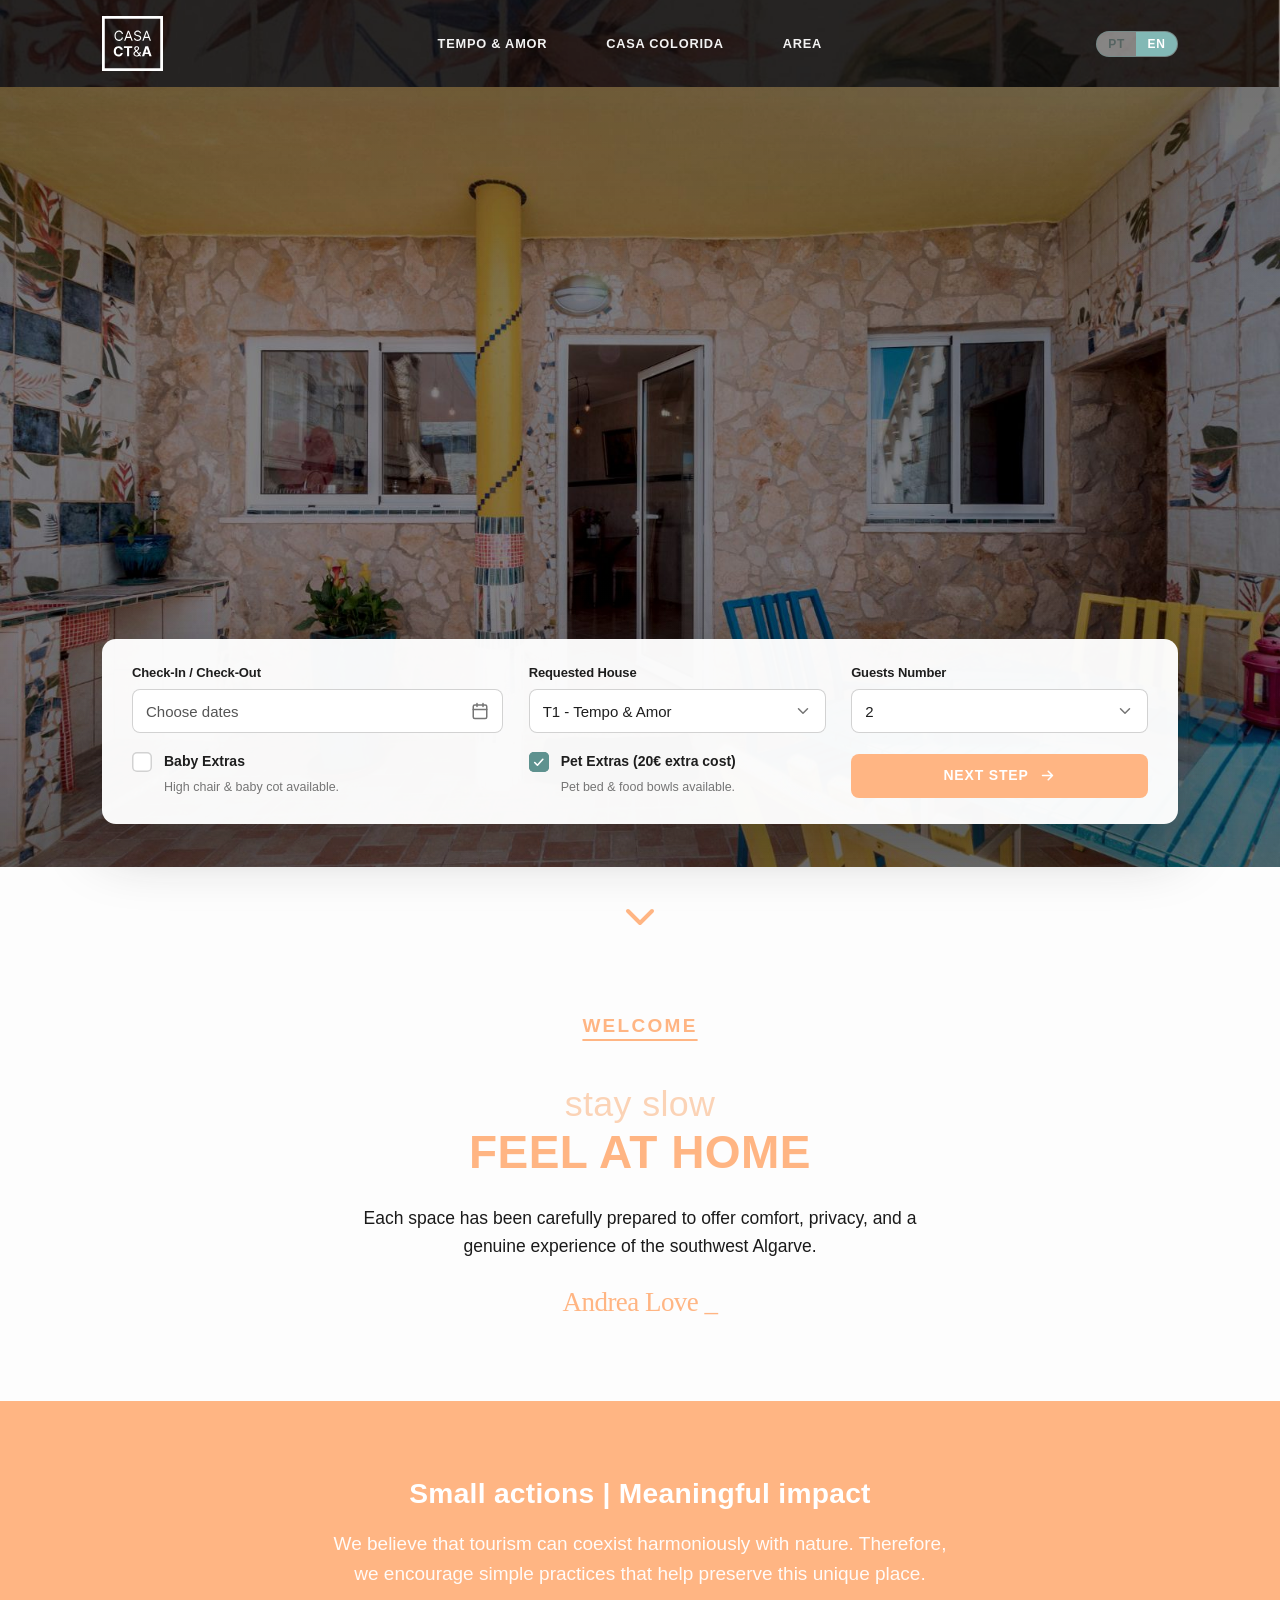
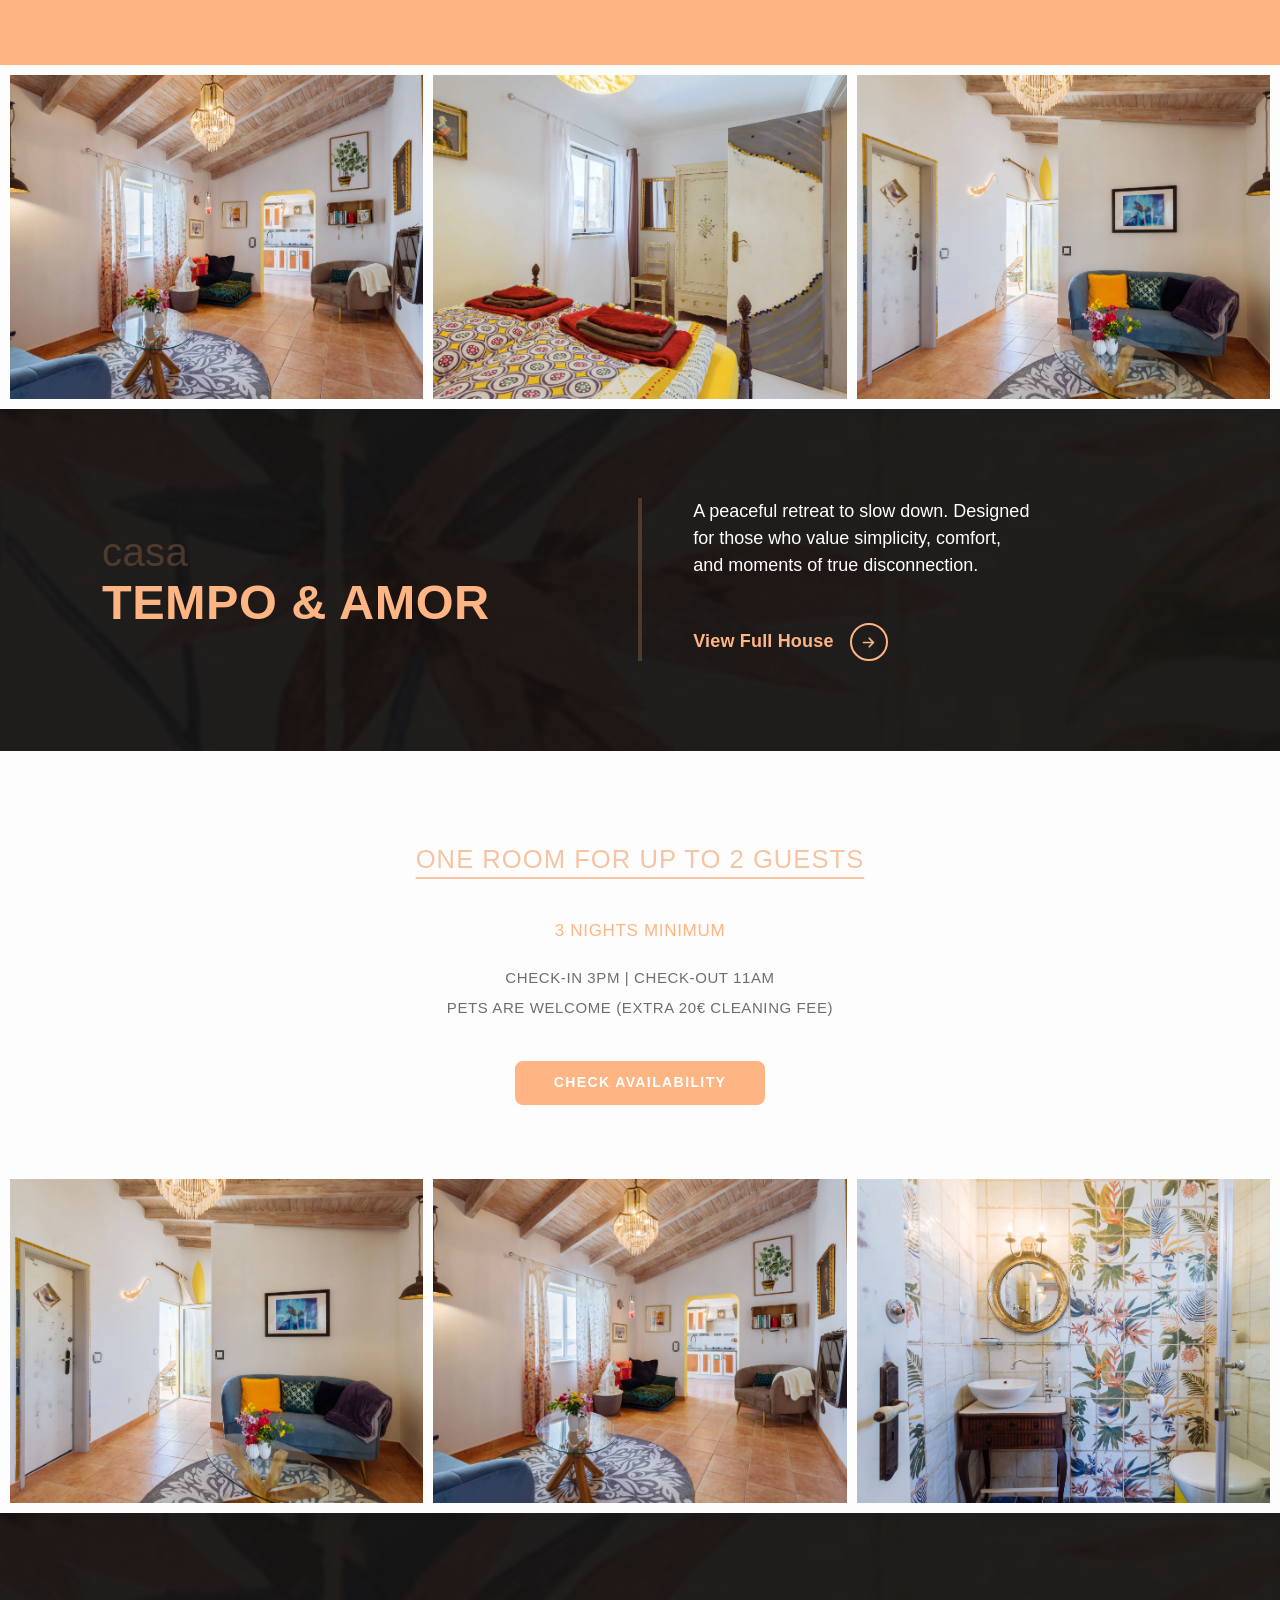
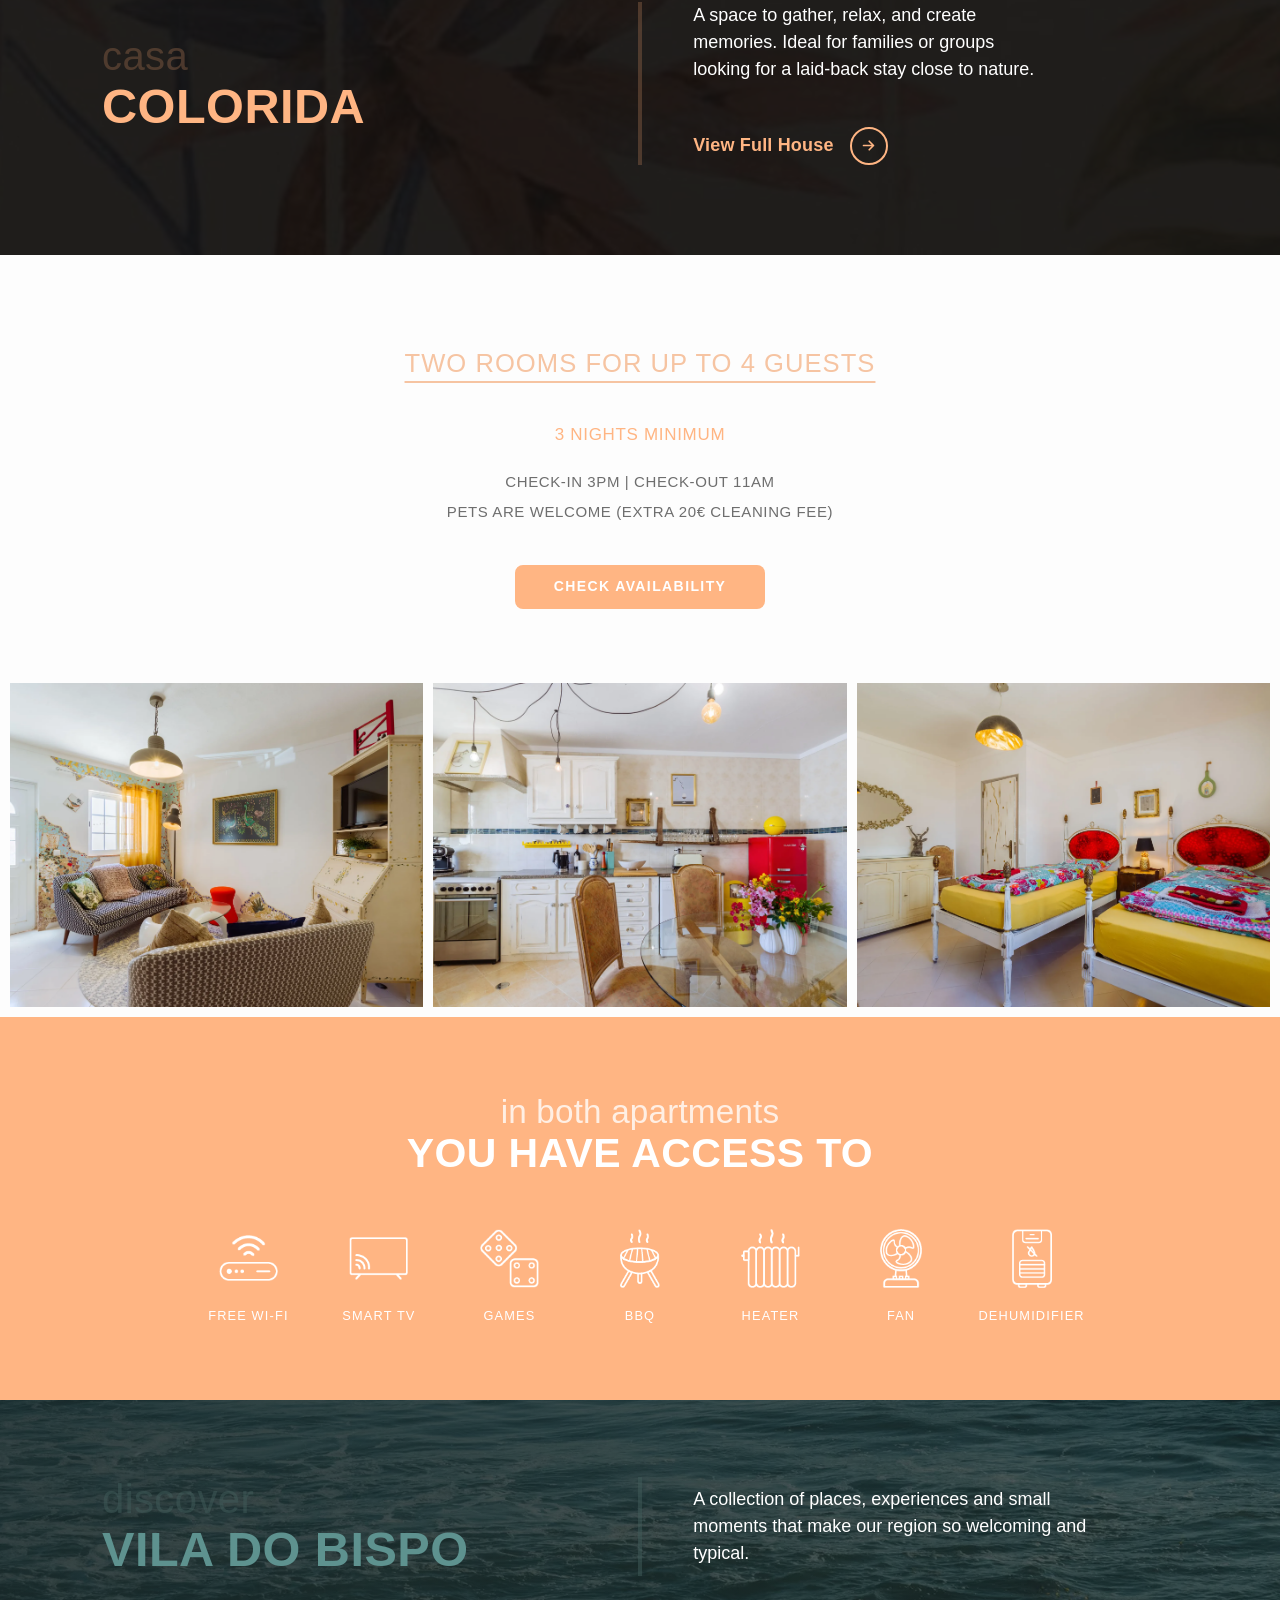
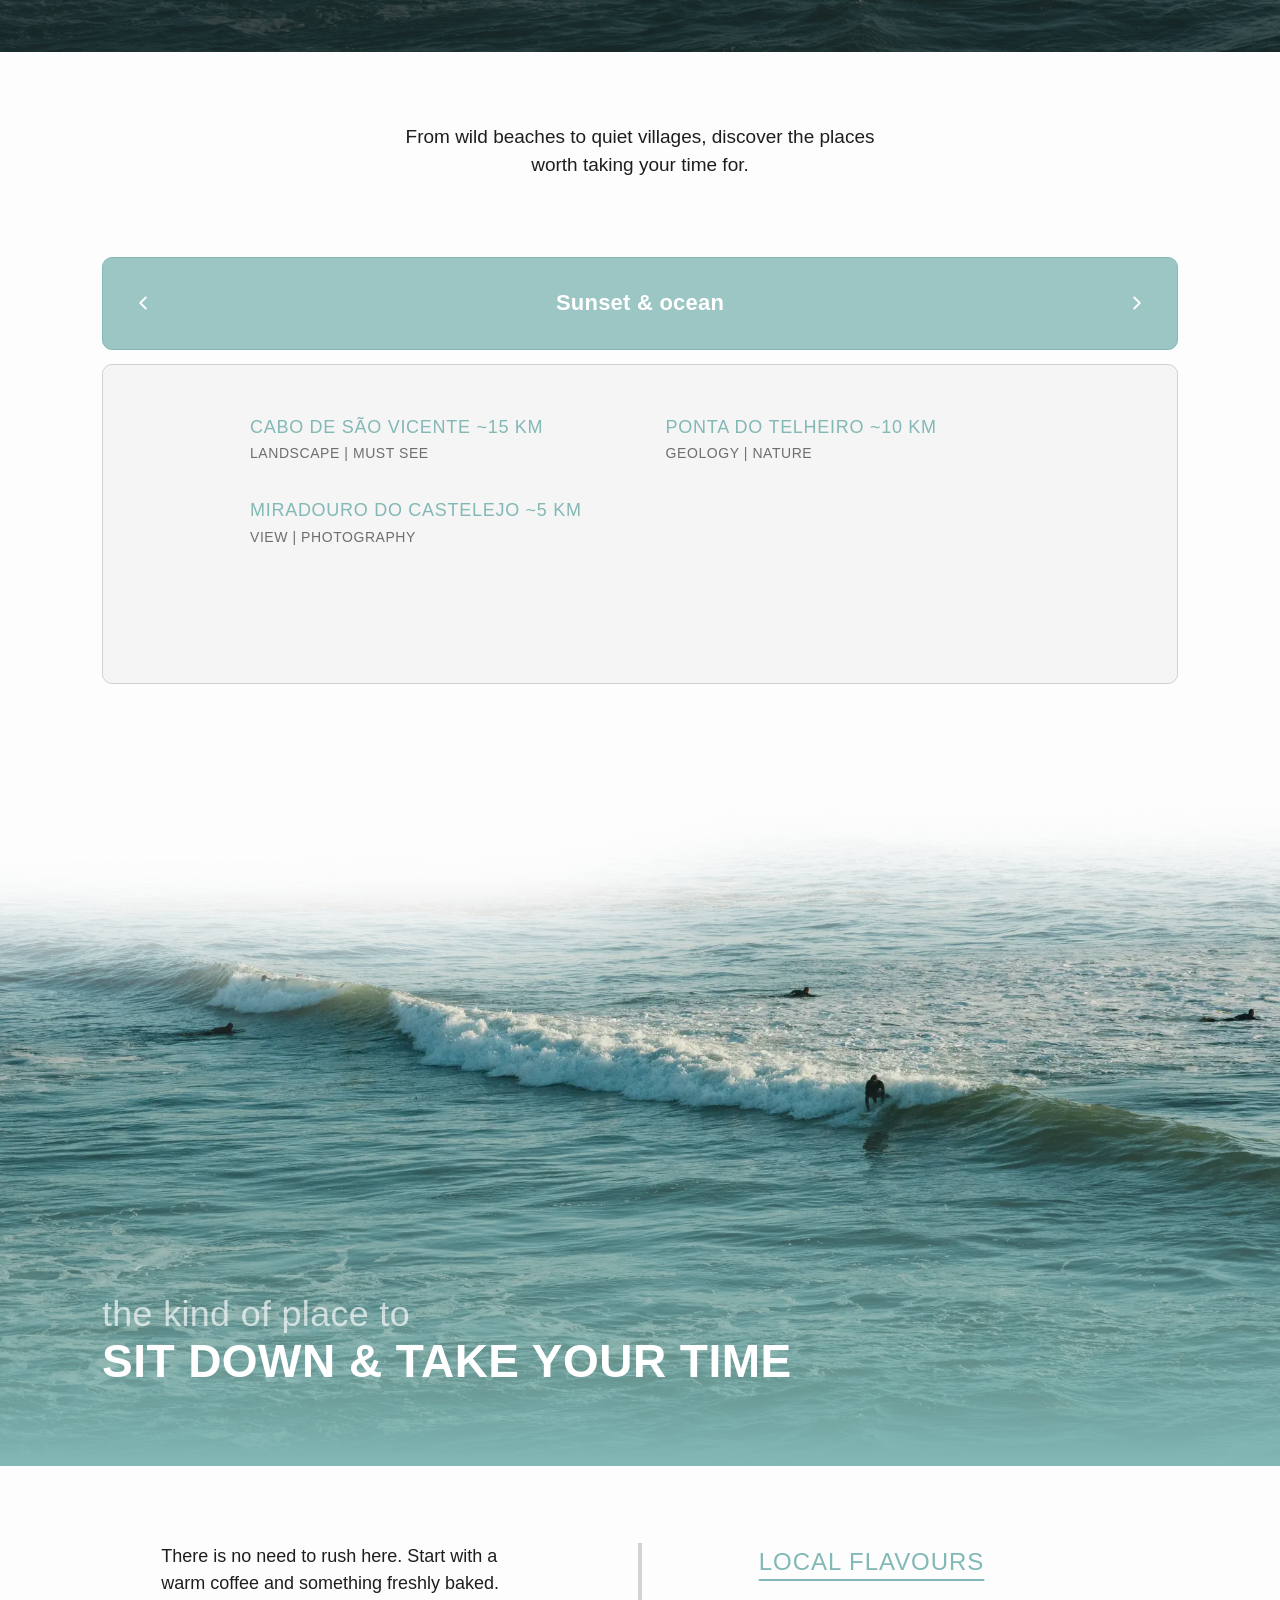
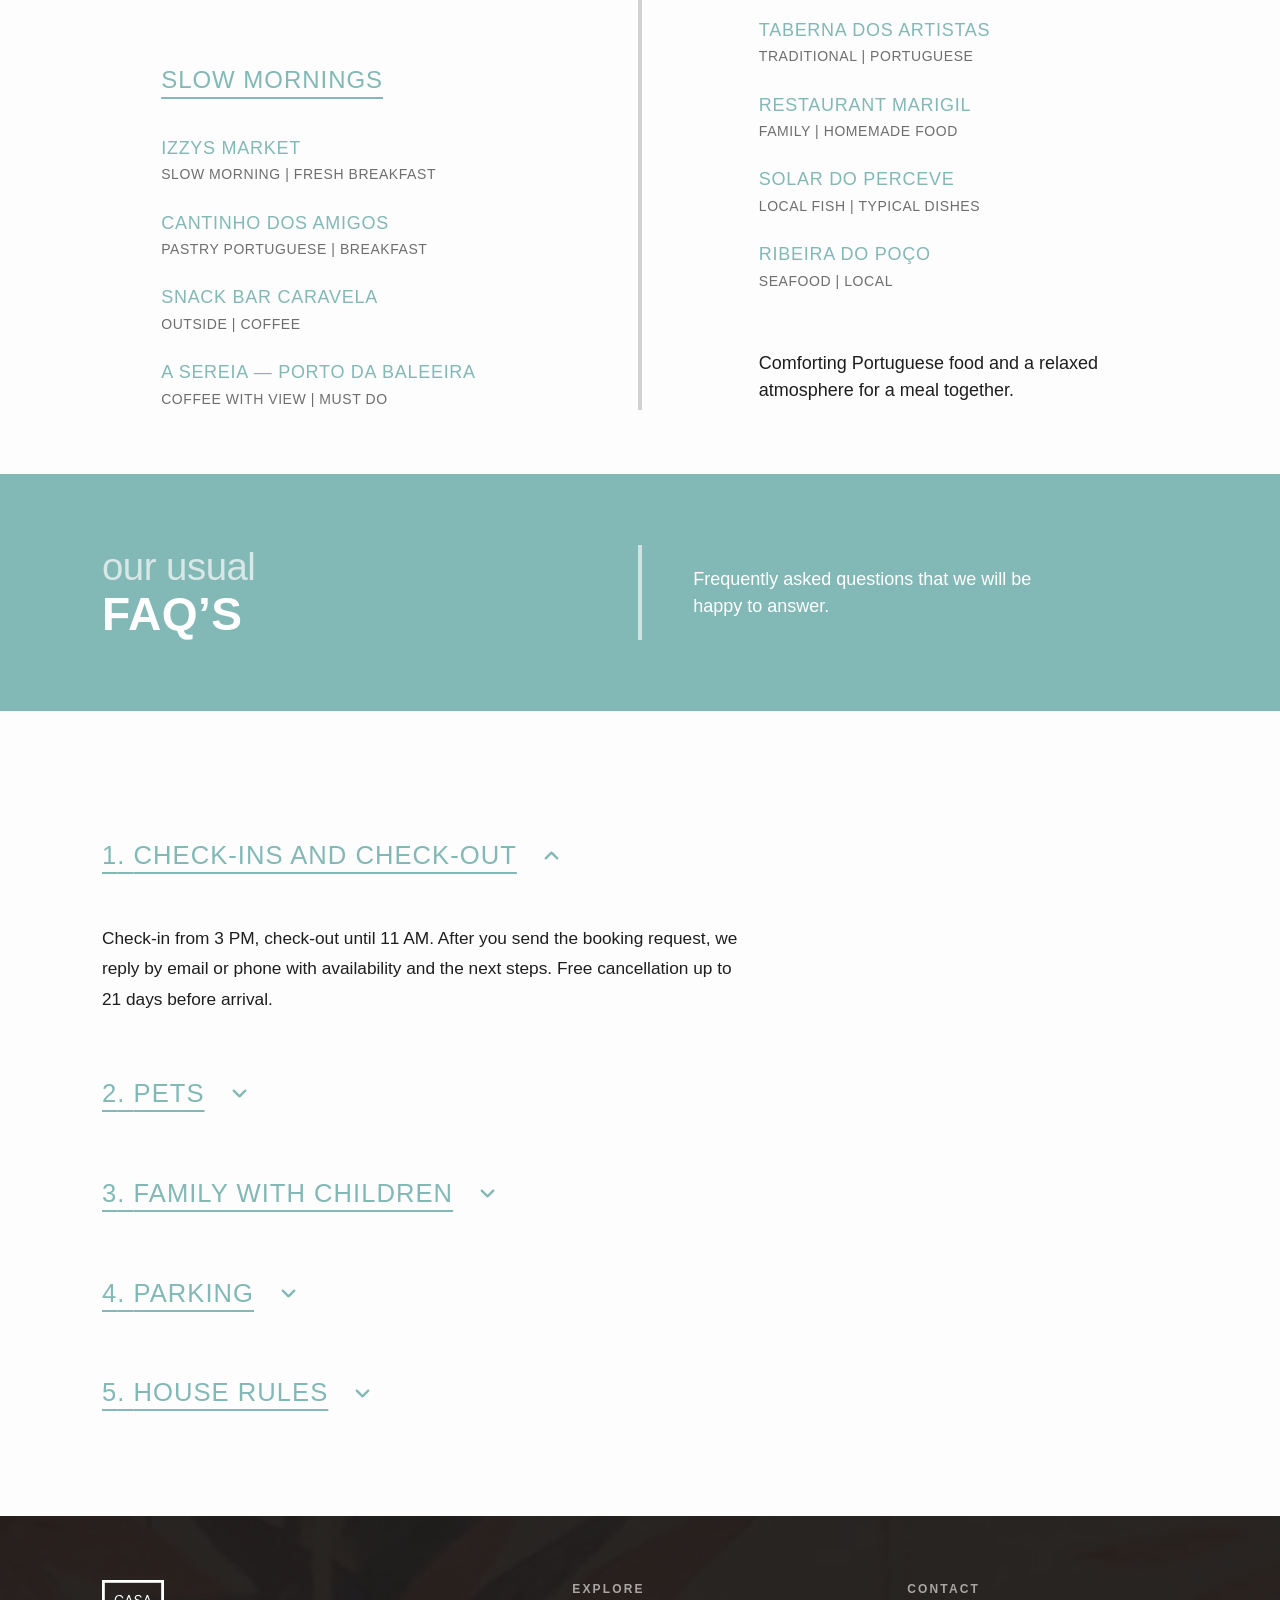
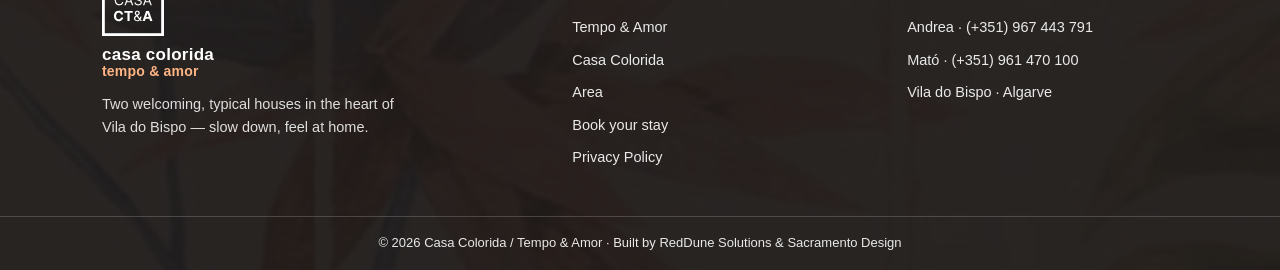
==== index.html @ 7c751907 "feat: icones do Figma, tarifas da Colorida e acertos de estilo Icones: - os 21 icones em uso passam " ====
<!DOCTYPE html>
<html lang="pt">
<head>
<meta charset="UTF-8" />
<meta name="viewport" content="width=device-width, initial-scale=1.0" />
<meta http-equiv="Content-Security-Policy" content="default-src 'self'; script-src 'self' 'unsafe-inline'; style-src 'self' 'unsafe-inline' https://fonts.googleapis.com; font-src 'self' https://fonts.gstatic.com; img-src 'self' data:; connect-src 'self'; form-action 'self'; base-uri 'self'; object-src 'none'; frame-ancestors 'none'" />
<meta name="referrer" content="strict-origin-when-cross-origin" />
<title data-i18n="page.title.index">Casa Colorida &amp; Tempo &amp; Amor · Casas de férias em Vila do Bispo, Algarve</title>
<script src="i18n.js?v=20260818b" defer></script>
<meta name="description" content="Duas casas de férias acolhedoras e típicas no coração de Vila do Bispo, Algarve, junto à Costa Vicentina. Abrande, sinta-se em casa." />
<link rel="canonical" href="https://reddune-solutions.github.io/casaColorida_tempoAmor/" />
<link rel="icon" type="image/svg+xml" href="assets/favicon.svg?v=3" />
<link rel="icon" type="image/png" sizes="32x32" href="assets/favicon-32.png?v=3" />
<link rel="icon" href="favicon.ico?v=3" sizes="48x48" />
<link rel="apple-touch-icon" href="assets/apple-touch-icon.png?v=3" />
<meta name="theme-color" content="#82B8B5" />
<meta property="og:type" content="website" />
<meta property="og:url" content="https://reddune-solutions.github.io/casaColorida_tempoAmor/" />
<meta property="og:title" content="Casa Colorida &amp; Tempo &amp; Amor · Casas de férias em Vila do Bispo, Algarve" />
<meta property="og:description" content="Duas casas de férias acolhedoras e típicas no coração de Vila do Bispo, Algarve, junto à Costa Vicentina. Abrande, sinta-se em casa." />
<meta property="og:image" content="https://reddune-solutions.github.io/casaColorida_tempoAmor/assets/fig/photo-b.jpg" />
<meta name="twitter:card" content="summary_large_image" />
<link rel="preload" as="image" href="assets/fig/hero.webp?v=20260818b" fetchpriority="high" />
<link rel="preconnect" href="https://fonts.googleapis.com" />
<link rel="preconnect" href="https://fonts.gstatic.com" crossorigin />
<link href="https://fonts.googleapis.com/css2?family=Inter:wght@300;400;500;600;700&family=Bad+Script&display=swap" rel="stylesheet" />
<link rel="stylesheet" href="styles.css?v=20260818b" />
<style>
/* ============================================================
   HOME — redesign fiel ao novo mockup do Figma (Sacra Design)
   Hero c/ widget em baixo · Welcome assinado · bandas de amenities
   · casas c/ trio de fotos · form "Pedido" · discover mosaico · FAQ
   ============================================================ */

/* mesma goteira do header (.bar-inner) e do hero (.hero-wrap): assim o texto
   de todas as secções alinha com o logótipo e o menu em qualquer largura */
.page { max-width: 1196px; margin-inline: auto; padding-inline: var(--gut); }

:root {
  --sage-band: #C5DEDC; --step: #C3D8CF; --ico-teal: #6FADA8; --ico-or: #F9A971;
  /* goteira lateral única: header, hero e todas as secções alinham por ela */
  --gut: clamp(20px, 5vw, 60px);
}

/* botão pêssego — o mesmo `--peach` das bandas (.band-peach / .access) e dos
   botões das páginas das casas (.btn-send) */
.btn-book {
  display: inline-flex; align-items: center; justify-content: center;
  background: var(--peach); color: #fff; border: 0; cursor: pointer;
  border-radius: 8px; padding: 0 clamp(28px,3vw,48px); height: 44px;
  font: inherit; font-size: 14px; font-weight: 700; letter-spacing: .1em; text-transform: uppercase;
  white-space: nowrap; transition: background .2s ease, transform .2s ease;
}
.btn-book:hover { background: #F79E63; transform: translateY(-1px); }
.btn-book.full { width: 100%; }
/* setinha a seguir ao texto: desliza para a direita no hover/foco */
.btn-book { gap: 10px; }
.btn-arrow { width: 17px; height: 17px; flex: none; transition: transform .25s ease; }
.btn-book:hover .btn-arrow,
.btn-book:focus-visible .btn-arrow { transform: translateX(4px); }
@media (prefers-reduced-motion: reduce) { .btn-arrow { transition: none; } }

/* ================= HEADER com o mural por fundo =================
   O mural (`mural.jpg`, 1440×172 — a mesma faixa da banda das casas) é o fundo
   FIXO do header, em todos os estados: já não é transparente por cima do hero.
   Por isso o corpo abre com `padding-top: var(--bar-h)` e o hero começa
   exatamente onde o header acaba, em vez de passar por baixo dele. */
body { padding-top: var(--bar-h); }
.bar {
  position: fixed; top: 0; left: 0; right: 0; z-index: 60;
  background: #1b1a19 url("assets/fig/mural.jpg") center / cover no-repeat;
  color: #fff;
}
/* scrim leve por cima do mural: a fotografia já vem escura, só precisa de
   fechar a zona mais clara (a flor branca à direita) para o texto branco
   passar os 4,5:1 sem apagar o desenho */
.bar::before {
  content: ""; position: absolute; inset: 0; z-index: -1; pointer-events: none;
  background: rgba(20,17,14,.45);
}
/* o fundo já é opaco: rolar (.scrolled) só acrescenta a linha de separação */
.bar.scrolled { box-shadow: 0 1px 0 rgba(255,255,255,.12); }
/* styles.css escurece o header com o menu mobile aberto — aqui mantém-se o
   mural por baixo desse escurecimento */
body:has(.mobile-drawer.open) .bar { background: #1b1a19 url("assets/fig/mural.jpg") center / cover no-repeat; }
body:has(.mobile-drawer.open) .bar::before { opacity: 1; background: rgba(20,17,14,.82); }
.bar-inner {
  position: relative; max-width: 1196px; margin-inline: auto; padding: 0 var(--gut);
  height: var(--bar-h); display: flex; align-items: center; justify-content: space-between; gap: 18px;
}
.bar .home { display: inline-flex; align-items: center; }
/* logótipo: caixa quadrada com borda branca, "CASA" fino + "CT&A" bold */
.mark-box {
  width: clamp(56px,4.8vw,68px); height: auto; display: block;
}
.bar nav { display: flex; gap: clamp(20px, 4.6vw, 88px); }
.bar nav a {
  color: #fff; font-size: clamp(11.5px,1vw,13.5px); font-weight: 700; letter-spacing: .06em;
  text-transform: uppercase; opacity: .95; transition: opacity .2s;
}
.bar nav a:hover { opacity: 1; text-decoration: underline; text-underline-offset: 6px; }
/* voltar (páginas internas) */
.backlink {
  display: inline-flex; align-items: center; gap: 10px;
  font-size: clamp(14px,1.3vw,17px); font-weight: 500; letter-spacing: .05em;
  text-transform: uppercase; color: #6E6E6E;
}
.backlink:hover { color: var(--ink); }
.backlink svg { width: 18px; height: 18px; }

/* ================= HERO — widget encostado em baixo ================= */
/* começa logo abaixo do header (o body já abre com padding-top: var(--bar-h)),
   por isso a foto deixa de ficar tapada pela barra */
.hero {
  position: relative; min-height: clamp(560px, 66vw, 780px);
  display: flex; align-items: flex-end;
}
.hero-clip { position: absolute; inset: 0; overflow: hidden; }
.hero-bg { position: absolute; inset: 0; background: url("assets/fig/hero.jpg?v=20260818b") center / cover no-repeat; }
.hero::after { content:""; position:absolute; inset:0; background: linear-gradient(180deg, rgba(20,18,14,.12) 0%, rgba(20,18,14,0) 30%, rgba(20,18,14,0) 62%, rgba(20,18,14,.18) 100%); }
.hero-wrap {
  position: relative; z-index: 2; width: 100%;
  max-width: 1196px; margin-inline: auto;
  padding: 0 var(--gut) clamp(22px,3.4vw,44px);
}
/* Com um popover aberto, o bloco que o contém sobe acima do header (60).
   Sem isto, o stacking context do pai (z-index no hero, transform da animação
   .reveal no cartão do Pedido) prendia o calendário por baixo do header. */
.pop-open { position: relative; z-index: 90; }

/* widget de reserva — cartão horizontal */
.booking-bar {
  width: 100%; position: relative;
  background: rgba(255,255,255,.97); border-radius: 14px;
  box-shadow: 0 24px 60px rgba(30,30,30,.28);
  padding: clamp(18px,2vw,24px) clamp(20px,2.4vw,30px);
  display: flex; flex-direction: column; gap: clamp(14px,1.6vw,18px);
}
.bar-fields { display: grid; grid-template-columns: 1.25fr 1fr 1fr; gap: clamp(16px,2vw,26px); }
.bar-extras { display: grid; grid-template-columns: 1.25fr 1fr 1fr; gap: clamp(16px,2vw,26px); align-items: center; }
.bar-extras .btn-book { width: 100%; padding: 0 12px; letter-spacing: .06em; }
.field-fig { display: flex; flex-direction: column; gap: 6px; }
.field-fig > label { font-size: 13px; font-weight: 600; color: var(--ink); letter-spacing: -.01em; }
.control {
  height: 44px; display: flex; align-items: center; justify-content: space-between;
  gap: 10px; padding: 0 14px; background: #fff;
  border-radius: 8px; box-shadow: inset 0 0 0 1px var(--line);
  font-size: 15px; color: #555; cursor: pointer;
}
.control:hover { box-shadow: inset 0 0 0 1px var(--sage); }
.control svg { width: 18px; height: 18px; color: var(--slate); flex: none; }
.control select { appearance: none; -webkit-appearance: none; border: none; background: none; font: inherit; font-size: 15px; color: var(--ink); width: 100%; height: 100%; cursor: pointer; outline: none; }

.check { display: flex; gap: 12px; align-items: flex-start; cursor: pointer; }
.check .box {
  flex: none; width: 20px; height: 20px; border-radius: 5px; margin-top: 1px;
  box-shadow: inset 0 0 0 1.5px var(--line); background: #fff;
  display: grid; place-items: center; transition: background .15s, box-shadow .15s;
}
.check .box svg { width: 13px; height: 13px; color: #fff; opacity: 0; }
.check input { position: absolute; opacity: 0; width: 0; height: 0; }
.check input:checked + .box { background: var(--sage-deep); box-shadow: inset 0 0 0 1.5px var(--sage-deep); }
.check input:checked + .box svg { opacity: 1; }
.check .lbl b { display: block; font-size: 14px; font-weight: 600; color: var(--ink); }
.check .lbl small { font-size: 12.5px; color: var(--slate); }


/* calendário popover (partilhado hero + form) */
.date-field { position: relative; }
.cal {
  position: absolute; top: calc(100% + 12px); left: 0; z-index: 200;
  width: 318px; max-width: calc(100vw - 40px);
  /* em ecrãs baixos não cabe de nenhum dos lados: rola por dentro em vez de cortar */
  max-height: calc(100vh - 120px); overflow: auto;
  background: #fff; border: 1px solid var(--line);
  border-radius: 16px; padding: 16px;
  box-shadow: 0 18px 50px rgba(30,30,30,.22);
}
/* vira para cima quando não há espaço em baixo (fica sempre acima do header) */
.cal.up { top: auto; bottom: calc(100% + 12px); }
.cal[hidden] { display: none; }
.control[aria-expanded="true"] { box-shadow: inset 0 0 0 1px rgb(240,138,36); }
.cal-head { display: flex; align-items: center; justify-content: space-between; height: 36px; }
.cal-head .mlabel { font-size: 16px; font-weight: 600; color: var(--ink); letter-spacing: -.01em; }
.cal-nav {
  width: 36px; height: 36px; border-radius: 8px; display: grid; place-items: center;
  color: var(--ink); box-shadow: inset 0 0 0 1px var(--line); transition: background .15s;
}
.cal-nav:hover { background: #FCEADC; }
.cal-nav svg { width: 18px; height: 18px; }
.cal-grid { margin-top: 14px; display: grid; grid-template-columns: repeat(7, 1fr); gap: 2px; }
.cal-grid .dow { font-size: 12px; font-weight: 600; color: var(--slate); text-align: center; padding-bottom: 6px; }
.cal-grid .day {
  aspect-ratio: 1; display: grid; place-items: center;
  font-size: 13px; color: var(--ink); border-radius: 8px; cursor: pointer;
}
.cal-grid .day:hover { background: #FCEADC; }
.cal-grid .day.muted { color: #C9C9C9; cursor: default; }
.cal-grid .day.muted:hover { background: none; }
.cal-grid .day.range { background: #FCEADC; border-radius: 0; }
.cal-grid .day.active { background: rgb(240,138,36); color: #fff; font-weight: 600; }

/* chevron scroll cue */
.cue {
  display: grid; place-items: center; margin: 26px auto 0; color: var(--peach);
  animation: bob 2.4s ease-in-out infinite;
}
.cue svg { width: 48px; height: 48px; }
@keyframes bob { 0%,100%{ transform: translateY(0);} 50%{ transform: translateY(8px);} }
@media (prefers-reduced-motion: reduce){ .cue { animation: none; } }

/* ================= WELCOME ================= */
.welcome { text-align: center; padding: clamp(44px,5.5vw,76px) var(--gut) clamp(48px,6vw,80px); }
.wel-title {
  display: inline-block; font-size: clamp(15px,1.5vw,19px); font-weight: 600; letter-spacing: .12em;
  text-transform: uppercase; color: var(--peach);
  text-decoration: underline; text-underline-offset: 7px; text-decoration-thickness: 2px;
}
/* par de títulos: linha fina clara + linha bold (padrão repetido em todo o site) */
.duo { margin-top: clamp(26px,3.4vw,44px); line-height: 1.12; }
.duo .l1 { display: block; font-size: clamp(24px,2.8vw,38px); font-weight: 300; color: #FBD3B6; letter-spacing: .01em; }
.duo .l2 { display: block; margin-top: 2px; font-size: clamp(28px,3.6vw,46px); font-weight: 700; color: var(--peach); letter-spacing: .01em; text-transform: uppercase; }
.duo.teal .l1 { color: #A9CFCB; }
.duo.teal .l2 { color: var(--sage); }
.welcome p { max-width: 560px; margin: 26px auto 0; font-size: clamp(15px,1.5vw,17.5px); font-weight: 400; line-height: 1.6; color: #1a1a1a; }
.sig { display: inline-block; font-family: var(--font-script); font-size: clamp(22px,2.2vw,27px); letter-spacing: -.02em; color: var(--peach); }
.welcome .sig { margin-top: 22px; }

/* ================= BANDA PÊSSEGO (mensagem) ================= */
.band-peach { background: var(--peach); text-align: center; padding: clamp(46px,6vw,84px) 0; }
.band-peach h2 {
  font-size: clamp(19px,2.2vw,30px); font-weight: 600; color: #fff;
  letter-spacing: .01em; line-height: 1.2;
}
.band-peach p {
  max-width: 620px; margin: 18px auto 0;
  font-size: clamp(15px,1.6vw,19px); font-weight: 300; line-height: 1.55; color: rgba(255,255,255,.94);
}

/* ================= BANDAS DE AMENITIES (pêssego, como no Figma) ================= */
.access { background: var(--peach); padding: clamp(44px,6vw,76px) 0; }
.access-head { text-align: center; margin-bottom: clamp(30px,4.4vw,52px); }
.access-l1 { display: block; font-size: clamp(22px,2.6vw,36px); font-weight: 300; color: rgba(255,255,255,.78); letter-spacing: .005em; }
.access-l2 { display: block; margin-top: 1px; font-size: clamp(26px,3.2vw,44px); font-weight: 700; color: #fff; letter-spacing: .01em; text-transform: uppercase; }
/* sem cartões: ícones outline brancos directamente sobre o pêssego (Figma) */
.amn-grid {
  display: flex; flex-wrap: wrap; justify-content: center;
  gap: clamp(20px,3.4vw,46px) clamp(14px,2.6vw,40px);
  margin-inline: auto;
}
/* a fila de 12 quebra 6+6, como no Figma */
.amn-grid.six { max-width: 920px; }
.amn-grid + .amn-grid { margin-top: clamp(20px,3vw,44px); }
.amn {
  flex: 0 0 auto; width: clamp(84px, 7.6vw, 110px);
  display: flex; flex-direction: column; align-items: center; gap: clamp(12px,1.6vw,20px);
  text-align: center;
}
.amn-ico { width: clamp(48px,4.6vw,64px); height: clamp(48px,4.6vw,64px); flex: none; display: block; object-fit: contain; }
/* os SVG vêm bicolores do Figma: nesta banda são pintados de branco */
img.amn-ico { filter: brightness(0) invert(1); }
/* espaço reservado para os ícones que o Figma ainda não tem */
.amn-ico.pending { border: 0; }
.amn span {
  font-size: clamp(10.5px,1vw,14px); font-weight: 400; letter-spacing: .09em;
  text-transform: uppercase; color: #fff; line-height: 1.3;
}

/* ================= FILA DE FOTOS (largura total) ================= */
/* moldura branca igual dos quatro lados, como nos trios das casas */
.strip { display: grid; grid-template-columns: repeat(3,1fr); gap: 10px; padding: 10px; background: var(--paper); }
.strip .s-cell { position: relative; aspect-ratio: 3 / 2.35; overflow: hidden; background: rgb(230,230,228); cursor: pointer; border: 0; padding: 0; display: block; width: 100%; border-radius: 0; }
/* hover, foco e contador: partilhados com .trio-cell (ver secção do trio) */
.strip .s-cell img { position: absolute; inset: 0; width: 100%; height: 100%; object-fit: cover; opacity: 0; transition: opacity .9s ease; }
.strip .s-cell img.on { opacity: 1; }
@media (prefers-reduced-motion: reduce) { .strip .s-cell img { transition: none; } }
@media (max-width: 720px) { .strip { grid-template-columns: 1fr 1fr; } .strip .s-cell:first-child { grid-column: 1 / -1; aspect-ratio: 16/10; } }

/* ================= CASAS — banda escura sobre o mural ================= */
.house-band {
  position: relative; isolation: isolate; overflow: hidden;
  background: #1b1a19 url("assets/fig/mural.jpg") center / cover no-repeat;
  padding: clamp(48px,7vw,96px) 0;
}
.house-band::before {
  content: ""; position: absolute; inset: 0; z-index: -1;
  background: rgba(24,21,19,.72);
}
.house-head {
  display: grid; grid-template-columns: minmax(0,1fr) 4px minmax(0,1fr);
  gap: clamp(22px,4vw,52px); align-items: center;
}
.house-title .script {
  display: block; font-family: var(--font-sans); font-weight: 400;
  font-size: clamp(26px,3.2vw,40px); letter-spacing: .01em; color: var(--peach);
  filter: brightness(50%); opacity: .5;
}
.house-title h2 {
  margin-top: 2px; font-size: clamp(26px,3.8vw,50px); font-weight: 700;
  letter-spacing: .01em; text-transform: uppercase; color: var(--peach); line-height: 1.08;
  white-space: nowrap;
}
@media (max-width: 520px) { .house-title h2 { white-space: normal; } }
/* o filete acompanha a altura da linha da grelha (do topo ao fundo da caixa
   mais alta), em vez de uma altura fixa a meio */
/* mesma cor e mesma opacidade da palavra "casa" ao lado */
.house-head .vline { width: 4px; align-self: stretch; background: var(--peach); filter: brightness(50%); opacity: .5; }
/* medida em `em` (≈19 caracteres por linha): aperta o parágrafo para 4 linhas
   em PT e EN, e mantém-nas quando o corpo encolhe com o viewport */
.house-copy p { font-size: clamp(15px,1.5vw,18px); font-weight: 300; line-height: 1.5; color: #fff; max-width: 19em; }
.house-copy .more-row { margin-top: clamp(24px,3.4vw,44px); display: flex; align-items: center; gap: 16px; }
.house-more { font-size: clamp(15px,1.5vw,18px); font-weight: 600; letter-spacing: .01em; color: var(--peach); }
.house-more:hover { text-decoration: underline; text-underline-offset: 5px; }
.circle-btn {
  width: clamp(34px,3vw,40px); height: clamp(34px,3vw,40px); border-radius: 50%; flex: none;
  border: 2px solid var(--peach); color: var(--peach);
  display: grid; place-items: center; transition: background .2s ease, color .2s ease, transform .2s ease;
}
.circle-btn:hover { background: var(--peach); color: #2a2422; transform: translateX(2px); }
.circle-btn svg { width: 17px; height: 17px; }

/* trio das casas: mesma grelha e mesma moldura da tira de fotos de cima */
.trio { display: grid; grid-template-columns: repeat(3,1fr); gap: 10px; padding: 10px; background: var(--paper); }
.trio-cell {
  position: relative; aspect-ratio: 3 / 2.35; border-radius: 0; overflow: hidden;
  cursor: pointer; background: rgb(230,230,228);
}
.trio-cell img {
  position: absolute; inset: 0; width: 100%; height: 100%; object-fit: cover;
  opacity: 0; transition: opacity .9s ease;
}
.trio-cell img.on { opacity: 1; }
@media (prefers-reduced-motion: reduce) { .trio-cell img { transition: none; } }
@media (prefers-reduced-motion: no-preference) {
  .trio-cell, .strip .s-cell { transition: transform .35s ease, box-shadow .35s ease; }
  .trio-cell:hover, .strip .s-cell:hover { transform: scale(1.015); box-shadow: 0 14px 40px rgba(30,30,30,.18); }
}
.trio-cell:focus-visible, .strip .s-cell:focus-visible { outline: 3px solid rgb(240,138,36); outline-offset: 3px; }
/* contador discreto, só quando o rato está por cima */
.trio-cell .tc-count, .strip .s-cell .tc-count {
  position: absolute; right: 8px; bottom: 8px; z-index: 2;
  padding: 3px 8px; border-radius: 999px;
  background: rgba(24,20,16,.55); color: #fff;
  font-size: 11px; font-weight: 600; letter-spacing: .06em;
  opacity: 0; transition: opacity .25s ease; pointer-events: none;
}
.trio-cell:hover .tc-count, .trio-cell:focus-visible .tc-count,
.strip .s-cell:hover .tc-count, .strip .s-cell:focus-visible .tc-count { opacity: 1; }

/* lightbox dos trios — clique na foto abre grande; clicar na foto grande avança */
.lb { position: fixed; inset: 0; z-index: 500; display: grid; place-items: center; padding: 24px; }
.lb[hidden] { display: none; }
.lb-backdrop { position: absolute; inset: 0; background: rgba(24,24,22,.82); backdrop-filter: blur(3px); }
.lb img {
  position: relative; z-index: 2; max-width: min(1180px, 76vw); max-height: 78vh;
  border-radius: 10px; box-shadow: 0 30px 90px rgba(0,0,0,.5); cursor: pointer;
}
.lb-close {
  position: absolute; top: 18px; right: 18px; z-index: 3;
  width: 40px; height: 40px; border-radius: 50%; border: 0; cursor: pointer;
  background: rgba(255,255,255,.94); color: var(--ink);
  display: grid; place-items: center; box-shadow: 0 2px 12px rgba(0,0,0,.3);
}
.lb-close svg { width: 16px; height: 16px; }
.lb-hint {
  position: absolute; bottom: 20px; left: 50%; transform: translateX(-50%); z-index: 3;
  font-size: 12.5px; font-weight: 600; letter-spacing: .08em; text-transform: uppercase;
  color: rgba(255,255,255,.85); pointer-events: none;
}

/* âncoras não ficam por baixo do header fixo */
section[id], form[id] { scroll-margin-top: calc(var(--bar-h) + 8px); }
@media (max-width: 720px) {
  .trio { grid-template-columns: 1fr 1fr; }
  /* as células são <button>, não <img>: o alvo é a célula (igual à tira de cima) */
  .trio .trio-cell:first-child { grid-column: 1 / -1; aspect-ratio: 16 / 10; }
}

.stay-info { text-align: center; padding: clamp(48px,7vw,92px) var(--gut) clamp(40px,5vw,70px); }
.si-cap {
  font-size: clamp(17px,2vw,26px); font-weight: 400; letter-spacing: .04em;
  text-transform: uppercase; color: #F6C4A2;
  text-decoration: underline; text-underline-offset: 9px; text-decoration-thickness: 2px;
}
.si-sub { margin-top: clamp(22px,3vw,38px); font-size: clamp(13px,1.4vw,17px); font-weight: 400; letter-spacing: .04em; text-transform: uppercase; color: var(--peach); }
.si-line { margin-top: clamp(14px,1.8vw,22px); font-size: clamp(12px,1.2vw,15px); font-weight: 400; letter-spacing: .04em; text-transform: uppercase; color: #6E6E6E; }
.si-line + .si-line { margin-top: 6px; }
.stay-info .btn-book { margin-top: clamp(26px,3.4vw,42px); }


/* ================= DISCOVER — banda com foto + carrossel ================= */
.disc-band {
  position: relative; isolation: isolate; overflow: hidden;
  background: #2b3b3d;
  padding: clamp(44px,6vw,86px) 0;
}
/* fotografia ao fundo: a versão SEM gradiente da onda (1600×898). O escuro
   por cima vem do ::after, por isso aqui entra a fotografia crua.
   Ancorada em BAIXO: esta banda fica só com a água da frente, sem a crista —
   assim não repete o enquadramento da banda da onda mais abaixo. */
.disc-band::before {
  content: ""; position: absolute; inset: 0; z-index: -1;
  background: url("assets/fig/descubra.webp") center bottom / cover no-repeat;
}
/* escurecimento por cima da foto. Mais forte do que os .58 do Figma — aquele
   valor era para o render já escurecido, o fill original é a fotografia crua e
   muito mais clara — e em gradiente, porque o título em sage cai sobre a
   espuma do lado esquerdo e não chegava aos 3:1. */
.disc-band::after {
  content: ""; position: absolute; inset: 0; z-index: -1;
  background: linear-gradient(90deg, rgba(26,42,44,.82) 0%, rgba(26,42,44,.76) 45%, rgba(26,42,44,.66) 100%);
}
.disc-head {
  display: grid; grid-template-columns: minmax(0,1fr) 4px minmax(0,1fr);
  gap: clamp(22px,4vw,52px); align-items: center;
}
.disc-title .script {
  display: block; font-family: var(--font-sans); font-weight: 400;
  font-size: clamp(26px,3.2vw,40px); letter-spacing: .01em; color:var(--sage);
  filter: brightness(50%); opacity: .5;
}
.disc-title h2 {
  margin-top: 2px; font-size: clamp(26px,3.8vw,50px); font-weight: 700;
  letter-spacing: .01em; text-transform: uppercase; color: var(--sage-deep); line-height: 1.08;
}
.disc-head .vline { width: 4px; align-self: stretch; background: var(--sage); filter: brightness(50%); opacity: .5; }
.disc-copy p { font-size: clamp(15px,1.5vw,18px); font-weight: 400; line-height: 1.5; color: #fff; max-width: 420px; }

/* banda da onda: a fotografia passa a levar o título por cima, em branco,
   com o gradiente sage a fechar em baixo (é o que segura o contraste — a
   água sozinha não chega aos 4,5:1 para o texto branco). */
.wave-band { position: relative; isolation: isolate; }
.wave-band .wave-img {
  width: 100%; display: block;
  /* `onda-grad.webp` já traz o desvanecimento no próprio ficheiro (alpha: o
     terço de cima funde com o branco da secção anterior), por isso não leva
     máscara CSS e mostra-se no rácio nativo — cortá-la comeria o gradiente. */
  height: auto;
  /* só abaixo dos ~355px de largura o rácio nativo fica curto demais para o
     título: aí entra o mínimo e o corte é pelo topo (pelo fade), nunca pela água */
  min-height: 200px;
  object-fit: cover; object-position: center bottom;
}
.wave-band::after {
  content: ""; position: absolute; inset: 0; pointer-events: none;
  background: linear-gradient(180deg,
                rgba(130,184,181,0) 42%, rgba(130,184,181,.45) 72%, var(--sage) 100%);
}
.wave-head { position: absolute; left: 0; right: 0; bottom: clamp(20px,11%,92px); z-index: 1; }
.duo.on-photo { margin-top: 0; }
.duo.on-photo .l1 { color: rgba(255,255,255,.66); }
.duo.on-photo .l2 { color: #fff; }

/* ---- carrossel de recomendações ---- */
.recs { padding: clamp(44px,6vw,84px) var(--gut) clamp(40px,5vw,70px); text-align: center; }
/* os slides ocupam a MESMA célula da grelha: a altura fica presa ao maior
   e a secção deixa de saltar quando se muda de slide */
.rec-stage { display: grid; }
.rec-slide { grid-area: 1 / 1; opacity: 0; visibility: hidden; pointer-events: none; }
.rec-slide.on { opacity: 1; visibility: visible; pointer-events: auto; animation: recIn .45s ease both; }
@keyframes recIn { from { opacity: 0; transform: translateY(8px); } to { opacity: 1; transform: none; } }
@media (prefers-reduced-motion: reduce) { .rec-slide.on { animation: none; } }
/* intro do Figma, por cima da barra */
.rec-intro {
  margin: 0 auto; padding-top: clamp(40px,5.5vw,80px); max-width: 640px;
  text-align: center; font-size: clamp(15px,1.5vw,19px); line-height: 1.5; color: var(--ink);
}
/* barra teal: setas e título do separador activo (Figma) */
.rec-bar {
  display: grid; grid-template-columns: auto minmax(0,1fr) auto; align-items: center;
  gap: clamp(8px,1.4vw,18px);
  background: #9BC6C4; border: 1px solid var(--sage); border-radius: 10px;
  padding: clamp(14px,2vw,26px) clamp(10px,1.6vw,20px);
}
.rec-bar button {
  width: 40px; height: 40px; border: 0; background: none; color: #fff; cursor: pointer;
  display: grid; place-items: center; border-radius: 50%; transition: background .2s;
}
.rec-bar button:hover { background: rgba(255,255,255,.22); }
.rec-bar button svg { width: 22px; height: 22px; }
.rec-titles { display: grid; }
.rec-title {
  grid-area: 1 / 1; opacity: 0; visibility: hidden;
  font-size: clamp(16px,1.9vw,22px); font-weight: 700; letter-spacing: .01em; color: #fff;
  transition: opacity .3s;
}
.rec-title.on { opacity: 1; visibility: visible; }
/* cartão cinzento com a lista */
.rec-card {
  margin-top: 14px; background: var(--cloud); border: 1px solid var(--line); border-radius: 10px;
  padding: clamp(28px,4vw,60px) clamp(18px,3vw,44px);
}
/* título de seccção fora da barra (comer e beber) */
.sec-title {
  display: inline-block; font-size: clamp(16px,1.9vw,24px); font-weight: 400; letter-spacing: .04em;
  text-transform: uppercase; color: var(--sage);
  text-decoration: underline; text-underline-offset: 9px; text-decoration-thickness: 2px;
}
.rec-grid {
  margin: 0 auto; max-width: 780px;
  display: grid; grid-template-columns: 1fr 1fr; gap: clamp(20px,2.8vw,34px) clamp(24px,4vw,60px);
  text-align: left;
}
.rec-item .n { display: block; font-size: clamp(14px,1.5vw,18px); font-weight: 400; letter-spacing: .04em; text-transform: uppercase; color: var(--sage); line-height: 1.25; }
/* o nome abre o sítio no Google Maps: sublinhado só no hover/foco para não
   competir com os títulos sublinhados das secções */
a.n { text-decoration: none; transition: color .2s; }
a.n:hover, a.n:focus-visible { color: var(--sage-deep); text-decoration: underline; text-underline-offset: 5px; }
.rec-item .tags { display: block; margin-top: 5px; font-size: clamp(11.5px,1.2vw,14px); font-weight: 400; letter-spacing: .04em; text-transform: uppercase; color: #6E6E6E; }
@media (max-width: 620px) { .rec-grid { grid-template-columns: 1fr; text-align: center; } }
/* comer e beber — duas colunas com a linha ao meio (Figma) */
.food-cols {
  padding: clamp(44px,6vw,86px) var(--gut) clamp(40px,5vw,70px);
  display: grid; grid-template-columns: minmax(0,1fr) 4px minmax(0,1fr);
  gap: clamp(24px,4.5vw,64px); align-items: start; text-align: left;
}
.food-cols .vline { width: 4px; align-self: stretch; background: var(--line); }
/* cada coluna centra o seu bloco na respectiva metade, com a mesma medida
   para a nota e para as listas */
.food-col { width: 100%; max-width: 360px; margin-inline: auto; }
.food-note { font-size: clamp(15px,1.5vw,18px); line-height: 1.5; color: var(--ink); }
.food-col > .food-note + .sec-title { margin-top: clamp(36px,5vw,80px); }
.food-note.last { margin-top: clamp(32px,4.5vw,70px); }
.food-list { margin-top: clamp(22px,3vw,40px); display: grid; gap: clamp(16px,2vw,26px); }
@media (max-width: 720px) {
  .food-cols { grid-template-columns: 1fr; }
  .food-cols .vline { width: 100%; height: 1px; }
}



/* ================= FAQ ================= */
/* cabeçalho em banda teal, como no Figma */
.faq-band { background: var(--sage); padding: clamp(40px,5.5vw,76px) 0; }
.faq-band-inner {
  display: grid; grid-template-columns: minmax(0,1fr) 4px minmax(0,1fr);
  gap: clamp(22px,4vw,52px); align-items: center;
}
.faq-band .l1 { display: block; font-size: clamp(24px,3vw,40px); font-weight: 300; color: rgba(255,255,255,.68); }
.faq-band .l2 { display: block; margin-top: 1px; font-size: clamp(28px,3.6vw,48px); font-weight: 700; color: #fff; text-transform: uppercase; letter-spacing: .01em; }
.faq-band .vline { width: 4px; align-self: stretch; background: rgba(255,255,255,.6); }
.faq-band p { font-size: clamp(15px,1.5vw,18px); font-weight: 400; line-height: 1.5; color: #fff; max-width: 360px; }
@media (max-width: 860px) { .faq-band-inner { grid-template-columns: 1fr; } .faq-band .vline { display: none; } }

/* lista numerada, sem cartões — os títulos são o mesmo tipo sublinhado teal
   das outras secções e o número entra por contador (fica dentro do sublinhado,
   sem sujar as chaves do i18n). */
.faq { padding-block: clamp(48px,9.8vw,141px) clamp(56px,8vw,116px); }
.faq-list { max-width: 720px; counter-reset: faq; display: flex; flex-direction: column; gap: clamp(38px,4.7vw,68px); }
.acc { border: 0; border-radius: 0; background: none; box-shadow: none; }
.acc summary {
  list-style: none; cursor: pointer; padding: 0;
  display: flex; align-items: center; justify-content: flex-start; gap: clamp(14px,1.8vw,26px);
  font-size: clamp(19px,2vw,29px); font-weight: 400; letter-spacing: .04em;
  text-transform: uppercase; color: var(--sage);
}
.acc summary::-webkit-details-marker { display: none; }
.acc summary > span {
  text-decoration: underline; text-underline-offset: 8px; text-decoration-thickness: 2px;
}
.acc summary > span::before { counter-increment: faq; content: counter(faq) ". "; }
.acc summary .chev { width: clamp(20px,1.8vw,26px); height: clamp(20px,1.8vw,26px); color: var(--sage); transition: transform .25s; flex: none; stroke-width: 2.4; }
.acc[open] summary .chev { transform: rotate(180deg); }
.acc .ans {
  padding: 0; margin-top: clamp(26px,3.7vw,53px); max-width: 640px;
  font-size: clamp(16px,1.35vw,20px); font-weight: 400; color: var(--ink); line-height: 1.75;
}
@media (max-width: 620px) { .acc summary { align-items: flex-start; } }

/* texto corrido alinhado à esquerda (sem justificar: os buracos entre
   palavras nas medidas estreitas não compensavam) */
.house-copy p, .disc-copy p, .pm-text, .food-note { text-align: left; }
.welcome p { text-align: center; }

@media (max-width: 860px) {
  .house-head, .disc-head { grid-template-columns: 1fr; gap: 18px; }
  /* a coluna do meio deixa de existir: o traço ficava solto entre título e texto */
  .house-head .vline, .disc-head .vline { display: none; }
  .house-copy p, .disc-copy p { max-width: none; }
  .bar-fields, .bar-extras { grid-template-columns: 1fr; }
}
@media (max-width: 700px) {
  /* .page mantém a goteira do header também aqui — não a redefinir */
  .booking-bar { padding: 20px 18px; }
}
</style>
</head>
<body>

<a class="skip-link" href="#welcome" data-i18n="skip">Saltar para o conteúdo</a>

<!-- ===================== HEADER ===================== -->
<header class="bar">
  <div class="bar-inner">
    <a class="home" href="index.html" data-i18n-attr="aria-label:home.aria" aria-label="Casa Colorida e Tempo &amp; Amor — Início">
      <img class="mark-box" src="assets/icons/logo-ctea.svg?v=2" alt="Casa CT&amp;A" width="66" height="60" />
    </a>
    <nav aria-label="Principal">
      <a href="#tempo" data-i18n="nav.tempo">Tempo &amp; Amor</a>
      <a href="#colorida" data-i18n="nav.colorida">Casa Colorida</a>
      <a href="#local" data-i18n="nav.local">Local</a>
    </nav>
    <div class="bar-right">
      <div class="lang-switch" role="group" data-i18n-attr="aria-label:lang.aria">
        <button type="button" class="lang-opt" data-setlang="pt" aria-pressed="true">PT</button>
        <button type="button" class="lang-opt" data-setlang="en" aria-pressed="false">EN</button>
      </div>
      <button class="nav-toggle" aria-expanded="false" data-i18n-attr="aria-label:menu.open" aria-label="Abrir menu" aria-controls="mobileMenu">
        <svg viewBox="0 0 24 24" fill="none" stroke="currentColor" stroke-width="2.2" stroke-linecap="round" stroke-linejoin="round"><line x1="3" y1="6" x2="21" y2="6"/><line x1="3" y1="12" x2="21" y2="12"/><line x1="3" y1="18" x2="21" y2="18"/></svg>
      </button>
    </div>
  </div>
</header>

<div class="mobile-drawer" id="mobileMenu">
  <nav aria-label="Menu mobile">
    <a href="#tempo" data-i18n="nav.tempo">Tempo &amp; Amor</a>
    <a href="#colorida" data-i18n="nav.colorida">Casa Colorida</a>
    <a href="#local" data-i18n="nav.local">Local</a>
    <a href="#tempo" data-i18n="foot.book">Reservar</a>
  </nav>
  <div class="drawer-lang">
    <span class="drawer-lang-lbl" data-i18n="lang.label">Idioma</span>
    <div class="lang-switch" role="group" data-i18n-attr="aria-label:lang.aria">
      <button type="button" class="lang-opt" data-setlang="pt">PT</button>
      <button type="button" class="lang-opt" data-setlang="en">EN</button>
    </div>
  </div>
</div>

<!-- ===================== HERO (widget em baixo) ===================== -->
<section class="hero">
  <div class="hero-clip"><div class="hero-bg"></div></div>
  <div class="hero-wrap">
    <form class="booking-bar" id="heroForm">
      <div class="bar-fields">
        <div class="field-fig date-field">
          <label data-i18n="dates.label">Entrada / Saída</label>
          <button type="button" class="control" id="dateTrigger" aria-haspopup="dialog" aria-expanded="false">
            <span id="dateValue" data-i18n="dates.placeholder">Escolher datas</span>
            <svg viewBox="0 0 24 24" fill="none" stroke="currentColor" stroke-width="2" stroke-linecap="round"><rect x="3" y="4" width="18" height="18" rx="2"/><path d="M16 2v4M8 2v4M3 10h18"/></svg>
          </button>
          <div class="cal up" id="calPop" role="dialog" data-i18n-attr="aria-label:dates.placeholder" aria-label="Escolher datas" hidden>
            <div class="cal-head">
              <button class="cal-nav" type="button" data-i18n-attr="aria-label:cal.prev" aria-label="Mês anterior"><svg viewBox="0 0 24 24" fill="none" stroke="currentColor" stroke-width="2" stroke-linecap="round" stroke-linejoin="round"><path d="M15 18l-6-6 6-6"/></svg></button>
              <span class="mlabel">—</span>
              <button class="cal-nav" type="button" data-i18n-attr="aria-label:cal.next" aria-label="Mês seguinte"><svg viewBox="0 0 24 24" fill="none" stroke="currentColor" stroke-width="2" stroke-linecap="round" stroke-linejoin="round"><path d="M9 18l6-6-6-6"/></svg></button>
            </div>
            <div class="cal-grid"></div>
          </div>
        </div>
        <div class="field-fig">
          <label data-i18n="house.label">Casa pretendida</label>
          <div class="control">
            <select id="heroHouse" data-i18n-attr="aria-label:house.label" aria-label="Casa pretendida"><option>T1 - Tempo &amp; Amor</option><option>T2 - Casa Colorida</option></select>
            <svg viewBox="0 0 24 24" fill="none" stroke="currentColor" stroke-width="2" stroke-linecap="round" stroke-linejoin="round"><path d="M6 9l6 6 6-6"/></svg>
          </div>
        </div>
        <div class="field-fig">
          <label data-i18n="guests.label">Nº de hóspedes</label>
          <div class="control">
            <!-- a lista segue a casa escolhida (Tempo & Amor 2, Colorida 4) — ver ccSyncGuests no site.js.
                 Arranca com a capacidade da casa que está selecionada por omissão. -->
            <select id="heroGuests" data-i18n-attr="aria-label:guests.label" aria-label="Nº de hóspedes"><option value="1">1</option><option value="2" selected>2</option></select>
            <svg viewBox="0 0 24 24" fill="none" stroke="currentColor" stroke-width="2" stroke-linecap="round" stroke-linejoin="round"><path d="M6 9l6 6 6-6"/></svg>
          </div>
        </div>
      </div>
      <div class="bar-extras">
        <label class="check">
          <input type="checkbox" id="heroBaby" />
          <span class="box"><svg viewBox="0 0 24 24" fill="none" stroke="currentColor" stroke-width="3" stroke-linecap="round" stroke-linejoin="round"><path d="M5 12l5 5L20 6"/></svg></span>
          <span class="lbl"><b data-i18n="baby.t">Extras de bebé</b><small data-i18n="baby.s">Cadeira alta e berço disponíveis.</small></span>
        </label>
        <label class="check">
          <input type="checkbox" id="heroPet" checked />
          <span class="box"><svg viewBox="0 0 24 24" fill="none" stroke="currentColor" stroke-width="3" stroke-linecap="round" stroke-linejoin="round"><path d="M5 12l5 5L20 6"/></svg></span>
          <span class="lbl"><b data-i18n="pet.t">Extras para animais (20€ adicional)</b><small data-i18n="pet.s">Cama e taças disponíveis.</small></span>
        </label>
        <button type="submit" class="btn-book" id="bookBtn"><span data-i18n="hero.next">Passo seguinte</span><svg class="btn-arrow" viewBox="0 0 24 24" fill="none" stroke="currentColor" stroke-width="2.2" stroke-linecap="round" stroke-linejoin="round" aria-hidden="true"><path d="M5 12h14M13 6l6 6-6 6"/></svg></button>
      </div>
    </form>
  </div>
</section>

<a class="cue" href="#welcome" data-i18n-attr="aria-label:cue.aria" aria-label="Descer">
  <svg viewBox="0 0 24 24" fill="none" stroke="currentColor" stroke-width="2" stroke-linecap="round" stroke-linejoin="round"><path d="M6 9l6 6 6-6"/></svg>
</a>

<!-- ===================== WELCOME ===================== -->
<section class="welcome page reveal" id="welcome">
  <span class="wel-title" data-i18n="welcome.kicker">Bem-vindos</span>
  <h1 class="duo">
    <span class="l1" data-i18n="welcome.l1">abrande</span>
    <span class="l2" data-i18n="welcome.l2">sinta-se em casa</span>
  </h1>
  <p data-i18n="welcome.p2">Descubra duas casas acolhedoras onde cada espaço foi cuidadosamente preparado para lhe oferecer conforto e pensado para viver o Algarve.</p>
  <span class="sig" aria-hidden="true">Andrea Love&nbsp;_</span>
</section>

<!-- ===================== PEQUENOS GESTOS (banda pêssego) ===================== -->
<section class="band-peach reveal" aria-labelledby="impactTitle">
  <div class="page">
    <h2 id="impactTitle" data-i18n="impact.t">Pequenos gestos | Grande impacto</h2>
    <p data-i18n="impact.p">Acreditamos que o turismo pode coexistir em harmonia com a natureza. Por isso, incentivamos práticas simples que ajudam a preservar este lugar único.</p>
  </div>
</section>

<!-- fila de fotos a toda a largura -->
<div class="strip reveal" data-strip="intro"></div>


<!-- ===================== CASA TEMPO & AMOR ===================== -->
<section id="tempo">
  <div class="house-band reveal">
    <div class="page house-head">
      <div class="house-title">
        <span class="script">casa</span>
        <h2>tempo &amp; amor</h2>
      </div>
      <span class="vline" aria-hidden="true"></span>
      <div class="house-copy">
        <p data-i18n="house.tempo.p">Um refúgio tranquilo para abrandar o ritmo. Pensada para quem valoriza simplicidade, conforto e momentos de verdadeira desconexão.</p>
        <div class="more-row">
          <a class="house-more" href="tempo-amor.html" data-i18n="house.full">Ver a casa completa</a>
          <a class="circle-btn" href="tempo-amor.html" data-i18n-attr="aria-label:house.tempo.alt" aria-label="Casa Tempo &amp; Amor">
            <svg viewBox="0 0 24 24" fill="none" stroke="currentColor" stroke-width="2.4" stroke-linecap="round" stroke-linejoin="round"><path d="M5 12h14M13 6l6 6-6 6"/></svg>
          </a>
        </div>
      </div>
    </div>
  </div>
  <div class="stay-info page reveal">
    <p class="si-cap" data-i18n="tempo.cap">Um quarto para até 2 hóspedes</p>
    <p class="si-sub" data-i18n="stay.nights">Mínimo 3 noites</p>
    <p class="si-line" data-i18n="stay.times">Check-in 15h | Check-out 11h</p>
    <p class="si-line" data-i18n="stay.pets">Animais bem-vindos (extra de 20€ para limpeza)</p>
    <a class="btn-book" href="tempo-amor.html#pedido" data-i18n="hero.book">Verificar disponibilidade</a>
  </div>
  <!-- galeria fixa: estas 3 fotos não rodam; clicar abre a galeria completa -->
  <div class="trio reveal" data-house="tempo" data-static="tempo-06,tempo-02,tempo-03"></div>
</section>

<!-- ===================== CASA COLORIDA ===================== -->
<section id="colorida">
  <div class="house-band reveal">
    <div class="page house-head">
      <div class="house-title">
        <span class="script">casa</span>
        <h2>colorida</h2>
      </div>
      <span class="vline" aria-hidden="true"></span>
      <div class="house-copy">
        <p data-i18n="house.colorida.p">Espaço para reunir, descansar e criar memórias. Ideal para famílias ou grupos que procuram uma estadia descontraída perto da natureza.</p>
        <div class="more-row">
          <a class="house-more" href="casa-colorida.html" data-i18n="house.full">Ver a casa completa</a>
          <a class="circle-btn" href="casa-colorida.html" data-i18n-attr="aria-label:house.colorida.alt" aria-label="Casa Colorida">
            <svg viewBox="0 0 24 24" fill="none" stroke="currentColor" stroke-width="2.4" stroke-linecap="round" stroke-linejoin="round"><path d="M5 12h14M13 6l6 6-6 6"/></svg>
          </a>
        </div>
      </div>
    </div>
  </div>
  <div class="stay-info page reveal">
    <p class="si-cap" data-i18n="colorida.cap">Dois quartos para até 4 hóspedes</p>
    <p class="si-sub" data-i18n="stay.nights">Mínimo 3 noites</p>
    <p class="si-line" data-i18n="stay.times">Check-in 15h | Check-out 11h</p>
    <p class="si-line" data-i18n="stay.pets">Animais bem-vindos (extra de 20€ para limpeza)</p>
    <a class="btn-book" href="casa-colorida.html#pedido" data-i18n="hero.book">Verificar disponibilidade</a>
  </div>
  <!-- galeria fixa: estas 3 fotos não rodam; clicar abre a galeria completa -->
  <div class="trio reveal" data-house="colorida" data-static="colorida-06,colorida-01,colorida-05"></div>
</section>



<!-- ===================== IN BOTH APARTMENTS / YOU HAVE ACCESS ===================== -->
<section class="access reveal" aria-labelledby="accessTitle">
  <div class="page">
    <h2 class="access-head" id="accessTitle">
      <span class="access-l1" data-i18n="access.l1">nos dois apartamentos</span>
      <span class="access-l2" data-i18n="access.l2">tem acesso a</span>
    </h2>
    <div class="amn-grid">
      <div class="amn">
        <img class="amn-ico" src="assets/icons/wifi.png?v=5" alt="" aria-hidden="true" />
        <span data-i18n="amn.wifi">Wi-Fi grátis</span>
      </div>
      <div class="amn">
        <img class="amn-ico" src="assets/icons/tv.png?v=5" alt="" aria-hidden="true" />
        <span data-i18n="amn.tv">Smart TV</span>
      </div>
      <div class="amn">
        <img class="amn-ico" src="assets/icons/games.png?v=5" alt="" aria-hidden="true" />
        <span data-i18n="amn.bbq2">Jogos</span>
      </div>
      <div class="amn">
        <img class="amn-ico" src="assets/icons/bbq.png?v=5" alt="" aria-hidden="true" />
        <span data-i18n="amn.bbq">Churrasqueira</span>
      </div>
      <div class="amn">
        <img class="amn-ico" src="assets/icons/heater.png?v=5" alt="" aria-hidden="true" />
        <span data-i18n="amn.heater">Aquecedor</span>
      </div>
      <div class="amn">
        <img class="amn-ico" src="assets/icons/fan.png?v=5" alt="" aria-hidden="true" />
        <span data-i18n="amn.fan">Ventoinha</span>
      </div>
      <div class="amn">
        <img class="amn-ico" src="assets/icons/dehumidifier.png?v=5" alt="" aria-hidden="true" />
        <span data-i18n="amn.dehum">Desumidificador</span>
      </div>
    </div>
  </div>
</section>

<!-- ===================== DISCOVER VILA DO BISPO ===================== -->
<section id="local">
  <div class="disc-band reveal">
    <div class="page disc-head">
      <div class="disc-title">
        <span class="script" data-i18n="discover.script">descubra</span>
        <h2>Vila do Bispo</h2>
      </div>
      <span class="vline" aria-hidden="true"></span>
      <div class="disc-copy">
        <p data-i18n="collection.body">Uma coleção de lugares, experiências e pequenos momentos que tornam a nossa região tão acolhedora e típica.</p>
      </div>
    </div>
  </div>

  <!-- carrossel de lugares (conteúdo do Figma) -->
  <p class="rec-intro page reveal" data-i18n="recs.intro">De praias selvagens a aldeias tranquilas, descubra os lugares que merecem o seu tempo.</p>

  <div class="recs page reveal" id="recPlaces">
    <div class="rec-bar">
      <button type="button" data-rec="prev" data-i18n-attr="aria-label:rec.prev" aria-label="Anterior"><svg viewBox="0 0 24 24" fill="none" stroke="currentColor" stroke-width="2" stroke-linecap="round" stroke-linejoin="round"><path d="M15 18l-6-6 6-6"/></svg></button>
      <div class="rec-titles">
        <span class="rec-title on" data-i18n="rec.sunset">Pôr do sol &amp; oceano</span>
        <span class="rec-title" data-i18n="rec.village">Cultura da vila</span>
        <span class="rec-title" data-i18n="rec.beach">Praia &amp; surf</span>
        <span class="rec-title" data-i18n="rec.trails">Trilhos &amp; natureza</span>
      </div>
      <button type="button" data-rec="next" data-i18n-attr="aria-label:rec.next" aria-label="Seguinte"><svg viewBox="0 0 24 24" fill="none" stroke="currentColor" stroke-width="2" stroke-linecap="round" stroke-linejoin="round"><path d="M9 6l6 6-6 6"/></svg></button>
    </div>
    <div class="rec-card">
    <div class="rec-slide on">
      <div class="rec-grid">
        <p class="rec-item"><a class="n" href="https://www.google.com/maps/search/?api=1&amp;query=Cabo%20de%20S%C3%A3o%20Vicente%2C%20Sagres" target="_blank" rel="noopener noreferrer">Cabo de São Vicente ~15 km</a><span class="tags" data-i18n="tag.landscape">paisagem | a não perder</span></p>
        <p class="rec-item"><a class="n" href="https://www.google.com/maps/search/?api=1&amp;query=Ponta%20do%20Telheiro%2C%20Vila%20do%20Bispo" target="_blank" rel="noopener noreferrer">Ponta do Telheiro ~10 km</a><span class="tags" data-i18n="tag.geology">geologia | natureza</span></p>
        <p class="rec-item"><a class="n" href="https://www.google.com/maps/search/?api=1&amp;query=Miradouro%20do%20Castelejo%2C%20Vila%20do%20Bispo" target="_blank" rel="noopener noreferrer">Miradouro do Castelejo ~5 km</a><span class="tags" data-i18n="tag.view">vista | fotografia</span></p>
      </div>
    </div>
    <div class="rec-slide">
      <div class="rec-grid">
        <p class="rec-item"><a class="n" href="https://www.google.com/maps/search/?api=1&amp;query=Fortaleza%20de%20Sagres" target="_blank" rel="noopener noreferrer">Fortaleza de Sagres ~15 km</a><span class="tags" data-i18n="tag.history3">história | arquitetura | oceano</span></p>
        <p class="rec-item"><a class="n" href="https://www.google.com/maps/search/?api=1&amp;query=Aldeia%20da%20Pedralva%2C%20Vila%20do%20Bispo" target="_blank" rel="noopener noreferrer">Aldeia da Pedralva ~12 km</a><span class="tags" data-i18n="tag.slow">viagem lenta | comida | família</span></p>
        <p class="rec-item"><a class="n" href="https://www.google.com/maps/search/?api=1&amp;query=Forte%20do%20Beliche%2C%20Sagres" target="_blank" rel="noopener noreferrer">Forte de Santo António do Beliche ~12 km</a><span class="tags" data-i18n="tag.viewhist">vista | história | fotografia</span></p>
        <p class="rec-item"><a class="n" href="https://www.google.com/maps/search/?api=1&amp;query=Porto%20da%20Baleeira%2C%20Sagres" target="_blank" rel="noopener noreferrer">Porto da Baleeira ~15 km</a><span class="tags" data-i18n="tag.local">vida local | pesca | comida</span></p>
      </div>
    </div>
    <div class="rec-slide">
      <div class="rec-grid">
        <p class="rec-item"><a class="n" href="https://www.google.com/maps/search/?api=1&amp;query=Praia%20do%20Castelejo%2C%20Vila%20do%20Bispo" target="_blank" rel="noopener noreferrer">Castelejo ~5 km</a><span class="tags" data-i18n="tag.surf1">surf | pôr do sol | natureza</span></p>
        <p class="rec-item"><a class="n" href="https://www.google.com/maps/search/?api=1&amp;query=Praia%20do%20Zavial%2C%20Vila%20do%20Bispo" target="_blank" rel="noopener noreferrer">Zavial ~10 km</a><span class="tags" data-i18n="tag.surf2">surf | natureza | pôr do sol</span></p>
        <p class="rec-item"><a class="n" href="https://www.google.com/maps/search/?api=1&amp;query=Praia%20da%20Cordoama%2C%20Vila%20do%20Bispo" target="_blank" rel="noopener noreferrer">Cordoama ~5 km</a><span class="tags" data-i18n="tag.surf3">surf | caminhada | natureza</span></p>
        <p class="rec-item"><a class="n" href="https://www.google.com/maps/search/?api=1&amp;query=Praia%20do%20Martinhal%2C%20Sagres" target="_blank" rel="noopener noreferrer">Martinhal ~10 km</a><span class="tags" data-i18n="tag.swim1">banhos | família | caminhada</span></p>
        <p class="rec-item"><a class="n" href="https://www.google.com/maps/search/?api=1&amp;query=Praia%20da%20Ingrina%2C%20Vila%20do%20Bispo" target="_blank" rel="noopener noreferrer">Ingrina ~10 km</a><span class="tags" data-i18n="tag.swim2">banhos | família | pôr do sol</span></p>
      </div>
    </div>
    <div class="rec-slide">
      <div class="rec-grid">
        <p class="rec-item"><a class="n" href="https://www.google.com/maps/search/?api=1&amp;query=Rota%20Vicentina" target="_blank" rel="noopener noreferrer">Rota Vicentina</a><span class="tags" data-i18n="tag.hiking">caminhada | aventura</span></p>
        <p class="rec-item"><a class="n" href="https://www.google.com/maps/search/?api=1&amp;query=Trilho%20Ambiental%20do%20Castelejo%2C%20Vila%20do%20Bispo" target="_blank" rel="noopener noreferrer">Trilho Ambiental do Castelejo ~5 km</a><span class="tags" data-i18n="tag.family">família | pequena aventura</span></p>
        <p class="rec-item"><a class="n" href="https://www.google.com/maps/search/?api=1&amp;query=Pegadas%20de%20dinossauros%2C%20Praia%20da%20Salema" target="_blank" rel="noopener noreferrer">Pegadas de dinossauro — Praia da Salema ~15 km</a><span class="tags" data-i18n="tag.histfam">história | família</span></p>
      </div>
    </div>
    </div>
  </div>

  <!-- fotografia de largura total, com o título por cima (Figma) -->
  <div class="wave-band reveal">
    <img class="wave-img" src="assets/fig/onda-grad.webp" alt="" aria-hidden="true" loading="lazy" width="2000" height="1125" />
    <div class="page wave-head">
      <h2 class="duo on-photo">
        <span class="l1" data-i18n="sit.l1">o sítio ideal para</span>
        <span class="l2" data-i18n="sit.l2">sentar e não ter pressa</span>
      </h2>
    </div>
  </div>

  <!-- comer e beber: as duas listas lado a lado, como no Figma -->
  <div class="page reveal food-cols">
    <div class="food-col">
      <p class="food-note" data-i18n="food.note1">Não há pressa nenhuma. Comece com um café quente e algo acabado de sair do forno.</p>
      <span class="sec-title" data-i18n="rec.mornings">Manhãs sem pressa</span>
      <div class="food-list">
        <p class="rec-item"><a class="n" href="https://www.google.com/maps/search/?api=1&amp;query=Izzys%20Market%2C%20Vila%20do%20Bispo" target="_blank" rel="noopener noreferrer">Izzys Market</a><span class="tags" data-i18n="tag.morning">manhã calma | pequeno-almoço fresco</span></p>
        <p class="rec-item"><a class="n" href="https://www.google.com/maps/search/?api=1&amp;query=Cantinho%20dos%20Amigos%2C%20Vila%20do%20Bispo" target="_blank" rel="noopener noreferrer">Cantinho dos Amigos</a><span class="tags" data-i18n="tag.pastry">pastelaria portuguesa | pequeno-almoço</span></p>
        <p class="rec-item"><a class="n" href="https://www.google.com/maps/search/?api=1&amp;query=Snack%20Bar%20Caravela%2C%20Vila%20do%20Bispo" target="_blank" rel="noopener noreferrer">Snack Bar Caravela</a><span class="tags" data-i18n="tag.outside">esplanada | café</span></p>
        <p class="rec-item"><a class="n" href="https://www.google.com/maps/search/?api=1&amp;query=A%20Sereia%2C%20Porto%20da%20Baleeira%2C%20Sagres" target="_blank" rel="noopener noreferrer">A Sereia — Porto da Baleeira</a><span class="tags" data-i18n="tag.coffeeview">café com vista | a não perder</span></p>
      </div>
    </div>
    <span class="vline" aria-hidden="true"></span>
    <div class="food-col">
      <span class="sec-title" data-i18n="rec.flavours">Sabores locais</span>
      <div class="food-list">
        <p class="rec-item"><a class="n" href="https://www.google.com/maps/search/?api=1&amp;query=Taberna%20dos%20Artistas%2C%20Vila%20do%20Bispo" target="_blank" rel="noopener noreferrer">Taberna dos Artistas</a><span class="tags" data-i18n="tag.trad">tradicional | portuguesa</span></p>
        <p class="rec-item"><a class="n" href="https://www.google.com/maps/search/?api=1&amp;query=Restaurante%20Marigil%2C%20Vila%20do%20Bispo" target="_blank" rel="noopener noreferrer">Restaurant Marigil</a><span class="tags" data-i18n="tag.homemade">família | comida caseira</span></p>
        <p class="rec-item"><a class="n" href="https://www.google.com/maps/search/?api=1&amp;query=Solar%20do%20Perceve%2C%20Vila%20do%20Bispo" target="_blank" rel="noopener noreferrer">Solar do Perceve</a><span class="tags" data-i18n="tag.fish">peixe local | pratos típicos</span></p>
        <p class="rec-item"><a class="n" href="https://www.google.com/maps/search/?api=1&amp;query=Ribeira%20do%20Po%C3%A7o%2C%20Vila%20do%20Bispo" target="_blank" rel="noopener noreferrer">Ribeira do Poço</a><span class="tags" data-i18n="tag.seafood">marisco | local</span></p>
      </div>
      <p class="food-note last" data-i18n="food.note2">Comida portuguesa reconfortante e um ambiente descontraído para uma refeição em conjunto.</p>
    </div>
  </div>
</section>

<!-- ===================== FAQ ===================== -->
<div class="faq-band reveal">
  <div class="page faq-band-inner">
    <h2>
      <span class="l1" data-i18n="faq.l1">as nossas</span>
      <span class="l2" data-i18n="faq.l2">perguntas frequentes</span>
    </h2>
    <span class="vline" aria-hidden="true"></span>
    <p data-i18n="faq.intro">Perguntas frequentes a que teremos todo o gosto em responder.</p>
  </div>
</div>

<section class="faq page">
  <div class="faq-list">
    <details class="acc reveal" open>
      <summary><span data-i18n="faq2.q1">Check-in e check-out</span>
        <svg class="chev" viewBox="0 0 24 24" fill="none" stroke="currentColor" stroke-width="2" stroke-linecap="round" stroke-linejoin="round"><path d="M6 9l6 6 6-6"/></svg>
      </summary>
      <div class="ans" data-i18n="faq2.a1">Entrada a partir das 15h e saída até às 11h. Depois de enviar o pedido de reserva, respondemos por email ou telefone com a disponibilidade e os passos seguintes. Cancelamento gratuito até 21 dias antes da chegada.</div>
    </details>
    <details class="acc reveal"><summary><span data-i18n="faq2.q2">Animais</span><svg class="chev" viewBox="0 0 24 24" fill="none" stroke="currentColor" stroke-width="2" stroke-linecap="round" stroke-linejoin="round"><path d="M6 9l6 6 6-6"/></svg></summary><div class="ans" data-i18n="faq2.a2">Sim — os animais são bem-vindos, com um custo adicional de 20€. Disponibilizamos cama e taças.</div></details>
    <details class="acc reveal"><summary><span data-i18n="faq2.q3">Famílias com crianças</span><svg class="chev" viewBox="0 0 24 24" fill="none" stroke="currentColor" stroke-width="2" stroke-linecap="round" stroke-linejoin="round"><path d="M6 9l6 6 6-6"/></svg></summary><div class="ans" data-i18n="faq2.a3">As crianças são muito bem-vindas. Temos cadeira alta e berço disponíveis — basta indicar no pedido de reserva.</div></details>
    <details class="acc reveal"><summary><span data-i18n="faq2.q4">Estacionamento</span><svg class="chev" viewBox="0 0 24 24" fill="none" stroke="currentColor" stroke-width="2" stroke-linecap="round" stroke-linejoin="round"><path d="M6 9l6 6 6-6"/></svg></summary><div class="ans" data-i18n="faq2.a4">Estacionar é fácil em Vila do Bispo — há lugares gratuitos na rua, junto às casas.</div></details>
    <details class="acc reveal"><summary><span data-i18n="faq2.q5">Regras da casa</span><svg class="chev" viewBox="0 0 24 24" fill="none" stroke="currentColor" stroke-width="2" stroke-linecap="round" stroke-linejoin="round"><path d="M6 9l6 6 6-6"/></svg></summary><div class="ans" data-i18n="faq2.a5">Estadia mínima de 3 noites, check-in a partir das 15h e check-out até às 11h. Animais bem-vindos com extra de 20€. Para tudo o resto, fale connosco — combinamos facilmente.</div></details>
  </div>
</section>

</div>

<!-- ===================== LIGHTBOX DOS TRIOS ===================== -->
<div class="lb" id="trioLb" hidden>
  <div class="lb-backdrop" data-lb-close></div>
  <img id="trioLbImg" src="" alt="" data-i18n-attr="title:lb.next" title="Seguinte" />
  <button type="button" class="lb-close" data-lb-close data-i18n-attr="aria-label:lb.close" aria-label="Fechar">
    <svg viewBox="0 0 24 24" fill="none" stroke="currentColor" stroke-width="2.4" stroke-linecap="round"><path d="M6 6l12 12M18 6L6 18"></path></svg>
  </button>
  <span class="lb-hint" data-i18n="lb.hint">Clique na imagem para ver a seguinte</span>
</div>

<!-- ===================== RODAPÉ ===================== -->
<footer class="foot-site">
  <div class="fs-grid">
    <div class="fs-brand">
      <img class="fs-logo" src="assets/icons/logo-ctea.svg?v=2" alt="Casa CT&amp;A" width="66" height="60" />
      <div class="fs-name"><span class="l1">casa colorida</span><span class="l2">tempo &amp; amor</span></div>
      <p class="fs-tag" data-i18n="foot.tag">Duas casas acolhedoras e típicas no coração de Vila do Bispo — abrande, sinta-se em casa.</p>
    </div>
    <nav class="fs-col" data-i18n-attr="aria-label:foot.nav" aria-label="Explorar">
      <span class="fs-h" data-i18n="foot.nav">Explorar</span>
      <a href="#tempo" data-i18n="nav.tempo">Tempo &amp; Amor</a>
      <a href="#colorida" data-i18n="nav.colorida">Casa Colorida</a>
      <a href="#local" data-i18n="nav.local">Local</a>
      <a href="#tempo" data-i18n="foot.book">Reservar</a>
      <a href="privacidade.html" data-i18n="foot.privacidade">Política de Privacidade</a>
    </nav>
    <div class="fs-col">
      <span class="fs-h" data-i18n="foot.contact">Contactos</span>
      <a href="tel:+351967443791">Andrea · (+351) 967 443 791</a>
      <a href="tel:+351961470100">Mató · (+351) 961 470 100</a>
      <span>Vila do Bispo · Algarve</span>
    </div>
  </div>
  <div class="fs-btm">
    <div class="fs-btm-inner">
      <span>© 2026 Casa Colorida / Tempo &amp; Amor · <span data-i18n="foot.powered">Desenvolvido por</span> <a href="https://reddunesolutions.pt" target="_blank" rel="noopener noreferrer" class="reddune-link">RedDune Solutions</a> &amp; Sacramento Design</span>
    </div>
  </div>
</footer>

<script>
/* Calendário de intervalo reutilizável — instância no hero e no form "Pedido".
   Navegação por índice (aria-labels são traduzidos); datas passam por ISO. */
function ccDateRange(ids) {
  var trigger = document.getElementById(ids.trigger);
  var pop     = document.getElementById(ids.pop);
  var val     = document.getElementById(ids.val);
  if (!trigger || !pop || !val) return null;

  function MON()  { return (window.ccMonths ? window.ccMonths() : ['Jan','Fev','Mar','Abr','Mai','Jun','Jul','Ago','Set','Out','Nov','Dez']); }
  function DOWS() { return (window.ccDows  ? window.ccDows()  : ['Seg','Ter','Qua','Qui','Sex','Sáb','Dom']); }
  var now = new Date();
  var viewYear  = now.getFullYear();
  var viewMonth = now.getMonth();
  var selStart = null, selEnd = null;

  var mlabel  = pop.querySelector('.mlabel');
  var grid    = pop.querySelector('.cal-grid');
  var navs    = pop.querySelectorAll('.cal-nav');
  var prevBtn = navs[0], nextBtn = navs[1];

  function sameDay(a, b) {
    return a && b && a.getFullYear() === b.getFullYear() && a.getMonth() === b.getMonth() && a.getDate() === b.getDate();
  }
  function fmtDisplay(d) { return (d.getDate() < 10 ? '0' : '') + d.getDate() + ' ' + MON()[d.getMonth()]; }
  function fmtISO(d) {
    var m = d.getMonth() + 1, day = d.getDate();
    return d.getFullYear() + '-' + (m < 10 ? '0' : '') + m + '-' + (day < 10 ? '0' : '') + day;
  }

  function render() {
    mlabel.textContent = MON()[viewMonth] + ' ' + viewYear;
    var firstDow    = (new Date(viewYear, viewMonth, 1).getDay() + 6) % 7;
    var daysInMonth = new Date(viewYear, viewMonth + 1, 0).getDate();
    var prevDays    = new Date(viewYear, viewMonth, 0).getDate();
    var today = new Date(); today.setHours(0, 0, 0, 0);
    var html = DOWS().map(function (x) { return '<div class="dow">' + x + '</div>'; }).join('');
    for (var i = firstDow - 1; i >= 0; i--) html += '<div class="day muted">' + (prevDays - i) + '</div>';
    for (var d = 1; d <= daysInMonth; d++) {
      var dt  = new Date(viewYear, viewMonth, d);
      var cls = 'day';
      if (dt < today) cls += ' muted';
      else if ((selStart && sameDay(dt, selStart)) || (selEnd && sameDay(dt, selEnd))) cls += ' active';
      else if (selStart && selEnd && dt > selStart && dt < selEnd) cls += ' range';
      html += '<div class="' + cls + '" data-iso="' + fmtISO(dt) + '">' + d + '</div>';
    }
    var total = firstDow + daysInMonth, trailing = (7 - (total % 7)) % 7;
    for (var t = 1; t <= trailing; t++) html += '<div class="day muted">' + t + '</div>';
    grid.innerHTML = html;
    Array.prototype.forEach.call(grid.querySelectorAll('.day:not(.muted)'), function (el) {
      el.addEventListener('click', function () {
        var dt = new Date(el.dataset.iso + 'T12:00:00');
        if (!selStart || (selStart && selEnd)) { selStart = dt; selEnd = null; }
        else if (dt < selStart) { selEnd = selStart; selStart = dt; }
        else if (sameDay(dt, selStart)) { return; }
        else { selEnd = dt; }
        render(); updateVal();
        if (selStart && selEnd) setTimeout(close, 120);
      });
    });
  }

  function updateVal() {
    if (selStart && selEnd) { val.textContent = fmtDisplay(selStart) + ' — ' + fmtDisplay(selEnd); val.style.color = 'var(--ink)'; }
    else if (selStart)      { val.textContent = fmtDisplay(selStart) + ' — …'; val.style.color = 'var(--ink)'; }
  }
  /* o widget do hero tem stacking context próprio: sobe-o enquanto o
     calendário está aberto, senão abriria por baixo do header */
  var host = trigger.closest('.hero-wrap');
  /* colocação delegada em site.js (window.ccPop): calendário e dropdowns
     partilham âncora, ponto de viragem e limite do header */
  function place() { if (window.ccPop) window.ccPop.place(trigger, pop); }
  function open()  {
    render(); pop.hidden = false; trigger.setAttribute('aria-expanded', 'true');
    /* fechar o popover anterior primeiro: partilha o mesmo host e o close()
       dele tirava o .pop-open que acabámos de pôr */
    if (window.ccPop) window.ccPop.opened({ pop: pop, close: close });
    if (host) host.classList.add('pop-open');
    place(); requestAnimationFrame(place);
    /* o foco no campo pode provocar scroll: reposiciona enquanto estiver aberto */
    window.addEventListener('scroll', place, { passive: true });
    window.addEventListener('resize', place);
  }
  function close() {
    pop.hidden = true;  trigger.setAttribute('aria-expanded', 'false');
    if (host) host.classList.remove('pop-open');
    window.removeEventListener('scroll', place);
    window.removeEventListener('resize', place);
    if (window.ccPop) { window.ccPop.reset(pop); window.ccPop.closed(pop); }
  }

  trigger.addEventListener('click', function (e) { e.stopPropagation(); pop.hidden ? open() : close(); });
  pop.addEventListener('click', function (e) { e.stopPropagation(); });
  document.addEventListener('click', function (e) {
    if (!pop.hidden && !pop.contains(e.target) && !trigger.contains(e.target)) close();
  });
  document.addEventListener('keydown', function (e) { if (e.key === 'Escape') close(); });
  if (prevBtn) prevBtn.addEventListener('click', function () { viewMonth--; if (viewMonth < 0) { viewMonth = 11; viewYear--; } render(); });
  if (nextBtn) nextBtn.addEventListener('click', function () { viewMonth++; if (viewMonth > 11) { viewMonth = 0; viewYear++; } render(); });
  window.addEventListener('langchange', function () { render(); updateVal(); });

  return {
    iso: function () { return (selStart && selEnd) ? { cin: fmtISO(selStart), cout: fmtISO(selEnd) } : null; }
  };
}

/* Hero ("NEXT STEP" no Figma) → página da casa escolhida, com a selecção
   guardada no URL (datas/casa/hóspedes/extras não são dados pessoais).
   O pedido é enviado na própria página da casa (RGPD + honeypot + FormSubmit). */
(function () {
  var heroCal = ccDateRange({ trigger: 'dateTrigger',  pop: 'calPop',  val: 'dateValue'  });

  function houseSlug(sel) { return sel && sel.selectedIndex === 1 ? 'colorida' : 'tempo'; }
  var HOUSE_PAGE = { tempo: 'tempo-amor.html', colorida: 'casa-colorida.html' };

  function goHouse(cal, houseSel, guestsSel, babyChk, petChk) {
    var slug = houseSlug(houseSel);
    var q = [];
    var d = cal && cal.iso();
    if (d) { q.push('checkin=' + d.cin); q.push('checkout=' + d.cout); }
    q.push('house=' + slug);
    if (guestsSel) q.push('guests=' + encodeURIComponent(guestsSel.value));
    q.push('baby=' + (babyChk && babyChk.checked ? '1' : '0'));
    q.push('pet='  + (petChk  && petChk.checked  ? '1' : '0'));
    /* sem âncora: a página da casa abre do topo (é isso que o passo mostra) —
       o formulário lá em baixo já vem pré-preenchido com esta selecção */
    window.location.href = HOUSE_PAGE[slug] + '?' + q.join('&');
  }

  var heroForm = document.getElementById('heroForm');
  if (heroForm) heroForm.addEventListener('submit', function (e) {
    e.preventDefault();
    goHouse(heroCal, document.getElementById('heroHouse'), document.getElementById('heroGuests'),
            document.getElementById('heroBaby'), document.getElementById('heroPet'));
  });

})();
</script>

<script>
/* Carrosséis de recomendações (lugares e comer) — setas como no Figma.
   Avança sozinho e pára assim que o utilizador usa as setas ou passa o rato. */
(function () {
  Array.prototype.forEach.call(document.querySelectorAll('.recs'), function (host) {
    var slides = Array.prototype.slice.call(host.querySelectorAll('.rec-slide'));
    if (slides.length < 2) return;
    /* palco comum: mantém a altura do maior slide */
    var stage = document.createElement('div');
    stage.className = 'rec-stage';
    slides[0].parentNode.insertBefore(stage, slides[0]);
    slides.forEach(function (sl) { stage.appendChild(sl); });
    var prev = host.querySelector('[data-rec="prev"]');
    var next = host.querySelector('[data-rec="next"]');
    var i = 0, timer = null, manual = false, hovered = false, onScreen = true;
    var reduce = window.matchMedia('(prefers-reduced-motion: reduce)').matches;

    /* o título vive na barra teal, fora dos slides: troca ao mesmo tempo */
    var titles = Array.prototype.slice.call(host.querySelectorAll('.rec-title'));
    function render() {
      slides.forEach(function (s, n) { s.classList.toggle('on', n === i); });
      titles.forEach(function (t, n) { t.classList.toggle('on', n === i); });
    }
    /* dá a volta nos extremos: nunca fica preso no último slide */
    function go(d) { i = (i + d + slides.length) % slides.length; render(); }
    function step() {
      if (manual || hovered || !onScreen) return;
      i = (i + 1) % slides.length;
      render();
    }
    if (prev) prev.addEventListener('click', function () { manual = true; go(-1); });
    if (next) next.addEventListener('click', function () { manual = true; go(1); });
    host.addEventListener('mouseenter', function () { hovered = true; });
    host.addEventListener('mouseleave', function () { hovered = false; });
    host.addEventListener('focusin',  function () { hovered = true; });
    host.addEventListener('focusout', function () { hovered = false; });
    if ('IntersectionObserver' in window) {
      new IntersectionObserver(function (es) { onScreen = es[0].isIntersecting; }, { threshold: .2 }).observe(host);
    }
    if (!reduce) timer = setInterval(step, 7000);
    document.addEventListener('visibilitychange', function () {
      if (document.hidden) { clearInterval(timer); timer = null; }
      else if (!timer && !reduce) { timer = setInterval(step, 7000); }
    });
    render();
  });
})();
</script>

<script>
/* Fila de fotos a toda a largura (entre a banda pêssego e a 1ª casa).
   Mesma configuração dos trios das casas: 5s, cross-fade, contador no rato e
   pausa com o rato/foco, fora do ecrã, com a lightbox aberta ou separador escondido. */
(function () {
  var strip = document.querySelector('.strip[data-strip="intro"]');
  if (!strip) return;
  var SHOTS = [
    ['assets/casas/tempo/tempo-02.webp', 'ph.living'],
    ['assets/casas/colorida/colorida-03.webp', 'ph.bedroom'],
    ['assets/casas/tempo/tempo-06.webp', 'ph.living'],
    ['assets/casas/colorida/colorida-09.webp', 'ph.kitchen'],
    ['assets/casas/tempo/tempo-04.webp', 'ph.bedroom'],
    ['assets/casas/colorida/colorida-06.webp', 'ph.living']
  ];
  var FB = { 'ph.living': 'Sala de estar', 'ph.bedroom': 'Quarto de casal', 'ph.kitchen': 'Cozinha equipada' };
  function label(k) { return (window.t && window.t(k) !== k) ? window.t(k) : (FB[k] || ''); }
  /* a lightbox é a mesma dos trios: enquanto estiver aberta, a tira pára */
  var lb = document.getElementById('trioLb');
  var reduce = window.matchMedia('(prefers-reduced-motion: reduce)').matches;
  var cells = [], offset = 0, timer = null, hovered = false, onScreen = true;

  for (var n = 0; n < 3; n++) {
    var c = document.createElement('button');
    c.type = 'button';
    c.className = 's-cell';
    var a = new Image(), b = new Image();
    a.className = 'on'; b.alt = ''; b.setAttribute('aria-hidden', 'true');
    c.appendChild(a); c.appendChild(b);
    var cnt = document.createElement('span');
    cnt.className = 'tc-count';
    c.appendChild(cnt);
    strip.appendChild(c);
    c._layers = [a, b]; c._top = 0; c._slot = n; c._count = cnt;
    cells.push(c);
  }
  function paint(c, fade) {
    var i = (c._slot + offset) % SHOTS.length;
    var s = SHOTS[i];
    c._index = i;
    /* conta as 3 que estão à vista — são exatamente as que a lightbox leva */
    c._count.textContent = (c._slot + 1) + '/' + cells.length;
    var next = fade ? 1 - c._top : c._top;
    var im = c._layers[next];
    im.src = s[0]; im.alt = label(s[1]);
    im.setAttribute('data-i18n-attr', 'alt:' + s[1]);
    im.classList.add('on');
    if (fade) { c._layers[c._top].classList.remove('on'); c._top = next; }
    c._layers[1 - c._top].alt = '';
    c._layers[1 - c._top].setAttribute('aria-hidden', 'true');
    c._layers[c._top].removeAttribute('aria-hidden');
  }
  cells.forEach(function (c) {
    paint(c, false);
    c._layers[1 - c._top].src = SHOTS[(c._index + 1) % SHOTS.length][0];
    c.addEventListener('mouseenter', function () { hovered = true; });
    c.addEventListener('mouseleave', function () { hovered = false; });
    c.addEventListener('focusin',  function () { hovered = true; });
    c.addEventListener('focusout', function () { hovered = false; });
    /* clicar abre em grande, tal como nos trios das casas: a lightbox leva só
       as 3 fotos que estão à vista neste momento, não as 6 da lista */
    c.addEventListener('click', function () {
      if (!window.ccOpenStrip) return;
      var vis = cells.map(function (x) { return SHOTS[x._index]; });
      window.ccOpenStrip(vis, cells.indexOf(c), label);
    });
  });
  SHOTS.forEach(function (s) { var im = new Image(); im.src = s[0]; });

  function step() {
    if (reduce || hovered || !onScreen || (lb && !lb.hidden)) return;
    offset = (offset + 1) % SHOTS.length;
    cells.forEach(function (c) { paint(c, true); });
  }
  function start() { if (!timer && !reduce) timer = setInterval(step, 5000); }
  function stop()  { if (timer) { clearInterval(timer); timer = null; } }

  if ('IntersectionObserver' in window) {
    var io = new IntersectionObserver(function (es) {
      onScreen = es.some(function (e) { return e.isIntersecting; });
    }, { threshold: .15 });
    io.observe(strip);
  }
  document.addEventListener('visibilitychange', function () { document.hidden ? stop() : start(); });
  window.addEventListener('langchange', function () {
    cells.forEach(function (c) { c._layers[c._top].alt = label(SHOTS[c._index][1]); });
  });
  start();
})();
</script>

<script>
/* Carrossel + lightbox dos trios das casas.
   Cada uma das 3 células roda por TODAS as fotos da casa, em ciclo desfasado
   (nunca mostra a mesma foto em duas células). O alt acompanha sempre a foto.
   Clicar abre a galeria completa a partir da foto que está visível.
   Com `data-static="foto-a,foto-b,foto-c"` o trio fica parado nessas três
   fotos — a única interação passa a ser abrir a lightbox. */
(function () {
  var HOUSES = {
    tempo: { dir: 'assets/casas/tempo/', shots: [
      ['tempo-02', 'ph.living'],   ['tempo-08', 'ph.exterior'], ['tempo-05', 'ph.bedroom'],
      ['tempo-07', 'ph.terrace'],  ['tempo-01', 'ph.kitchen'],  ['tempo-06', 'ph.living'],
      ['tempo-04', 'ph.bedroom'],  ['tempo-03', 'ph.bathroom'], ['tempo-13', 'ph.view'],
      ['tempo-09', 'ph.kitchen'],  ['tempo-12', 'ph.bedroom'],  ['tempo-15', 'ph.terrace'],
      ['tempo-10', 'ph.living'],   ['tempo-11', 'ph.bathroom'], ['tempo-14', 'ph.bedroom']
    ]},
    colorida: { dir: 'assets/casas/colorida/', shots: [
      ['colorida-11', 'ph.patio'],    ['colorida-07', 'ph.living'],   ['colorida-05', 'ph.twin'],
      ['colorida-08', 'ph.facade'],   ['colorida-01', 'ph.kitchen'],  ['colorida-02', 'ph.bedroom'],
      ['colorida-06', 'ph.living'],   ['colorida-04', 'ph.twin'],     ['colorida-10', 'ph.patio'],
      ['colorida-09', 'ph.kitchen'],  ['colorida-03', 'ph.bedroom'],  ['colorida-13', 'ph.bathroom'],
      ['colorida-16', 'ph.living'],   ['colorida-15', 'ph.twin'],     ['colorida-12', 'ph.kitchen'],
      ['colorida-14', 'ph.bathroom'], ['colorida-17', 'ph.facade']
    ]}
  };
  var FALLBACK = {
    'ph.living': 'Sala de estar', 'ph.exterior': 'Pátio de entrada e escadas',
    'ph.bedroom': 'Quarto de casal', 'ph.terrace': 'Terraço com vista',
    'ph.kitchen': 'Cozinha equipada', 'ph.bathroom': 'Casa de banho',
    'ph.patio': 'Pátio com churrasqueira', 'ph.twin': 'Quarto com duas camas',
    'ph.facade': 'Fachada da casa', 'ph.view': 'Vista da janela'
  };
  function label(key) { return (window.t && window.t(key) !== key) ? window.t(key) : (FALLBACK[key] || ''); }

  var lb  = document.getElementById('trioLb');
  var big = document.getElementById('trioLbImg');
  var reduce = window.matchMedia('(prefers-reduced-motion: reduce)').matches;
  var trios = [], timer = null, hovered = false, onScreen = true, lbOpen = false;

  /* ---------- construção das células ---------- */
  Array.prototype.forEach.call(document.querySelectorAll('.trio[data-house]'), function (trio) {
    var house = HOUSES[trio.getAttribute('data-house')];
    if (!house) return;
    /* trio parado: os nomes de `data-static` viram índices na lista da casa,
       para a lightbox continuar a abrir na foto certa */
    var fixed = null, fx = trio.getAttribute('data-static');
    if (fx) {
      fixed = fx.split(',').map(function (name) {
        name = name.trim();
        for (var i = 0; i < house.shots.length; i++) if (house.shots[i][0] === name) return i;
        return 0;
      });
    }
    var cells = [];
    for (var slot = 0; slot < 3; slot++) {
      var cell = document.createElement('button');
      cell.type = 'button';
      cell.className = 'trio-cell';
      cell.dataset.slot = String(slot);
      var a = new Image(), b = new Image();
      a.className = 'on'; b.alt = ''; b.setAttribute('aria-hidden', 'true');
      cell.appendChild(a); cell.appendChild(b);
      var cnt = document.createElement('span');
      cnt.className = 'tc-count';
      cell.appendChild(cnt);
      trio.appendChild(cell);
      cell._layers = [a, b]; cell._top = 0; cell._count = cnt;
      cells.push(cell);
    }
    /* a lightbox de um trio parado só leva as fotos que estão à vista */
    var group = fixed
      ? { dir: house.dir, shots: fixed.map(function (i) { return house.shots[i]; }) }
      : house;
    trios.push({ house: house, cells: cells, offset: 0, fixed: fixed, group: group });
  });
  if (!trios.length) return;

  function paint(t, cell, fade) {
    var slot = parseInt(cell.dataset.slot, 10);
    var i = t.fixed ? t.fixed[slot % t.fixed.length] : (slot + t.offset) % t.house.shots.length;
    var shot = t.house.shots[i];
    cell._index = i;
    /* num trio parado o contador conta as 3 que estão à vista (= as da lightbox) */
    cell._count.textContent = t.fixed
      ? (slot + 1) + '/' + t.fixed.length
      : (i + 1) + '/' + t.house.shots.length;
    var next = fade ? 1 - cell._top : cell._top;
    var im = cell._layers[next];
    im.src = t.house.dir + shot[0] + '.webp';
    im.alt = label(shot[1]);
    im.setAttribute('data-i18n-attr', 'alt:' + shot[1]);
    if (fade) {
      im.classList.add('on');
      cell._layers[cell._top].classList.remove('on');
      cell._top = next;
    } else {
      im.classList.add('on');
    }
    /* a camada escondida não deve ser lida por leitores de ecrã */
    cell._layers[1 - cell._top].alt = '';
    cell._layers[1 - cell._top].setAttribute('aria-hidden', 'true');
    cell._layers[cell._top].removeAttribute('aria-hidden');
  }

  trios.forEach(function (t) {
    t.cells.forEach(function (c) {
      paint(t, c, false);
      /* a camada escondida arranca com a foto seguinte (evita <img src="">);
         num trio parado não há cross-fade, por isso não se carrega nada */
      if (!t.fixed) (function () {
        var nxt = t.house.shots[(c._index + 1) % t.house.shots.length];
        c._layers[1 - c._top].src = t.house.dir + nxt[0] + '.webp';
      })();
      c.addEventListener('mouseenter', function () { hovered = true; });
      c.addEventListener('mouseleave', function () { hovered = false; });
      c.addEventListener('focusin',  function () { hovered = true; });
      c.addEventListener('focusout', function () { hovered = false; });
      c.addEventListener('click', function () {
        openLb(t.group, t.fixed ? parseInt(c.dataset.slot, 10) : c._index);
      });
    });
  });

  /* Pré-carregamento das restantes fotos (o cross-fade não pode piscar), mas
     só depois de a tira aparecer no ecrã e uma a uma: com 15 e 17 fotos por
     casa, disparar tudo no arranque punha ~6 MB à frente do LCP.
     Num trio parado só há as 3 fotos do grupo — as outras da casa não são
     mostradas em lado nenhum desta página, por isso não se carregam. */
  var warmed = false;
  function warm() {
    if (warmed) return;
    warmed = true;
    var queue = [];
    trios.forEach(function (t) {
      t.group.shots.forEach(function (s) { queue.push(t.group.dir + s[0] + '.webp'); });
    });
    (function next() {
      var url = queue.shift();
      if (!url) return;
      var im = new Image();
      im.onload = im.onerror = function () { setTimeout(next, 120); };
      im.src = url;
    })();
  }

  function step() {
    if (reduce || hovered || !onScreen || lbOpen) return;
    trios.forEach(function (t) {
      if (t.fixed) return;
      t.offset = (t.offset + 1) % t.house.shots.length;
      t.cells.forEach(function (c) { paint(t, c, true); });
    });
  }
  function start() { if (!timer && !reduce) timer = setInterval(step, 5000); }
  function stop()  { if (timer) { clearInterval(timer); timer = null; } }

  if ('IntersectionObserver' in window) {
    var io = new IntersectionObserver(function (es) {
      onScreen = es.some(function (e) { return e.isIntersecting; });
      if (onScreen) warm();
    }, { threshold: .15 });
    document.querySelectorAll('.trio[data-house]').forEach(function (el) { io.observe(el); });
  } else { warm(); }
  document.addEventListener('visibilitychange', function () { document.hidden ? stop() : start(); });
  window.addEventListener('langchange', function () {
    trios.forEach(function (t) { t.cells.forEach(function (c) {
      var shot = t.house.shots[c._index];
      c._layers[c._top].alt = label(shot[1]);
    }); });
  });
  start();

  /* ---------- lightbox (galeria completa da casa) ---------- */
  if (!lb || !big) return;
  var group = null, idx = 0, lastFocus = null;
  function show() {
    var shot = group.shots[idx];
    big.src = group._flat ? shot[0] : (group.dir + shot[0] + '.webp');
    big.alt = (group._label || label)(shot[1]);
  }
  function openLb(house, i) {
    group = house; idx = i; lbOpen = true;
    show();
    lastFocus = document.activeElement;
    lb.hidden = false;
    document.body.style.overflow = 'hidden';
  }
  /* usado pela tira de fotos da secção de cima (lista própria, sem pasta comum) */
  window.ccOpenStrip = function (shots, i, labelFn) {
    openLb({ dir: '', shots: shots.map(function (x) { return [x[0], x[1]]; }), _flat: true, _label: labelFn }, i);
  };
  function closeLb() {
    lb.hidden = true; lbOpen = false;
    document.body.style.overflow = '';
    big.src = '';
    if (lastFocus && lastFocus.focus) lastFocus.focus();
  }
  big.addEventListener('click', function (e) {
    e.stopPropagation();
    idx = (idx + 1) % group.shots.length;
    show();
  });
  lb.addEventListener('click', function (e) { if (e.target.closest('[data-lb-close]')) closeLb(); });
  document.addEventListener('keydown', function (e) {
    if (lb.hidden) return;
    if (e.key === 'Escape') closeLb();
    if (e.key === 'ArrowRight') { idx = (idx + 1) % group.shots.length; show(); }
    if (e.key === 'ArrowLeft')  { idx = (idx - 1 + group.shots.length) % group.shots.length; show(); }
  });
})();
</script>

<script>
/* CHECK AVAILABILITY dos blocos → abre o cartão "Pedido" com a casa certa (pedido a vermelho no Figma) */
(function () {
  Array.prototype.forEach.call(document.querySelectorAll('a[data-house]'), function (a) {
    a.addEventListener('click', function () {
      var sel = document.getElementById('reqHouse');
      if (sel) sel.selectedIndex = (a.getAttribute('data-house') === 'colorida') ? 1 : 0;
    });
  });
})();
</script>



<script>
/* header transparente ganha fundo assim que sai do topo */
(function () {
  var bar = document.querySelector('.bar');
  if (!bar) return;
  function sync() { bar.classList.toggle('scrolled', window.scrollY > 40); }
  window.addEventListener('scroll', sync, { passive: true });
  sync();
})();
</script>




<script src="site.js?v=20260818b" defer></script>

<script type="application/ld+json">
{
  "@context": "https://schema.org",
  "@type": "LodgingBusiness",
  "name": "Casa Colorida & Tempo & Amor",
  "description": "Duas casas acolhedoras e típicas no coração de Vila do Bispo, Algarve. Abrande, sinta-se em casa.",
  "url": "https://reddune-solutions.github.io/casaColorida_tempoAmor/",
  "image": "https://reddune-solutions.github.io/casaColorida_tempoAmor/assets/fig/photo-b.jpg",
  "address": {
    "@type": "PostalAddress",
    "addressLocality": "Vila do Bispo",
    "addressRegion": "Algarve",
    "addressCountry": "PT"
  },
  "telephone": "+351967443791",
  "petsAllowed": true,
  "checkinTime": "15:00",
  "checkoutTime": "11:00",
  "containsPlace": [
    {
      "@type": "Accommodation",
      "name": "Tempo & Amor",
      "description": "T1 tranquilo até 2 hóspedes, com extras para animais.",
      "occupancy": { "@type": "QuantitativeValue", "maxValue": 2 },
      "petsAllowed": true
    },
    {
      "@type": "Accommodation",
      "name": "Casa Colorida",
      "description": "T2 até 4 hóspedes, ideal para famílias.",
      "occupancy": { "@type": "QuantitativeValue", "maxValue": 4 },
      "petsAllowed": true
    }
  ]
}
</script>

</body>
</html>
---- styles.css ----
/* ============================================================
   Slow Stays — Vila do Bispo · Casa Colorida & Tempo & Amor
   Design system extracted from Figma
   Fonts: Inter (UI/headings) + Bad Script (emotional accent)
   ============================================================ */

:root {
  /* --- Brand palette (from Figma) --- */
  --sage:        #82B8B5;   /* rgb(130,184,181) — primary */
  --sage-deep:   #5E928F;   /* darker sage for hover/text on light */
  --sage-soft:   #C3D8CF;   /* rgb(195,216,207) — light sage panels */
  --sage-mist:   #E7F0EB;   /* very light wash */
  --terracotta:  #D2976E;   /* rgb(210,151,110) */
  --peach:       #FFB583;   /* rgb(255,181,131) */
  --peach-deep:  #F08A24;   /* rgb(240,138,36) — visto das checkboxes (medido no Figma) */
  --clay:        #B5764F;   /* deep terracotta for text */
  --danger:      #C00F0C;   /* rgb(192,15,12) */

  --ink:         #1E1E1E;   /* rgb(30,30,30) */
  --ink-soft:    #303030;
  --slate:       #757575;   /* rgb(117,117,117) */
  --line:        #D2D2D2;   /* rgb(210,210,210) borders */
  --line-soft:   #E6E6E6;
  --paper:       #FDFDFD;   /* rgb(253,253,253) */
  --cloud:       #F5F5F5;   /* rgb(245,245,245) */
  --white:       #FFFFFF;

  /* --- Type --- */
  --font-sans: "Inter", -apple-system, BlinkMacSystemFont, "Segoe UI", Roboto, "Helvetica Neue", Arial, sans-serif;
  --font-script: "Bad Script", "Segoe Script", cursive;

  /* --- Layout --- */
  --wrap: 1240px;
  --gutter: clamp(20px, 5vw, 80px);
  --radius: 16px;
  --radius-sm: 10px;
  --radius-lg: 28px;

  --shadow-sm: 0 1px 2px rgba(30,30,30,.05), 0 8px 24px rgba(30,30,30,.05);
  --shadow-md: 0 10px 40px rgba(30,30,30,.10);
  --shadow-lg: 0 24px 60px rgba(40,40,40,.16);

  /* --- Watercolor wash (brand sage → cream → peach → teal) --- */
  --watercolor:
    radial-gradient(135% 200% at 5% 38%, rgba(150,176,140,.62) 0%, rgba(150,176,140,0) 46%),
    radial-gradient(120% 200% at 97% 132%, rgba(120,182,190,.52) 0%, rgba(120,182,190,0) 50%),
    radial-gradient(130% 210% at 90% 8%, rgba(244,162,98,.66) 0%, rgba(244,162,98,0) 54%),
    linear-gradient(100deg, #DBE5D9 0%, #F2EEE2 44%, #FBE7D3 70%, #F9D7B6 100%);
  --on-watercolor: #2E4A47;

  /* altura do header fixo — casa.css e privacidade.html redefinem-na */
  --bar-h: clamp(76px, 6.8vw, 97px);
}

/* ---------- Reset ---------- */
*, *::before, *::after { box-sizing: border-box; }
* { margin: 0; }
html { scroll-behavior: smooth; -webkit-text-size-adjust: 100%; }
body {
  font-family: var(--font-sans);
  color: var(--ink);
  background: var(--paper);
  line-height: 1.55;
  font-size: 17px;
  -webkit-font-smoothing: antialiased;
  text-rendering: optimizeLegibility;
}
img { display: block; max-width: 100%; height: auto; }
a { color: inherit; text-decoration: none; }
button { font-family: inherit; cursor: pointer; border: none; background: none; }
/* Skip link (acessibilidade — visível só em foco de teclado) */
.skip-link {
  position: absolute; left: -9999px; top: 8px; z-index: 9999;
  background: var(--sage-deep); color: #fff;
  padding: 8px 18px; border-radius: 6px;
  font-size: 14px; font-weight: 600; letter-spacing: .01em;
}
.skip-link:focus { left: 8px; }
ul { list-style: none; padding: 0; }

/* ---------- Typography ---------- */
.eyebrow {
  font-size: 13px;
  font-weight: 600;
  letter-spacing: .28em;
  text-transform: uppercase;
  color: var(--sage);
}
.script {
  font-family: var(--font-script);
  font-weight: 400;
  color: var(--terracotta);
  line-height: 1.1;
}
.wordmark {
  font-weight: 700;
  letter-spacing: .05em;
  color: var(--sage);
  text-transform: lowercase;
}
h1, h2, h3 { line-height: 1.12; letter-spacing: -0.02em; font-weight: 700; text-wrap: balance; }
.display {
  font-size: clamp(40px, 6.5vw, 84px);
  line-height: 1.05;
  letter-spacing: -0.03em;
}
.h-section {
  font-size: clamp(30px, 4.2vw, 52px);
  letter-spacing: -0.025em;
}
.lead {
  font-size: clamp(18px, 1.6vw, 22px);
  line-height: 1.55;
  color: var(--ink-soft);
  text-wrap: pretty;
}
.muted { color: var(--slate); }

/* ---------- Layout helpers ---------- */
.wrap { width: 100%; max-width: var(--wrap); margin-inline: auto; padding-inline: var(--gutter); }
.section { padding-block: clamp(64px, 9vw, 128px); }
.stack { display: flex; flex-direction: column; }
.center { text-align: center; }

/* ---------- Buttons ---------- */
.btn {
  display: inline-flex; align-items: center; gap: 10px;
  font-weight: 600; font-size: 15px; letter-spacing: .01em;
  padding: 15px 26px; border-radius: 100px;
  transition: transform .2s ease, background .2s ease, color .2s ease, box-shadow .2s ease;
  white-space: nowrap;
}
.btn svg { width: 18px; height: 18px; }
.btn-primary { background: var(--sage); color: var(--white); }
.btn-primary:hover { background: var(--sage-deep); transform: translateY(-2px); box-shadow: 0 12px 24px rgba(94,146,143,.3); }
.btn-dark { background: var(--ink); color: var(--white); }
.btn-dark:hover { background: #000; transform: translateY(-2px); }
.btn-ghost { background: transparent; color: var(--ink); box-shadow: inset 0 0 0 1.5px var(--line); }
.btn-ghost:hover { box-shadow: inset 0 0 0 1.5px var(--ink); }
.btn-light { background: var(--white); color: var(--ink); box-shadow: var(--shadow-sm); }
.btn-light:hover { transform: translateY(-2px); }
.btn .arrow { transition: transform .2s ease; }
.btn:hover .arrow { transform: translateX(3px); }
.btn-lg { padding: 18px 34px; font-size: 16px; }

/* ---------- Header / Nav ---------- */
.site-header {
  position: sticky; top: 0; z-index: 60;
  background: rgba(253,253,253,.82);
  backdrop-filter: saturate(140%) blur(14px);
  border-bottom: 1px solid transparent;
  transition: border-color .3s ease, background .3s ease;
}
.site-header.scrolled { border-color: var(--line-soft); }
.nav { display: flex; align-items: center; justify-content: space-between; height: 76px; }
.brand { display: flex; align-items: baseline; gap: 9px; }
.brand .mark { font-weight: 700; letter-spacing: .04em; color: var(--sage); font-size: 20px; }
.brand .sub { font-family: var(--font-script); color: var(--terracotta); font-size: 17px; }
.nav-links { display: flex; align-items: center; gap: 34px; }
.nav-links a { font-size: 15px; color: var(--ink-soft); font-weight: 500; transition: color .2s; }
.nav-links a:hover { color: var(--sage-deep); }
.nav-cta { display: flex; align-items: center; gap: 18px; }
.nav-toggle { display: none; }

/* ---------- Footer ---------- */
.site-footer { background: var(--ink); color: #E8E8E8; padding-block: clamp(56px, 7vw, 96px) 40px; }
.footer-top { display: grid; grid-template-columns: 1.4fr 1fr 1fr; gap: 48px; }
.footer-script { font-family: var(--font-script); color: var(--peach); font-size: clamp(28px,3vw,40px); line-height: 1.25; }
.footer-col h4 { font-size: 13px; letter-spacing: .2em; text-transform: uppercase; color: var(--sage); margin-bottom: 18px; font-weight: 600; }
.footer-col a, .footer-col p { display: block; color: #BFC4C2; font-size: 15px; margin-bottom: 11px; transition: color .2s; }
.footer-col a:hover { color: var(--white); }
.footer-bottom {
  margin-top: 56px; padding-top: 28px; border-top: 1px solid rgba(255,255,255,.12);
  display: flex; justify-content: space-between; gap: 18px; flex-wrap: wrap;
  font-size: 13.5px; color: #8E938F;
}
.marquee-line {
  display: flex; gap: 40px; flex-wrap: wrap; justify-content: center;
  font-family: var(--font-script); color: var(--sage-soft); font-size: 20px; opacity: .9;
}

/* ---------- Rodapé completo (banda escura sobre o mural — Figma) ---------- */
.foot-site {
  position: relative; isolation: isolate;
  background: #362C2E url("assets/fig/mural.jpg") center / cover no-repeat;
  color: #fff;
}
.foot-site::before { content: ""; position: absolute; inset: 0; z-index: -1; background: rgba(38,32,30,.78); }
.fs-grid {
  max-width: 1196px; margin-inline: auto;
  /* mesma goteira do header (.bar-inner): o rodapé alinha com o logótipo */
  padding: clamp(40px,6vw,64px) clamp(20px,5vw,60px) clamp(30px,4vw,44px);
  display: grid; grid-template-columns: 1.5fr 1fr 1fr;
  gap: clamp(30px,5vw,70px); align-items: start;
}
.fs-mark { width: 52px; height: 38px; color: #fff; }
.fs-logo { width: 62px; height: auto; display: block; }
.fs-name { display: flex; flex-direction: column; line-height: 1.08; margin-top: 10px; }
.fs-name .l1 { font-size: 17px; font-weight: 700; letter-spacing: .015em; text-transform: lowercase; }
.fs-name .l2 { font-size: 14px; font-weight: 700; letter-spacing: .015em; text-transform: lowercase; color: var(--peach); }
.fs-tag { margin-top: 14px; max-width: 300px; font-size: 14.5px; font-weight: 300; line-height: 1.55; opacity: .85; }
.fs-col { display: flex; flex-direction: column; gap: 2px; }
.fs-h { font-size: 12px; font-weight: 700; letter-spacing: .18em; text-transform: uppercase; opacity: .6; margin-bottom: 12px; }
.fs-col a, .fs-col > span:not(.fs-h) { font-size: 14.5px; padding-block: 4px; color: #fff; opacity: .9; }
.fs-col a { transition: opacity .2s; width: fit-content; }
.fs-col a:hover { opacity: 1; text-decoration: underline; text-underline-offset: 4px; }
.fs-btm { border-top: 1px solid rgba(255,255,255,.18); }
.fs-btm-inner {
  max-width: 1196px; margin-inline: auto;
  padding: 16px clamp(20px,5vw,60px);
  display: flex; flex-wrap: wrap; align-items: center; justify-content: center; text-align: center;
  gap: 8px 24px; font-size: 13px;
}
.fs-btm-inner > span { opacity: .9; }
@media (max-width: 760px) {
  .fs-grid { grid-template-columns: 1fr; gap: 30px; }
  .fs-btm-inner { flex-direction: column; text-align: center; gap: 6px; }
}

/* ---------- Minimal footer ---------- */
.foot-min {
  background: var(--watercolor); color: var(--on-watercolor);
  padding: 22px var(--gutter);
  display: flex; flex-wrap: wrap; align-items: center; justify-content: space-between;
  gap: 10px 28px; font-size: 14px; letter-spacing: .01em;
}
.foot-min > span { flex: 1 1 0; min-width: 0; }       /* laterais com largura igual → Privacidade ao centro */
.foot-min > span:first-child { text-align: left; }
.foot-min > span:last-child { opacity: .9; text-align: right; }
.foot-priv {
  flex: 0 0 auto; text-align: center; white-space: nowrap;
  color: var(--on-watercolor); opacity: .9;
  text-decoration: underline; text-underline-offset: 3px; transition: opacity .2s;
}
.foot-priv:hover { opacity: 1; }
.reddune-link { transition: color .2s; }
.reddune-link:hover { color: #A8201A; }

/* ---------- Pills / chips ---------- */
.chip {
  display: inline-flex; align-items: center; gap: 8px;
  padding: 8px 16px; border-radius: 100px;
  background: var(--sage-mist); color: var(--sage-deep);
  font-size: 14px; font-weight: 600;
}
.tag-row { display: flex; flex-wrap: wrap; gap: 10px; }

/* ---------- Cards ---------- */
.card {
  background: var(--white); border: 1px solid var(--line-soft);
  border-radius: var(--radius); overflow: hidden;
  transition: transform .3s ease, box-shadow .3s ease;
}
.card:hover { transform: translateY(-4px); box-shadow: var(--shadow-md); }

/* ---------- Forms ---------- */
.field { display: flex; flex-direction: column; gap: 8px; }
.field label { font-size: 14px; font-weight: 600; color: var(--ink-soft); }
.input {
  width: 100%; padding: 14px 16px; font-size: 16px; font-family: inherit;
  color: var(--ink); background: var(--white);
  border: 1.5px solid var(--line); border-radius: var(--radius-sm);
  transition: border-color .2s, box-shadow .2s;
}
.input::placeholder { color: #9A9A9A; }
.input:focus { outline: none; border-color: var(--sage); box-shadow: 0 0 0 4px rgba(130,184,181,.18); }

/* ---------- Reveal on scroll ---------- */
.reveal { opacity: 0; transform: translateY(26px); transition: opacity .8s cubic-bezier(.16,.84,.44,1), transform .8s cubic-bezier(.16,.84,.44,1); }
.reveal.in { opacity: 1; transform: none; }
@media (prefers-reduced-motion: reduce) {
  .reveal { opacity: 1; transform: none; transition: none; }
  html { scroll-behavior: auto; }
}

/* ---------- Responsive ---------- */
@media (max-width: 900px) {
  .footer-top { grid-template-columns: 1fr 1fr; }
  .footer-script { grid-column: 1 / -1; }
}
@media (max-width: 740px) {
  body { font-size: 16px; }
  .nav-links { display: none; }
  .footer-top { grid-template-columns: 1fr; }
}

/* ================= SCROLLBAR PERSONALIZADA ================= */
/* WebKit (Chrome, Safari, Edge) */
::-webkit-scrollbar { width: 11px; height: 11px; }
::-webkit-scrollbar-track { background: transparent; }
::-webkit-scrollbar-thumb {
  background: var(--sage-soft);
  border-radius: 999px;
  border: 3px solid var(--paper);
  background-clip: padding-box;
}
::-webkit-scrollbar-thumb:hover { background: var(--sage); background-clip: padding-box; }
::-webkit-scrollbar-thumb:active { background: var(--sage-deep); background-clip: padding-box; }
/* Firefox (só quando não há suporte WebKit, para não anular o estilo acima) */
@supports not selector(::-webkit-scrollbar) {
  html { scrollbar-width: thin; scrollbar-color: var(--sage-soft) transparent; }
}

/* ================= HAMBURGER MENU =================
   O header é escuro com texto branco (redesign Figma): o botão e o drawer
   seguem essa paleta. Antes usavam a antiga (`--watercolor` pastel + texto
   teal), que já não pertence a este site. */
.nav-toggle {
  display: none;
  align-items: center; justify-content: center;
  width: 40px; height: 40px; border-radius: 8px;
  color: #fff; flex-shrink: 0;
  transition: background .15s;
}
.nav-toggle:hover { background: rgba(255,255,255,.12); }
.nav-toggle svg { width: 22px; height: 22px; display: block; }
/* hambúrguer vira X quando o menu está aberto (as 3 <line> do SVG) */
.nav-toggle svg line { transition: transform .25s ease, opacity .18s ease; transform-origin: 12px 12px; }
.nav-toggle[aria-expanded="true"] svg line:nth-child(1) { transform: rotate(45deg) translateY(6px); }
.nav-toggle[aria-expanded="true"] svg line:nth-child(2) { opacity: 0; }
.nav-toggle[aria-expanded="true"] svg line:nth-child(3) { transform: rotate(-45deg) translateY(-6px); }
@media (prefers-reduced-motion: reduce) { .nav-toggle svg line { transition: none; } }

/* Drawer — oculto por defeito, visível só em mobile com .open.
   Ocupa o ecrã todo abaixo do header: em painel curto via-se o conteúdo da
   página por baixo e parecia meio partido. */
.mobile-drawer {
  display: none;
  position: fixed; top: var(--bar-h); left: 0; right: 0; bottom: 0; z-index: 59;
  overflow-y: auto; overscroll-behavior: contain;
  background: rgba(38,34,30,.97);
  backdrop-filter: blur(12px); -webkit-backdrop-filter: blur(12px);
  padding: 6px 0 max(24px, env(safe-area-inset-bottom));
}
/* com o menu aberto o header ganha o mesmo fundo, senão via-se a fotografia
   entre o topo e o painel escuro e pareciam duas coisas soltas */
body:has(.mobile-drawer.open) .bar { background: rgba(38,34,30,.97); }
body:has(.mobile-drawer.open) .bar::before { opacity: 0; }
.mobile-drawer nav { display: flex; flex-direction: column; }
.mobile-drawer nav a {
  display: block; padding: 17px clamp(20px,5vw,40px);
  font-size: 14px; font-weight: 700; letter-spacing: .1em;
  text-transform: uppercase; color: #fff;
  border-bottom: 1px solid rgba(255,255,255,.10);
  transition: background .15s;
}
.mobile-drawer nav a:hover, .mobile-drawer nav a:focus-visible { background: rgba(255,255,255,.08); }
.mobile-drawer nav a:last-child { border-bottom: none; }
/* "Reservar" é a acção principal — em pêssego, como os botões do site */
.mobile-drawer nav a[data-i18n="foot.book"] { color: var(--peach); }

/* ================= SWITCH DE IDIOMA (PT/EN) ================= */
.bar-right { display: flex; align-items: center; gap: clamp(10px,2vw,16px); }
.lang-switch {
  display: inline-flex; align-items: center; flex-shrink: 0;
  border: 1px solid rgba(94,146,143,.38); border-radius: 999px;
  overflow: hidden; background: rgba(255,255,255,.45);
}
.lang-opt {
  padding: 5px 11px; font-size: 12px; font-weight: 700; letter-spacing: .08em;
  color: var(--on-watercolor); opacity: .55; cursor: pointer;
  transition: background .15s, opacity .15s, color .15s;
}
.lang-opt:hover { opacity: 1; }
.lang-opt[aria-pressed="true"] { opacity: 1; background: var(--sage); color: #fff; }

/* Switch de idioma dentro do menu mobile — encostado ao fundo do drawer */
.drawer-lang {
  display: flex; align-items: center; gap: 14px;
  margin-top: auto; padding: 20px clamp(20px,5vw,40px) 4px;
  border-top: 1px solid rgba(255,255,255,.12);
}
.drawer-lang-lbl {
  font-size: 12px; font-weight: 700; letter-spacing: .14em;
  text-transform: uppercase; color: #fff; opacity: .6;
}
.drawer-lang .lang-opt { padding: 8px 18px; font-size: 13px; }

/* Header colapsa para hamburger mais cedo — evita nav partido em larguras intermédias */
@media (max-width: 900px) {
  .bar nav    { display: none !important; }
  .nav-toggle { display: flex; }
  .bar-right .lang-switch { display: none; }   /* switch passa para dentro do menu */
  /* flex em coluna para o bloco do idioma poder encostar ao fundo */
  .mobile-drawer.open { display: flex; flex-direction: column; }
}

@media (max-width: 640px) {
  /* Mosaico → 1 coluna */
  .mosaic { grid-template-columns: 1fr; }

  /* Colecção centra em vez de alinhar à direita */
  .collection { text-align: center; margin-inline: auto; max-width: none; }

  /* Booking strip → 1 foto em ecrãs estreitos */
  .bk-strip { grid-template-columns: 1fr; }
  .bk-strip > div:nth-child(2),
  .bk-strip > div:nth-child(3) { display: none; }

  /* Rodapé empilha: contactos em cima, Privacidade ao meio, © por baixo */
  .foot-min { flex-direction: column-reverse; align-items: center; justify-content: center; text-align: center; gap: 6px; }
  .foot-min > span { flex: none; text-align: center; }
}

/* ================= DROPDOWNS PERSONALIZADOS (popover, estilo calendário) ================= */
.cs-control { position: relative; cursor: pointer; }
.cs-control svg { transition: transform .2s ease; }
.cs-control[aria-expanded="true"] { box-shadow: inset 0 0 0 1px rgb(240,138,36); }
.cs-control[aria-expanded="true"] > svg { transform: rotate(180deg); }
.cs-native {
  position: absolute; left: 0; top: 0; width: 1px; height: 1px;
  opacity: 0; pointer-events: none; margin: 0; padding: 0; border: 0;
}
.cs-value {
  flex: 1; min-width: 0; text-align: left;
  font-size: 15px; color: var(--ink);
  white-space: nowrap; overflow: hidden; text-overflow: ellipsis;
}
.cs-pop {
  /* mesmo z do calendário: os popovers do widget empilham todos igual */
  position: absolute; top: calc(100% + 10px); left: 0; right: 0; z-index: 200;
  background: #fff; border: 1px solid var(--line); border-radius: 14px;
  padding: 6px; box-shadow: 0 18px 50px rgba(30,30,30,.22);
  max-height: 264px; overflow-y: auto;
}
.cs-pop[hidden] { display: none; }
.cs-opt {
  padding: 10px 12px; border-radius: 8px; font-size: 14.5px;
  color: var(--ink); cursor: pointer; transition: background .12s, color .12s;
  display: flex; align-items: center; gap: 10px;
}
/* bandeiras dos indicativos: uma sprite só (assets/flags/sprite.webp), cada
   bandeira com 40px de largura = 2x para esta caixa de 20px. A linha certa vem
   do `data-flag` da <option>, via background-position no site.js. */
.cs-flag {
  flex: none; width: 20px; height: 15px; border-radius: 2px;
  background-image: url("assets/flags/sprite.webp");
  background-size: 20px auto; background-repeat: no-repeat;
  box-shadow: inset 0 0 0 1px rgba(30,30,30,.15);
}
.cs-opt:hover { background: #FCEADC; }
.cs-opt.sel { background: rgb(240,138,36); color: #fff; font-weight: 600; }

/* ============================================================
   Animações — calmas, no tom da marca; respeitam reduced-motion.
   .reveal é ativado por site.js (IntersectionObserver → .in);
   gate em html[data-lang] para nunca esconder conteúdo sem JS.
   ============================================================ */
@media (prefers-reduced-motion: no-preference) {
  /* reveal ao scroll */
  html[data-lang] .reveal { opacity: 0; transform: translateY(18px); transition: opacity .7s ease-out, transform .7s ease-out; }
  html[data-lang] .reveal.in { opacity: 1; transform: none; }
  .ggrid .gcell:nth-child(even) { transition-delay: .12s; }
  .mosaic .tile:nth-child(3n+2) { transition-delay: .1s; }
  .mosaic .tile:nth-child(3n) { transition-delay: .2s; }

  /* hero — zoom lento que assenta (Ken Burns, 1×) */
  .hero-bg { animation: ccHeroZoom 16s ease-out both; }
  .casa-hero { overflow: hidden; }
  .casa-hero::before { content: ""; position: absolute; inset: 0; background: inherit; animation: ccHeroZoom 16s ease-out both; }

  /* widget de reserva — entrada suave */
  .booking-bar { animation: ccFadeUp .8s ease-out .15s both; }

  /* botão coral — varrimento de brilho ocasional */
  .btn-book { position: relative; overflow: hidden; }
  .btn-book::after {
    content: ""; position: absolute; top: 0; bottom: 0; left: -70px; width: 46px;
    background: linear-gradient(100deg, rgba(255,255,255,0) 0%, rgba(255,255,255,.4) 50%, rgba(255,255,255,0) 100%);
    transform: skewX(-18deg);
    animation: ccSheen 6.5s ease-in-out 2.5s infinite;
  }
}
@keyframes ccHeroZoom { from { transform: scale(1.06); } to { transform: scale(1); } }
@keyframes ccFadeUp { from { opacity: 0; transform: translateY(14px); } to { opacity: 1; transform: none; } }
@keyframes ccSheen { 0% { left: -70px; } 9% { left: calc(100% + 30px); } 100% { left: calc(100% + 30px); } }

/* ============================================================
   Micro-animações — cards, dropdowns, calendário, menu, botões.
   Calmas, no tom da marca; respeitam reduced-motion.
   ============================================================ */
@media (prefers-reduced-motion: no-preference) {
  /* FAQ — a resposta desliza ao abrir. Sem sombra nem fundo no hover: a lista
     do Figma não tem cartões, é texto sobre o fundo da página. */
  .acc[open] .ans { animation: ccAccOpen .35s ease-out both; }
  .acc summary > span { transition: color .2s ease; }
  .acc summary:hover > span { color: var(--sage-deep); }

  /* dropdowns personalizados — pop-in */
  .cs-menu { animation: ccPopIn .22s cubic-bezier(.2,.85,.3,1.1) both; transform-origin: top center; }

  /* calendário — fade suave + dias reativos */
  .cal { animation: ccFadeIn .22s ease-out both; }
  .cal-grid .day { transition: background .15s ease, transform .15s ease; }
  .cal-grid .day:not(.muted):hover { transform: scale(1.12); }

  /* checkboxes — visto com "pop" */
  .check input:checked + .box svg { animation: ccPop .28s cubic-bezier(.2,.9,.3,1.4) both; }

  /* menu mobile — desliza para baixo */
  .mobile-drawer.open { animation: ccDrawerIn .28s ease-out both; }

  /* galeria das casas — levitar suave */
  .gcell { transition: transform .35s ease, box-shadow .35s ease; }
  .gcell:hover { transform: translateY(-4px); box-shadow: 0 16px 40px rgba(30,30,30,.16); }

  /* botões — feedback ao pressionar */
  .btn:active, .btn-danger:active, .btn-book:active { transform: translateY(0) scale(.97); }
}
@keyframes ccAccOpen { from { opacity: 0; transform: translateY(-6px); } to { opacity: 1; transform: none; } }
@keyframes ccPopIn { from { opacity: 0; transform: translateY(-6px) scale(.98); } to { opacity: 1; transform: none; } }
@keyframes ccFadeIn { from { opacity: 0; } to { opacity: 1; } }
@keyframes ccPop { from { transform: scale(.3); } to { transform: scale(1); } }
@keyframes ccDrawerIn { from { opacity: 0; transform: translateY(-10px); } to { opacity: 1; transform: none; } }
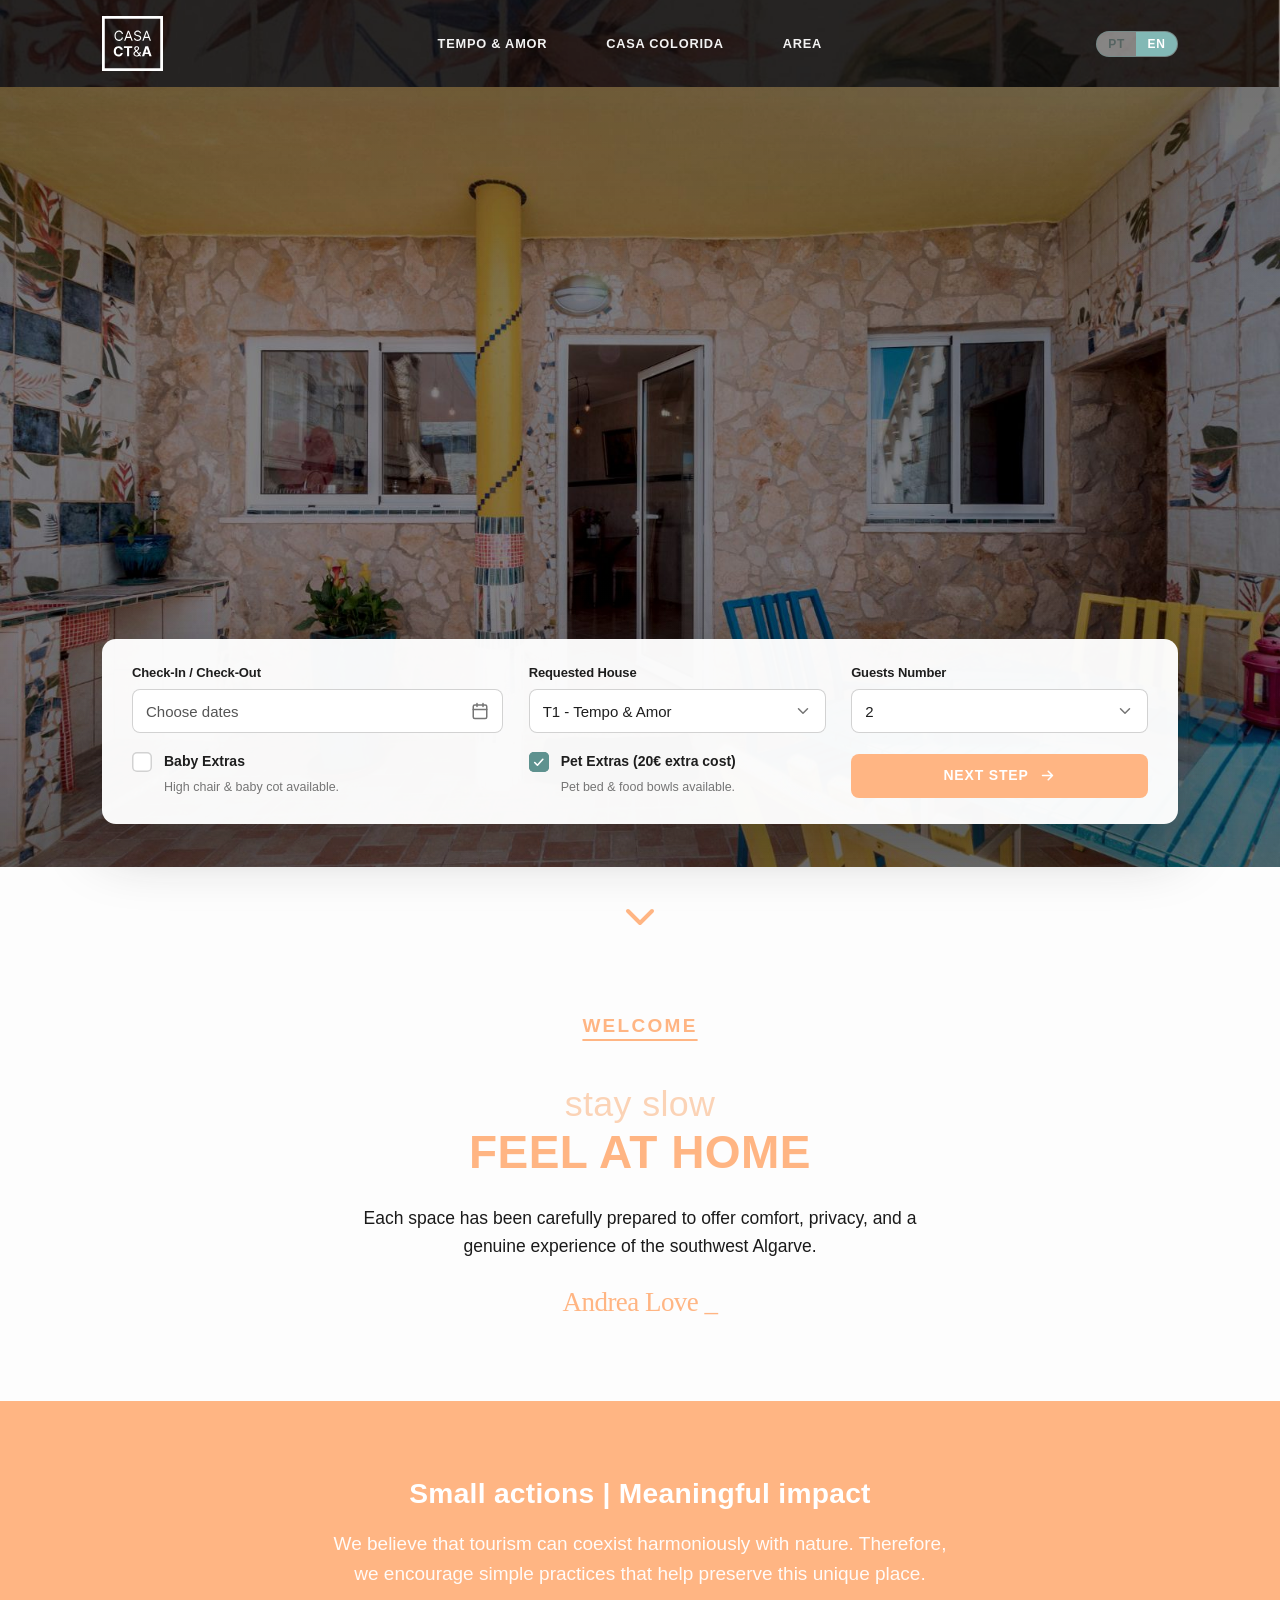
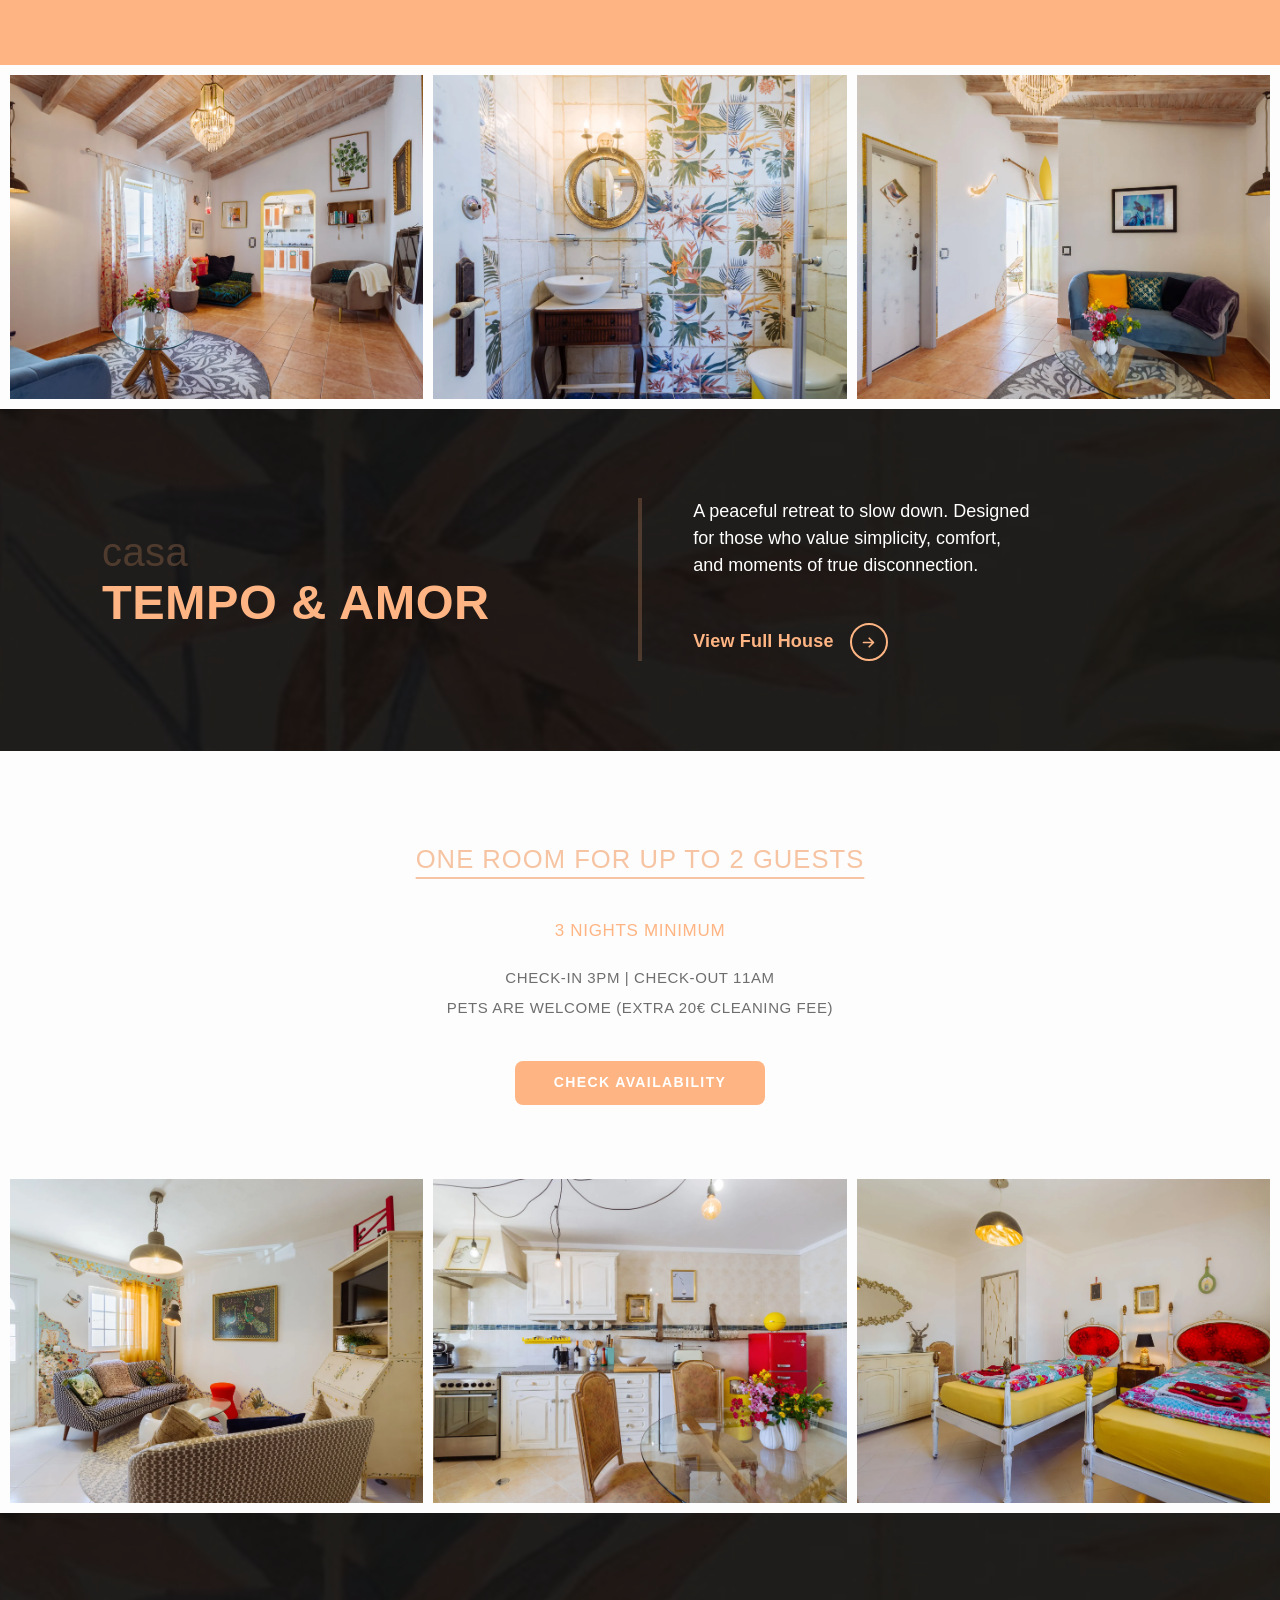
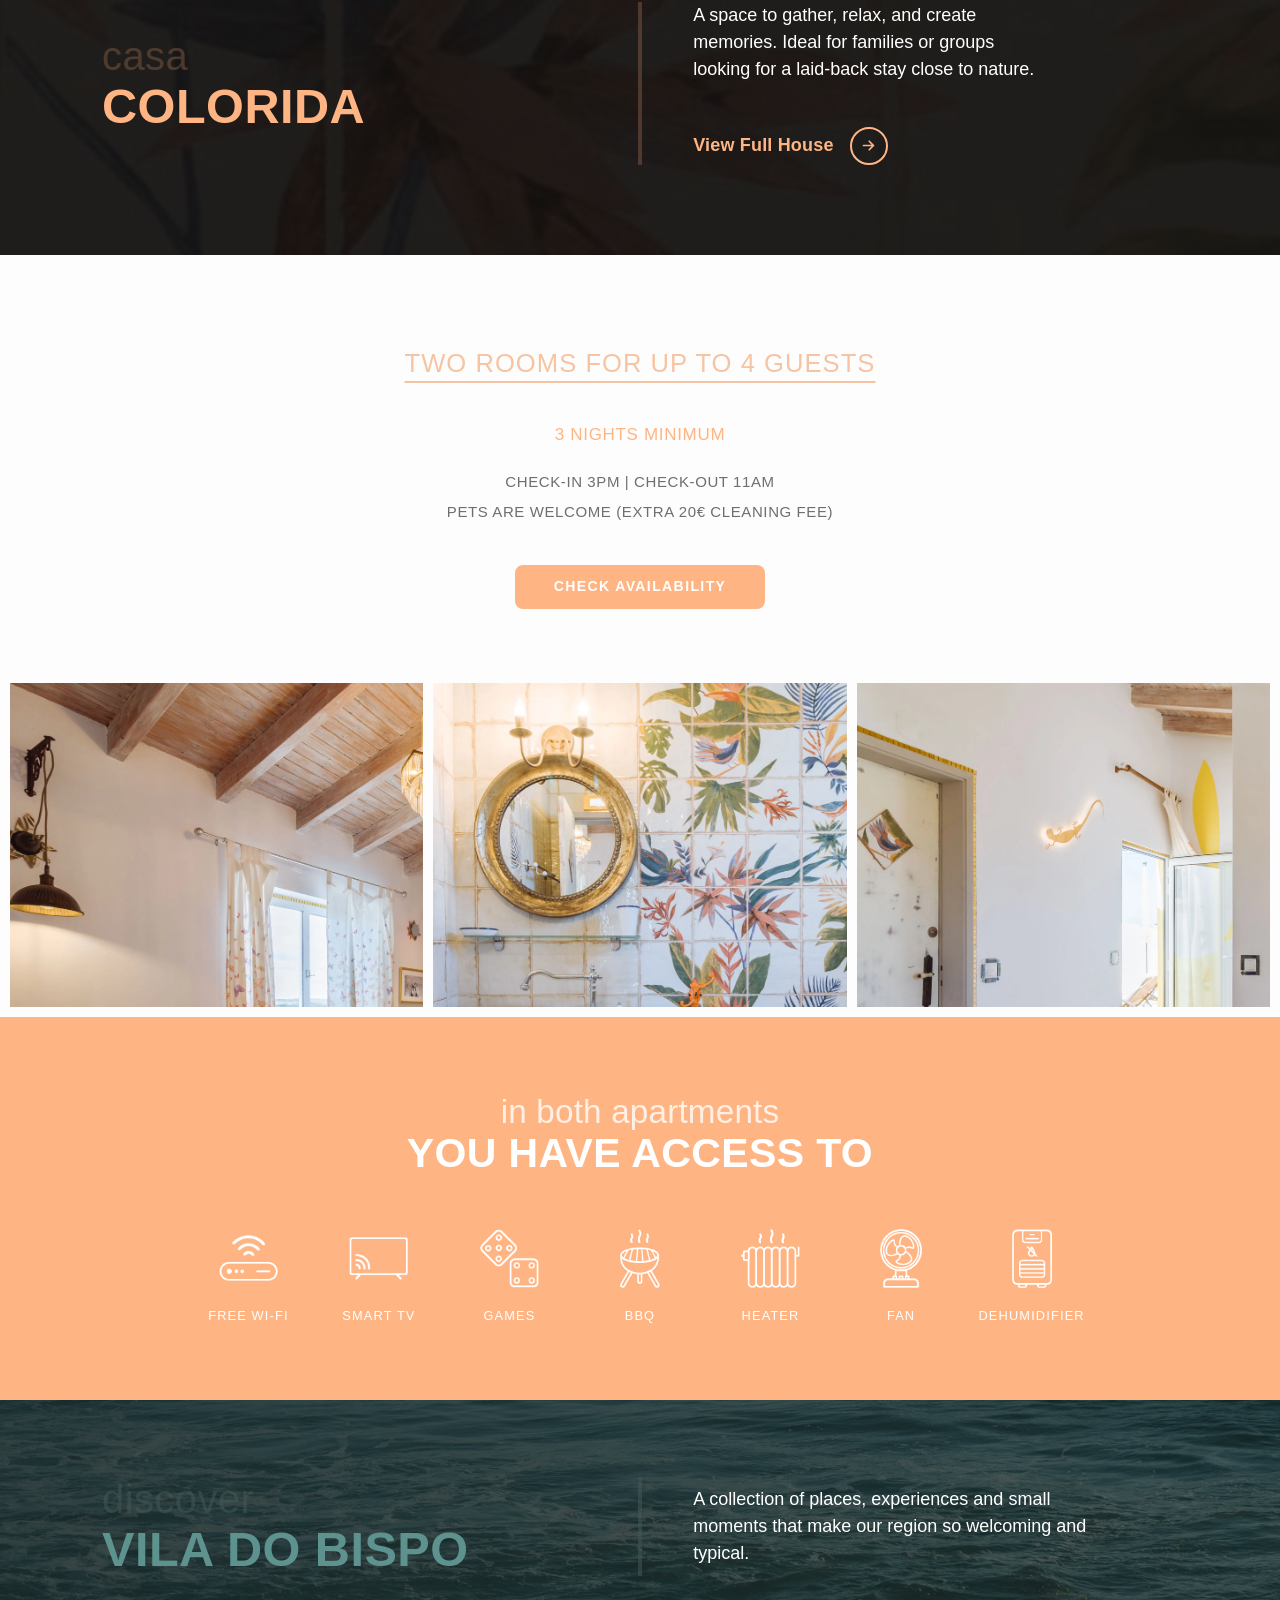
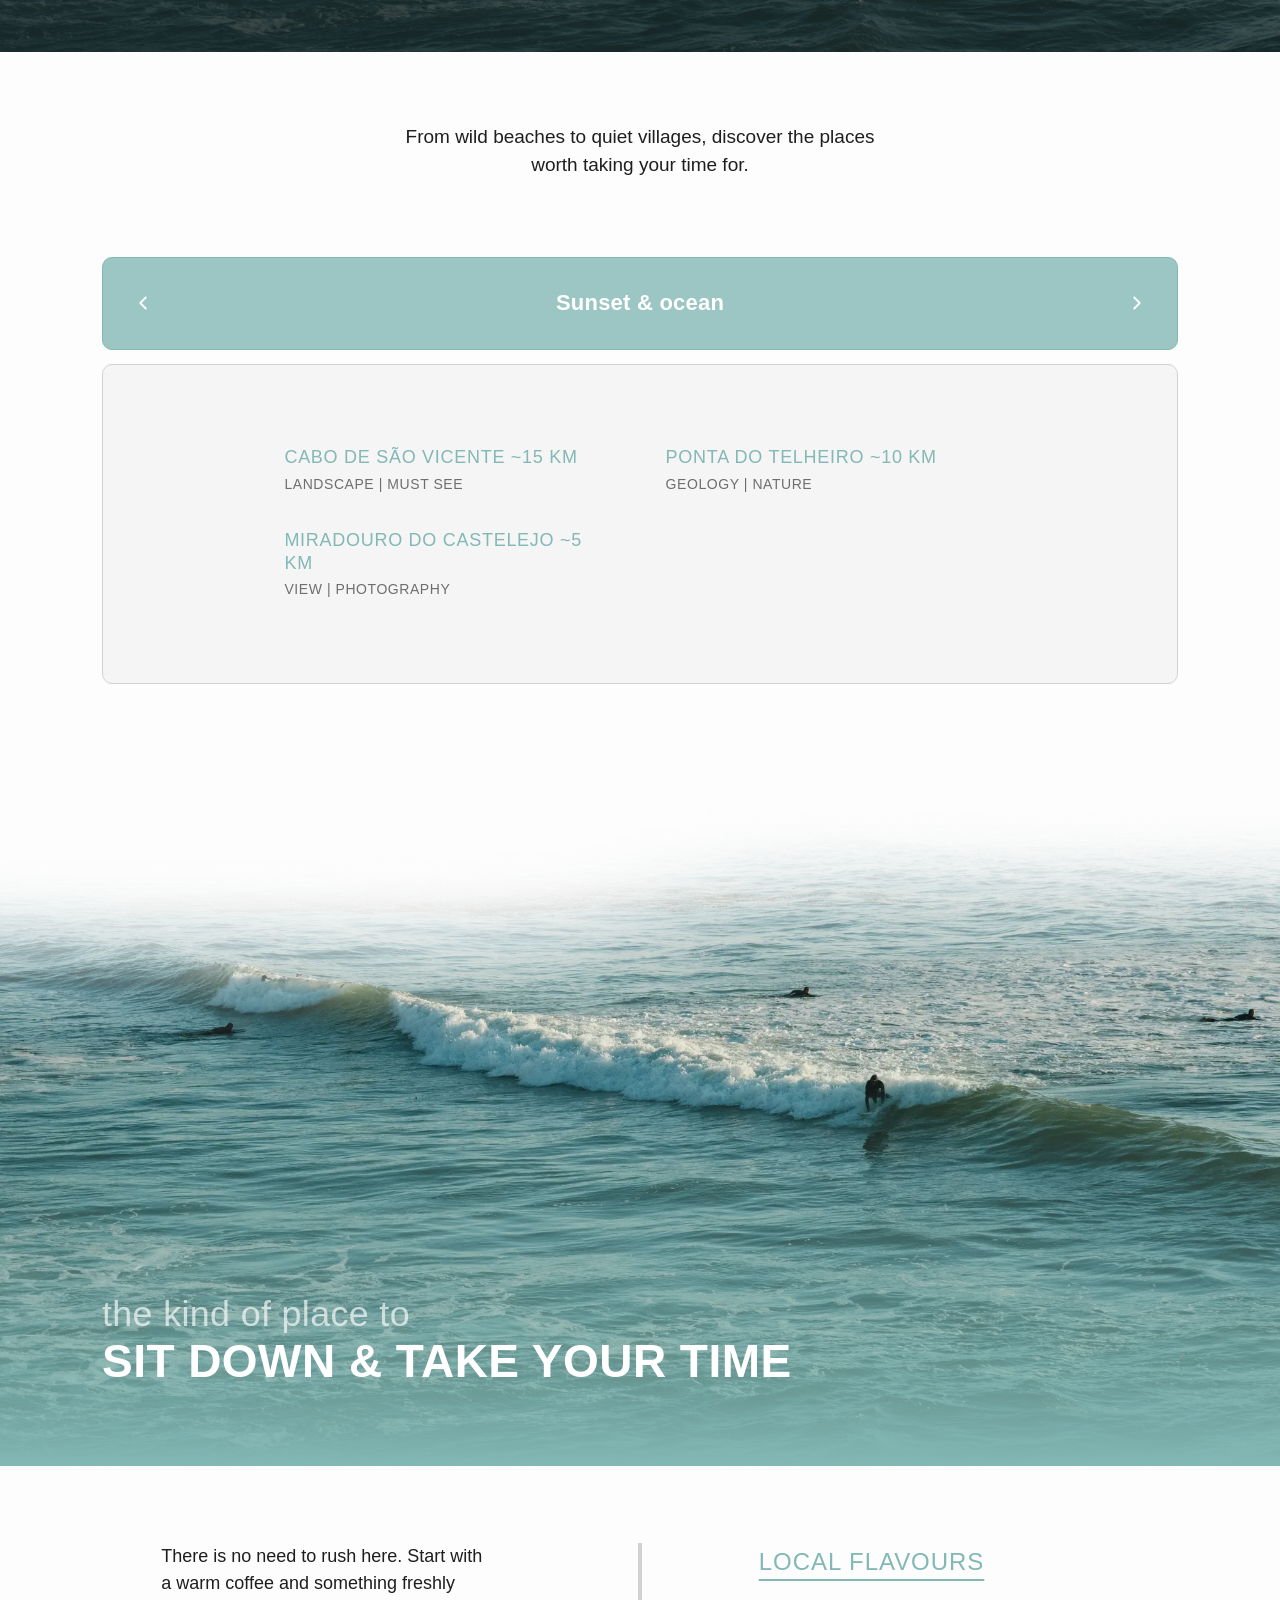
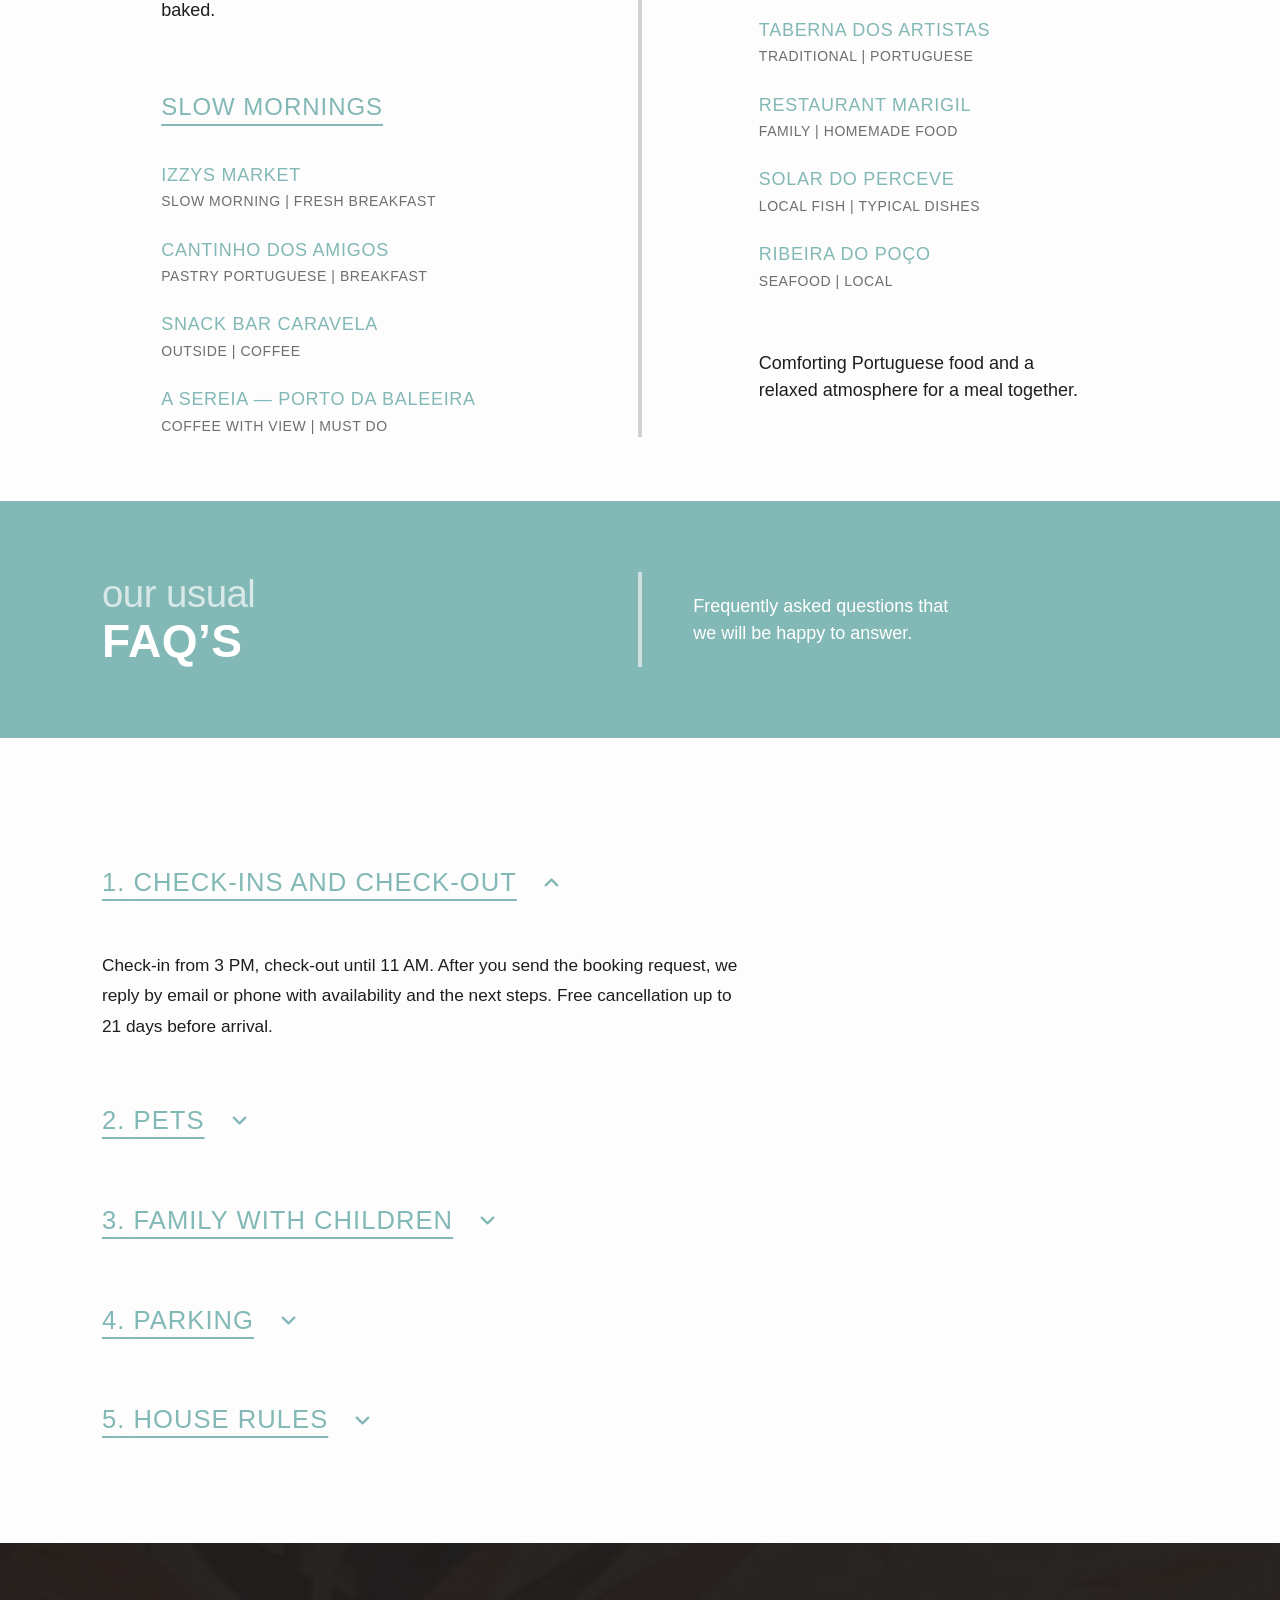
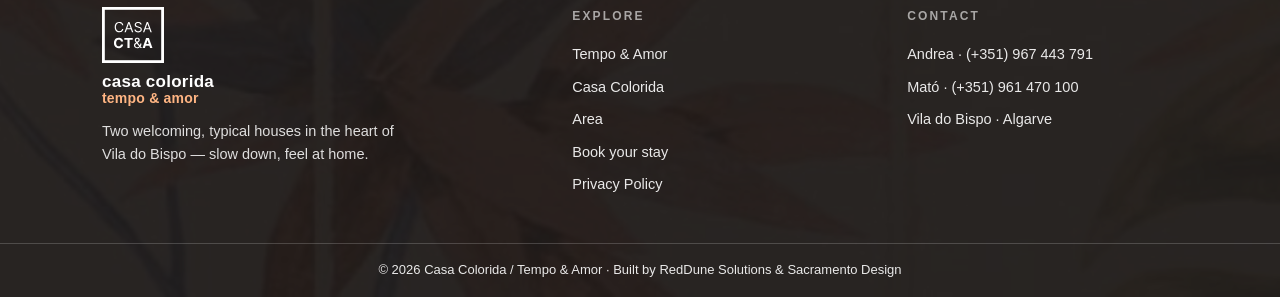
==== commit d199a31f: "feat: galerias da home, carrossel centrado e acertos de texto Galerias da home: - a fila do topo fic" ====
--- a/index.html
+++ b/index.html
@@ -6,7 +6,7 @@
 <meta http-equiv="Content-Security-Policy" content="default-src 'self'; script-src 'self' 'unsafe-inline'; style-src 'self' 'unsafe-inline' https://fonts.googleapis.com; font-src 'self' https://fonts.gstatic.com; img-src 'self' data:; connect-src 'self'; form-action 'self'; base-uri 'self'; object-src 'none'; frame-ancestors 'none'" />
 <meta name="referrer" content="strict-origin-when-cross-origin" />
 <title data-i18n="page.title.index">Casa Colorida &amp; Tempo &amp; Amor · Casas de férias em Vila do Bispo, Algarve</title>
-<script src="i18n.js?v=20260818b" defer></script>
+<script src="i18n.js?v=20260818c" defer></script>
 <meta name="description" content="Duas casas de férias acolhedoras e típicas no coração de Vila do Bispo, Algarve, junto à Costa Vicentina. Abrande, sinta-se em casa." />
 <link rel="canonical" href="https://reddune-solutions.github.io/casaColorida_tempoAmor/" />
 <link rel="icon" type="image/svg+xml" href="assets/favicon.svg?v=3" />
@@ -20,11 +20,11 @@
 <meta property="og:description" content="Duas casas de férias acolhedoras e típicas no coração de Vila do Bispo, Algarve, junto à Costa Vicentina. Abrande, sinta-se em casa." />
 <meta property="og:image" content="https://reddune-solutions.github.io/casaColorida_tempoAmor/assets/fig/photo-b.jpg" />
 <meta name="twitter:card" content="summary_large_image" />
-<link rel="preload" as="image" href="assets/fig/hero.webp?v=20260818b" fetchpriority="high" />
+<link rel="preload" as="image" href="assets/fig/hero.webp?v=20260818c" fetchpriority="high" />
 <link rel="preconnect" href="https://fonts.googleapis.com" />
 <link rel="preconnect" href="https://fonts.gstatic.com" crossorigin />
 <link href="https://fonts.googleapis.com/css2?family=Inter:wght@300;400;500;600;700&family=Bad+Script&display=swap" rel="stylesheet" />
-<link rel="stylesheet" href="styles.css?v=20260818b" />
+<link rel="stylesheet" href="styles.css?v=20260818c" />
 <style>
 /* ============================================================
    HOME — redesign fiel ao novo mockup do Figma (Sacra Design)
@@ -116,7 +116,7 @@
   display: flex; align-items: flex-end;
 }
 .hero-clip { position: absolute; inset: 0; overflow: hidden; }
-.hero-bg { position: absolute; inset: 0; background: url("assets/fig/hero.jpg?v=20260818b") center / cover no-repeat; }
+.hero-bg { position: absolute; inset: 0; background: url("assets/fig/hero.jpg?v=20260818c") center / cover no-repeat; }
 .hero::after { content:""; position:absolute; inset:0; background: linear-gradient(180deg, rgba(20,18,14,.12) 0%, rgba(20,18,14,0) 30%, rgba(20,18,14,0) 62%, rgba(20,18,14,.18) 100%); }
 .hero-wrap {
   position: relative; z-index: 2; width: 100%;
@@ -454,8 +454,9 @@
 /* ---- carrossel de recomendações ---- */
 .recs { padding: clamp(44px,6vw,84px) var(--gut) clamp(40px,5vw,70px); text-align: center; }
 /* os slides ocupam a MESMA célula da grelha: a altura fica presa ao maior
-   e a secção deixa de saltar quando se muda de slide */
-.rec-stage { display: grid; }
+   e a secção deixa de saltar quando se muda de slide. `align-items: center`
+   centra os slides curtos nessa altura, em vez de os encostar ao topo */
+.rec-stage { display: grid; align-items: center; }
 .rec-slide { grid-area: 1 / 1; opacity: 0; visibility: hidden; pointer-events: none; }
 .rec-slide.on { opacity: 1; visibility: visible; pointer-events: auto; animation: recIn .45s ease both; }
 @keyframes recIn { from { opacity: 0; transform: translateY(8px); } to { opacity: 1; transform: none; } }
@@ -496,9 +497,13 @@
   text-transform: uppercase; color: var(--sage);
   text-decoration: underline; text-underline-offset: 9px; text-decoration-thickness: 2px;
 }
+/* duas colunas com a mesma medida em todas as páginas do carrossel e o par
+   centrado: com `1fr 1fr` uma página de 3 sítios deixava metade do cartão
+   vazia à direita e o bloco lia-se descentrado */
 .rec-grid {
   margin: 0 auto; max-width: 780px;
-  display: grid; grid-template-columns: 1fr 1fr; gap: clamp(20px,2.8vw,34px) clamp(24px,4vw,60px);
+  display: grid; grid-template-columns: repeat(2, minmax(0, 330px));
+  justify-content: center; gap: clamp(20px,2.8vw,34px) clamp(24px,4vw,60px);
   text-align: left;
 }
 .rec-item .n { display: block; font-size: clamp(14px,1.5vw,18px); font-weight: 400; letter-spacing: .04em; text-transform: uppercase; color: var(--sage); line-height: 1.25; }
@@ -507,7 +512,7 @@
 a.n { text-decoration: none; transition: color .2s; }
 a.n:hover, a.n:focus-visible { color: var(--sage-deep); text-decoration: underline; text-underline-offset: 5px; }
 .rec-item .tags { display: block; margin-top: 5px; font-size: clamp(11.5px,1.2vw,14px); font-weight: 400; letter-spacing: .04em; text-transform: uppercase; color: #6E6E6E; }
-@media (max-width: 620px) { .rec-grid { grid-template-columns: 1fr; text-align: center; } }
+@media (max-width: 620px) { .rec-grid { grid-template-columns: minmax(0, 330px); text-align: center; } }
 /* comer e beber — duas colunas com a linha ao meio (Figma) */
 .food-cols {
   padding: clamp(44px,6vw,86px) var(--gut) clamp(40px,5vw,70px);
@@ -515,10 +520,16 @@
   gap: clamp(24px,4.5vw,64px); align-items: start; text-align: left;
 }
 .food-cols .vline { width: 4px; align-self: stretch; background: var(--line); }
+/* arrastar o rato sobre a secção deixa de seleccionar o bloco inteiro:
+   só o texto é seleccionável */
+.food-cols { -webkit-user-select: none; user-select: none; }
+.food-cols p, .food-cols span, .food-cols a {
+  -webkit-user-select: text; user-select: text;
+}
 /* cada coluna centra o seu bloco na respectiva metade, com a mesma medida
    para a nota e para as listas */
 .food-col { width: 100%; max-width: 360px; margin-inline: auto; }
-.food-note { font-size: clamp(15px,1.5vw,18px); line-height: 1.5; color: var(--ink); }
+.food-note { font-size: clamp(15px,1.5vw,18px); line-height: 1.5; color: var(--ink); max-width: 18em; }   /* medida em `em`: 3 linhas em PT e EN */
 .food-col > .food-note + .sec-title { margin-top: clamp(36px,5vw,80px); }
 .food-note.last { margin-top: clamp(32px,4.5vw,70px); }
 .food-list { margin-top: clamp(22px,3vw,40px); display: grid; gap: clamp(16px,2vw,26px); }
@@ -539,7 +550,7 @@
 .faq-band .l1 { display: block; font-size: clamp(24px,3vw,40px); font-weight: 300; color: rgba(255,255,255,.68); }
 .faq-band .l2 { display: block; margin-top: 1px; font-size: clamp(28px,3.6vw,48px); font-weight: 700; color: #fff; text-transform: uppercase; letter-spacing: .01em; }
 .faq-band .vline { width: 4px; align-self: stretch; background: rgba(255,255,255,.6); }
-.faq-band p { font-size: clamp(15px,1.5vw,18px); font-weight: 400; line-height: 1.5; color: #fff; max-width: 360px; }
+.faq-band p { font-size: clamp(15px,1.5vw,18px); font-weight: 400; line-height: 1.5; color: #fff; max-width: 15em; }   /* 3 linhas em PT e EN */
 @media (max-width: 860px) { .faq-band-inner { grid-template-columns: 1fr; } .faq-band .vline { display: none; } }
 
 /* lista numerada, sem cartões — os títulos são o mesmo tipo sublinhado teal
@@ -738,7 +749,7 @@
     <a class="btn-book" href="tempo-amor.html#pedido" data-i18n="hero.book">Verificar disponibilidade</a>
   </div>
   <!-- galeria fixa: estas 3 fotos não rodam; clicar abre a galeria completa -->
-  <div class="trio reveal" data-house="tempo" data-static="tempo-06,tempo-02,tempo-03"></div>
+  <div class="trio reveal" data-house="tempo" data-static="colorida-06,colorida-01,colorida-05"></div>
 </section>
 
 <!-- ===================== CASA COLORIDA ===================== -->
@@ -769,7 +780,7 @@
     <a class="btn-book" href="casa-colorida.html#pedido" data-i18n="hero.book">Verificar disponibilidade</a>
   </div>
   <!-- galeria fixa: estas 3 fotos não rodam; clicar abre a galeria completa -->
-  <div class="trio reveal" data-house="colorida" data-static="colorida-06,colorida-01,colorida-05"></div>
+  <div class="trio reveal" data-house="colorida" data-static="tempo-16,tempo-17,tempo-18"></div>
 </section>
 
 
@@ -920,7 +931,7 @@
   <div class="page faq-band-inner">
     <h2>
       <span class="l1" data-i18n="faq.l1">as nossas</span>
-      <span class="l2" data-i18n="faq.l2">perguntas frequentes</span>
+      <span class="l2" data-i18n="faq.l2">FAQ’s</span>
     </h2>
     <span class="vline" aria-hidden="true"></span>
     <p data-i18n="faq.intro">Perguntas frequentes a que teremos todo o gosto em responder.</p>
@@ -1179,15 +1190,13 @@
 (function () {
   var strip = document.querySelector('.strip[data-strip="intro"]');
   if (!strip) return;
+  /* fila parada: exactamente estas 3 fotos, por esta ordem */
   var SHOTS = [
     ['assets/casas/tempo/tempo-02.webp', 'ph.living'],
-    ['assets/casas/colorida/colorida-03.webp', 'ph.bedroom'],
-    ['assets/casas/tempo/tempo-06.webp', 'ph.living'],
-    ['assets/casas/colorida/colorida-09.webp', 'ph.kitchen'],
-    ['assets/casas/tempo/tempo-04.webp', 'ph.bedroom'],
-    ['assets/casas/colorida/colorida-06.webp', 'ph.living']
+    ['assets/casas/tempo/tempo-03.webp', 'ph.bathroom'],
+    ['assets/casas/tempo/tempo-06.webp', 'ph.living']
   ];
-  var FB = { 'ph.living': 'Sala de estar', 'ph.bedroom': 'Quarto de casal', 'ph.kitchen': 'Cozinha equipada' };
+  var FB = { 'ph.living': 'Sala de estar', 'ph.bedroom': 'Quarto de casal', 'ph.kitchen': 'Cozinha equipada', 'ph.bathroom': 'Casa de banho' };
   function label(k) { return (window.t && window.t(k) !== k) ? window.t(k) : (FB[k] || ''); }
   /* a lightbox é a mesma dos trios: enquanto estiver aberta, a tira pára */
   var lb = document.getElementById('trioLb');
@@ -1226,7 +1235,7 @@
   }
   cells.forEach(function (c) {
     paint(c, false);
-    c._layers[1 - c._top].src = SHOTS[(c._index + 1) % SHOTS.length][0];
+    if (SHOTS.length > 3) c._layers[1 - c._top].src = SHOTS[(c._index + 1) % SHOTS.length][0];
     c.addEventListener('mouseenter', function () { hovered = true; });
     c.addEventListener('mouseleave', function () { hovered = false; });
     c.addEventListener('focusin',  function () { hovered = true; });
@@ -1242,6 +1251,8 @@
   SHOTS.forEach(function (s) { var im = new Image(); im.src = s[0]; });
 
   function step() {
+    /* com 3 fotos para 3 celulas nao ha nada para rodar */
+    if (SHOTS.length <= cells.length) return;
     if (reduce || hovered || !onScreen || (lb && !lb.hidden)) return;
     offset = (offset + 1) % SHOTS.length;
     cells.forEach(function (c) { paint(c, true); });
@@ -1277,7 +1288,10 @@
       ['tempo-07', 'ph.terrace'],  ['tempo-01', 'ph.kitchen'],  ['tempo-06', 'ph.living'],
       ['tempo-04', 'ph.bedroom'],  ['tempo-03', 'ph.bathroom'], ['tempo-13', 'ph.view'],
       ['tempo-09', 'ph.kitchen'],  ['tempo-12', 'ph.bedroom'],  ['tempo-15', 'ph.terrace'],
-      ['tempo-10', 'ph.living'],   ['tempo-11', 'ph.bathroom'], ['tempo-14', 'ph.bedroom']
+      ['tempo-10', 'ph.living'],   ['tempo-11', 'ph.bathroom'], ['tempo-14', 'ph.bedroom'],
+      /* fotos novas (WeTransfer 2026-08-18): tecto/candeeiro, espelho da casa
+         de banho e a osga da entrada */
+      ['tempo-16', 'ph.living'],   ['tempo-17', 'ph.bathroom'], ['tempo-18', 'ph.living']
     ]},
     colorida: { dir: 'assets/casas/colorida/', shots: [
       ['colorida-11', 'ph.patio'],    ['colorida-07', 'ph.living'],   ['colorida-05', 'ph.twin'],
@@ -1306,15 +1320,20 @@
   Array.prototype.forEach.call(document.querySelectorAll('.trio[data-house]'), function (trio) {
     var house = HOUSES[trio.getAttribute('data-house')];
     if (!house) return;
-    /* trio parado: os nomes de `data-static` viram índices na lista da casa,
-       para a lightbox continuar a abrir na foto certa */
+    /* trio parado: cada nome de `data-static` vira [caminho, chave de alt].
+       O prefixo do nome (`tempo-` / `colorida-`) diz de que pasta vem, por
+       isso um trio pode mostrar fotos da outra casa. */
     var fixed = null, fx = trio.getAttribute('data-static');
     if (fx) {
       fixed = fx.split(',').map(function (name) {
         name = name.trim();
-        for (var i = 0; i < house.shots.length; i++) if (house.shots[i][0] === name) return i;
-        return 0;
-      });
+        var casa = HOUSES[name.split('-')[0]] || house;
+        for (var i = 0; i < casa.shots.length; i++) {
+          if (casa.shots[i][0] === name) return [casa.dir + name + '.webp', casa.shots[i][1]];
+        }
+        return null;
+      }).filter(Boolean);
+      if (!fixed.length) fixed = null;
     }
     var cells = [];
     for (var slot = 0; slot < 3; slot++) {
@@ -1332,18 +1351,25 @@
       cell._layers = [a, b]; cell._top = 0; cell._count = cnt;
       cells.push(cell);
     }
-    /* a lightbox de um trio parado só leva as fotos que estão à vista */
-    var group = fixed
-      ? { dir: house.dir, shots: fixed.map(function (i) { return house.shots[i]; }) }
-      : house;
+    /* a lightbox de um trio parado só leva as fotos que estão à vista
+       (`_flat`: os caminhos já vêm completos) */
+    var group = fixed ? { dir: '', shots: fixed, _flat: true } : house;
     trios.push({ house: house, cells: cells, offset: 0, fixed: fixed, group: group });
   });
   if (!trios.length) return;
 
   function paint(t, cell, fade) {
     var slot = parseInt(cell.dataset.slot, 10);
-    var i = t.fixed ? t.fixed[slot % t.fixed.length] : (slot + t.offset) % t.house.shots.length;
-    var shot = t.house.shots[i];
+    var i, shot, src;
+    if (t.fixed) {
+      i = slot % t.fixed.length;
+      shot = t.fixed[i];
+      src = shot[0];
+    } else {
+      i = (slot + t.offset) % t.house.shots.length;
+      shot = t.house.shots[i];
+      src = t.house.dir + shot[0] + '.webp';
+    }
     cell._index = i;
     /* num trio parado o contador conta as 3 que estão à vista (= as da lightbox) */
     cell._count.textContent = t.fixed
@@ -1351,7 +1377,7 @@
       : (i + 1) + '/' + t.house.shots.length;
     var next = fade ? 1 - cell._top : cell._top;
     var im = cell._layers[next];
-    im.src = t.house.dir + shot[0] + '.webp';
+    im.src = src;
     im.alt = label(shot[1]);
     im.setAttribute('data-i18n-attr', 'alt:' + shot[1]);
     if (fade) {
@@ -1397,7 +1423,7 @@
     warmed = true;
     var queue = [];
     trios.forEach(function (t) {
-      t.group.shots.forEach(function (s) { queue.push(t.group.dir + s[0] + '.webp'); });
+      t.group.shots.forEach(function (s) { queue.push(t.group._flat ? s[0] : t.group.dir + s[0] + '.webp'); });
     });
     (function next() {
       var url = queue.shift();
@@ -1429,7 +1455,7 @@
   document.addEventListener('visibilitychange', function () { document.hidden ? stop() : start(); });
   window.addEventListener('langchange', function () {
     trios.forEach(function (t) { t.cells.forEach(function (c) {
-      var shot = t.house.shots[c._index];
+      var shot = t.fixed ? t.fixed[c._index] : t.house.shots[c._index];
       c._layers[c._top].alt = label(shot[1]);
     }); });
   });
@@ -1503,7 +1529,7 @@
 
 
 
-<script src="site.js?v=20260818b" defer></script>
+<script src="site.js?v=20260818c" defer></script>
 
 <script type="application/ld+json">
 {
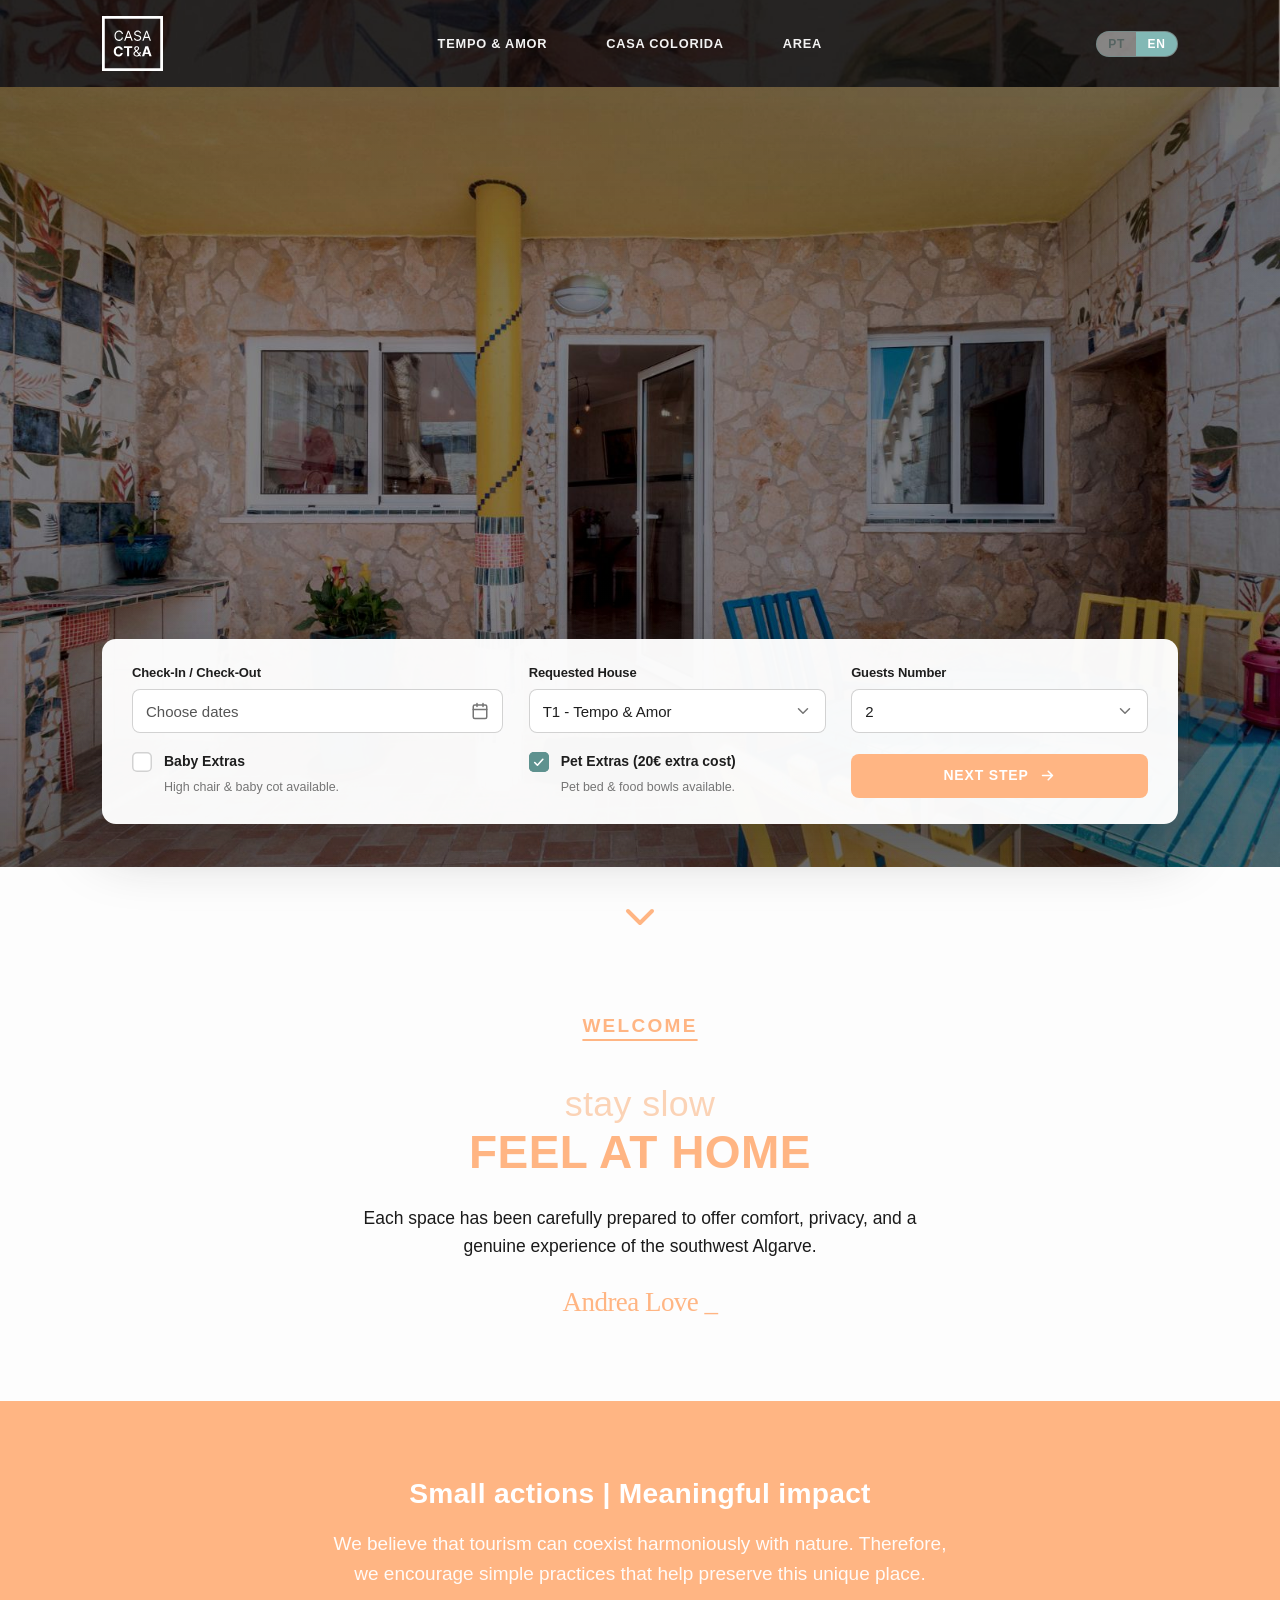
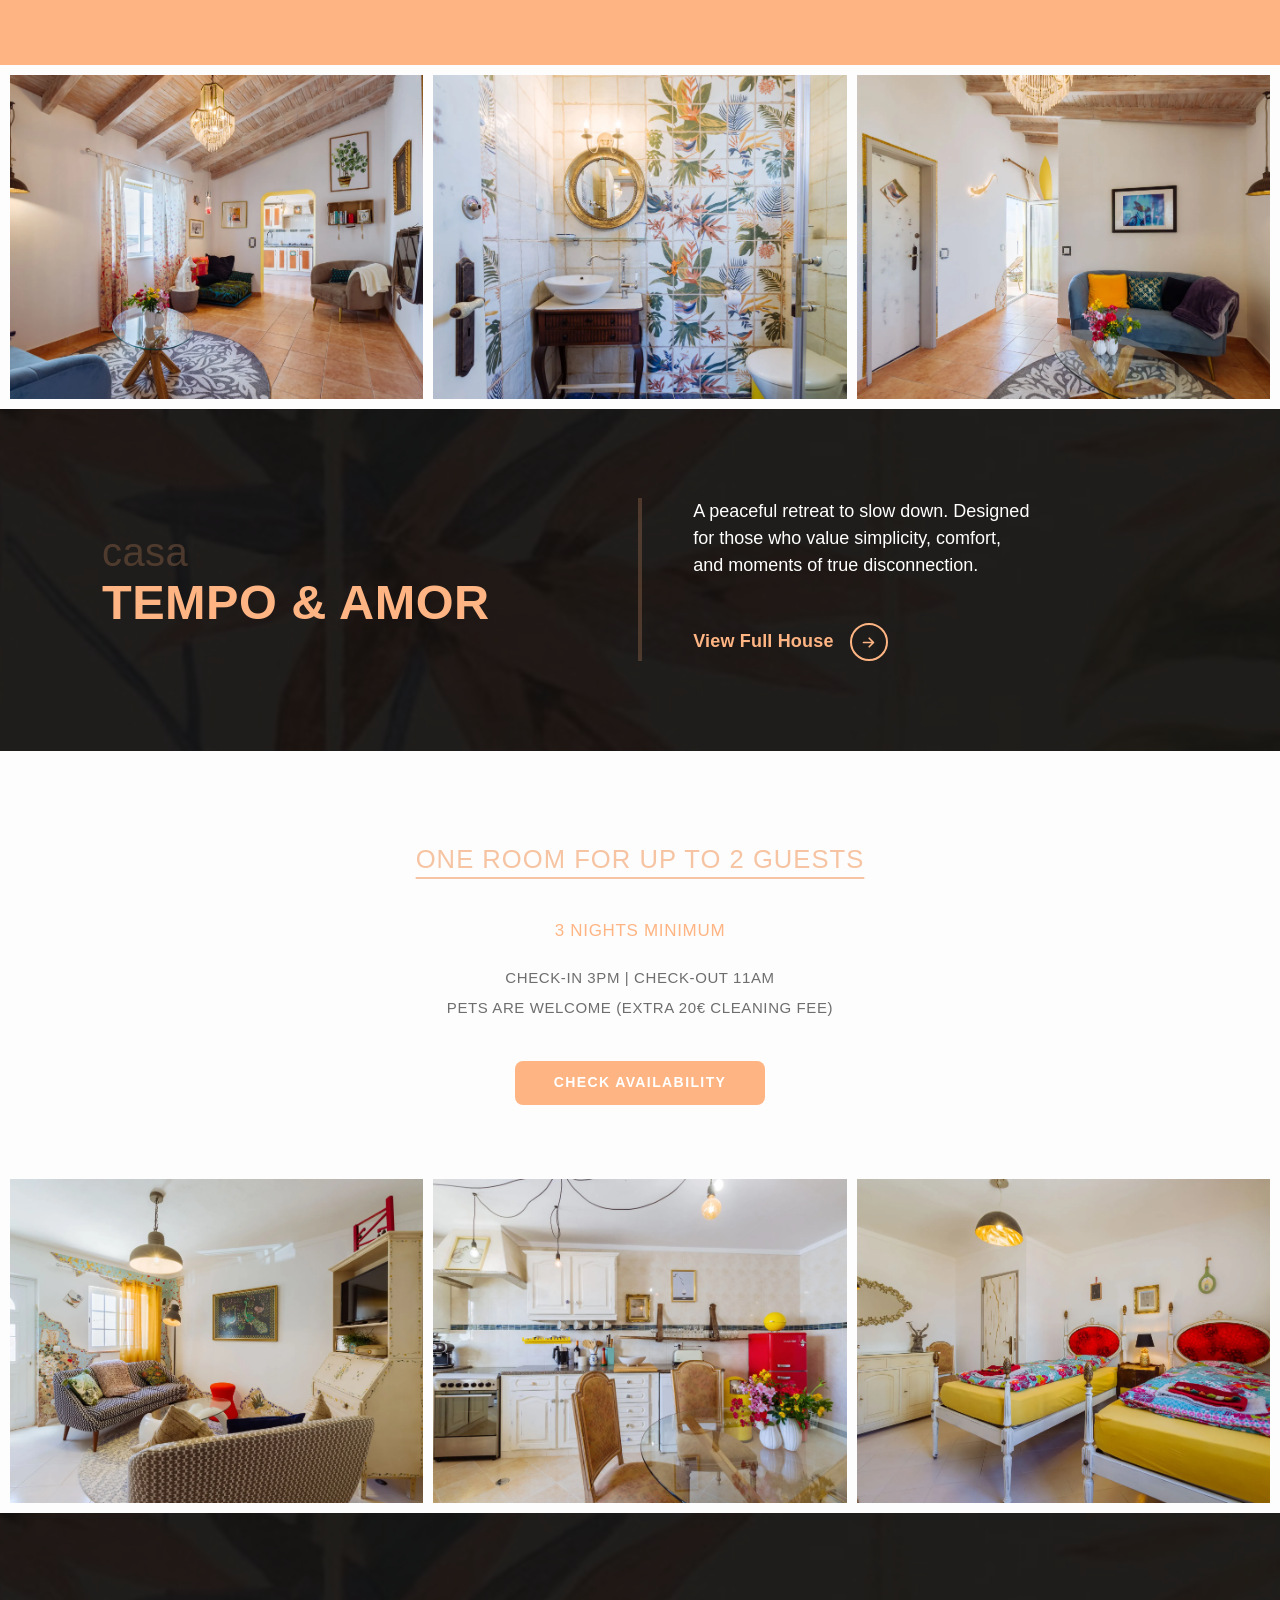
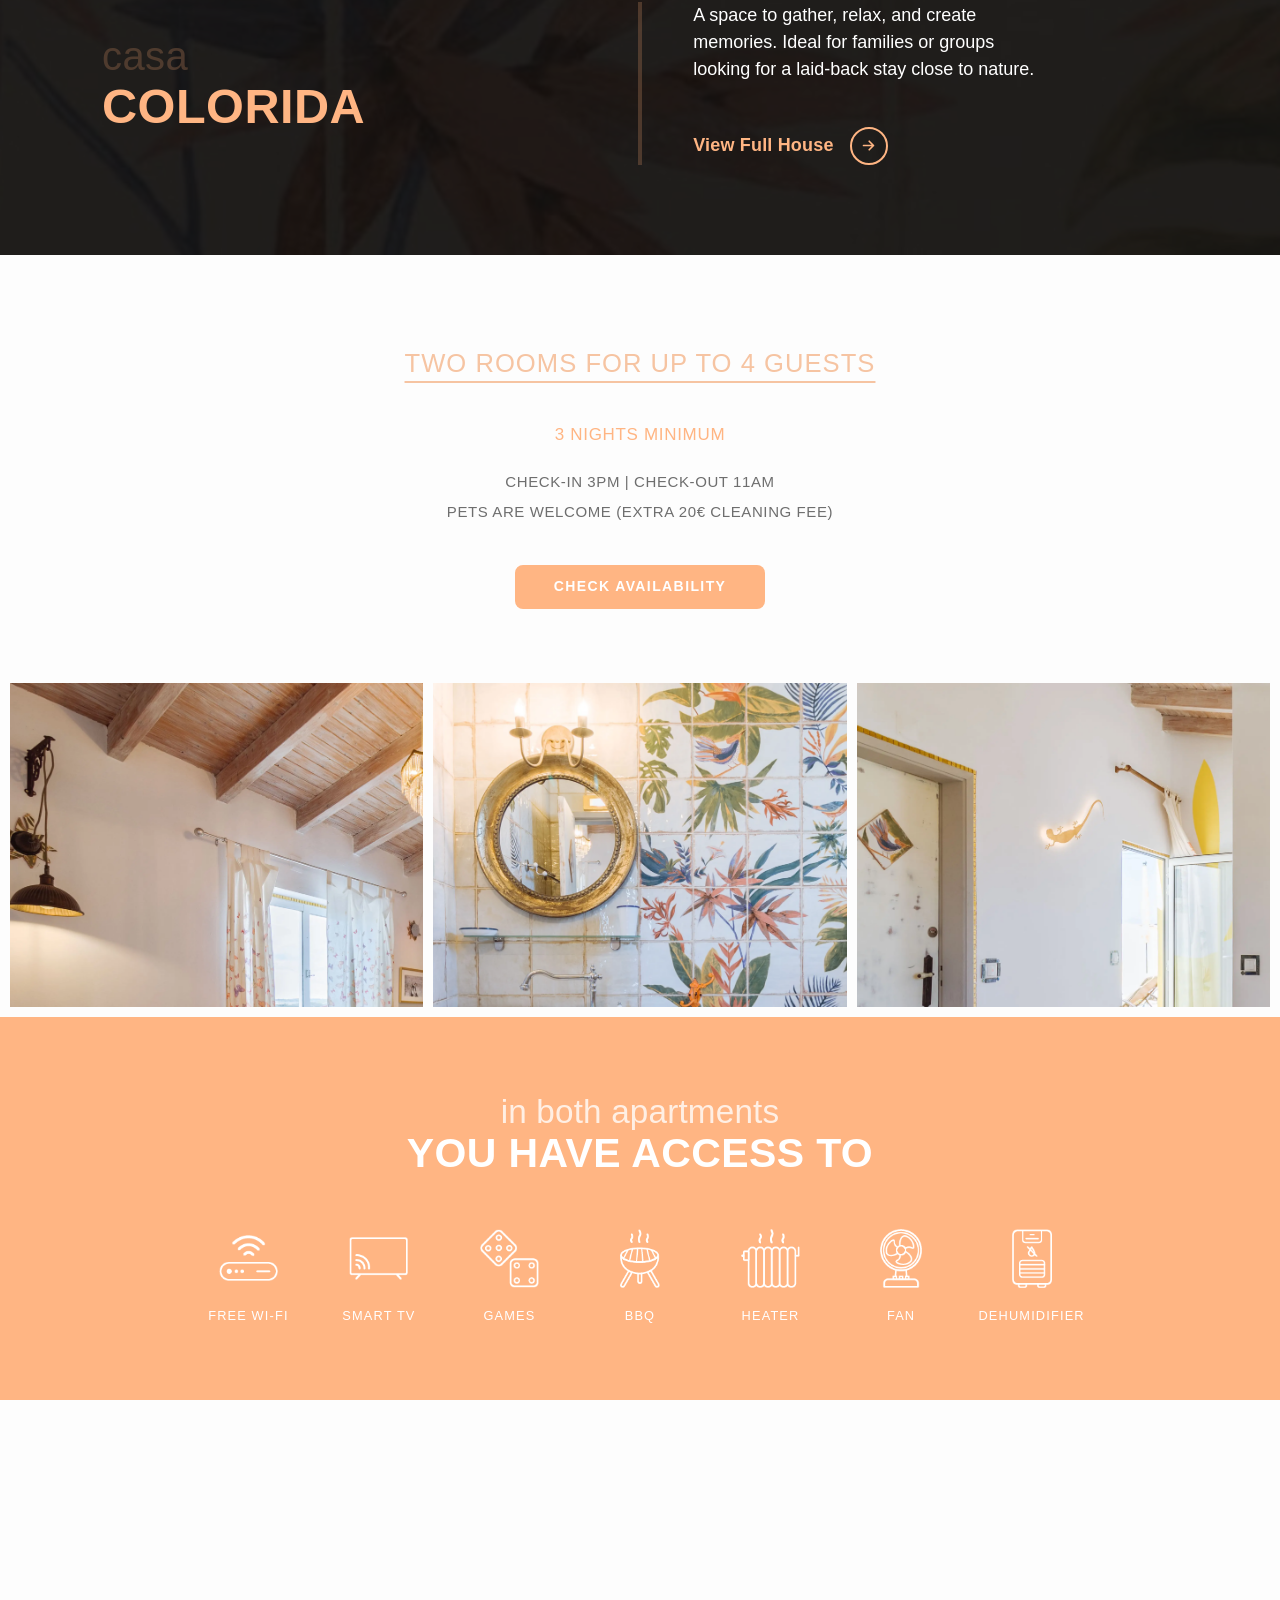
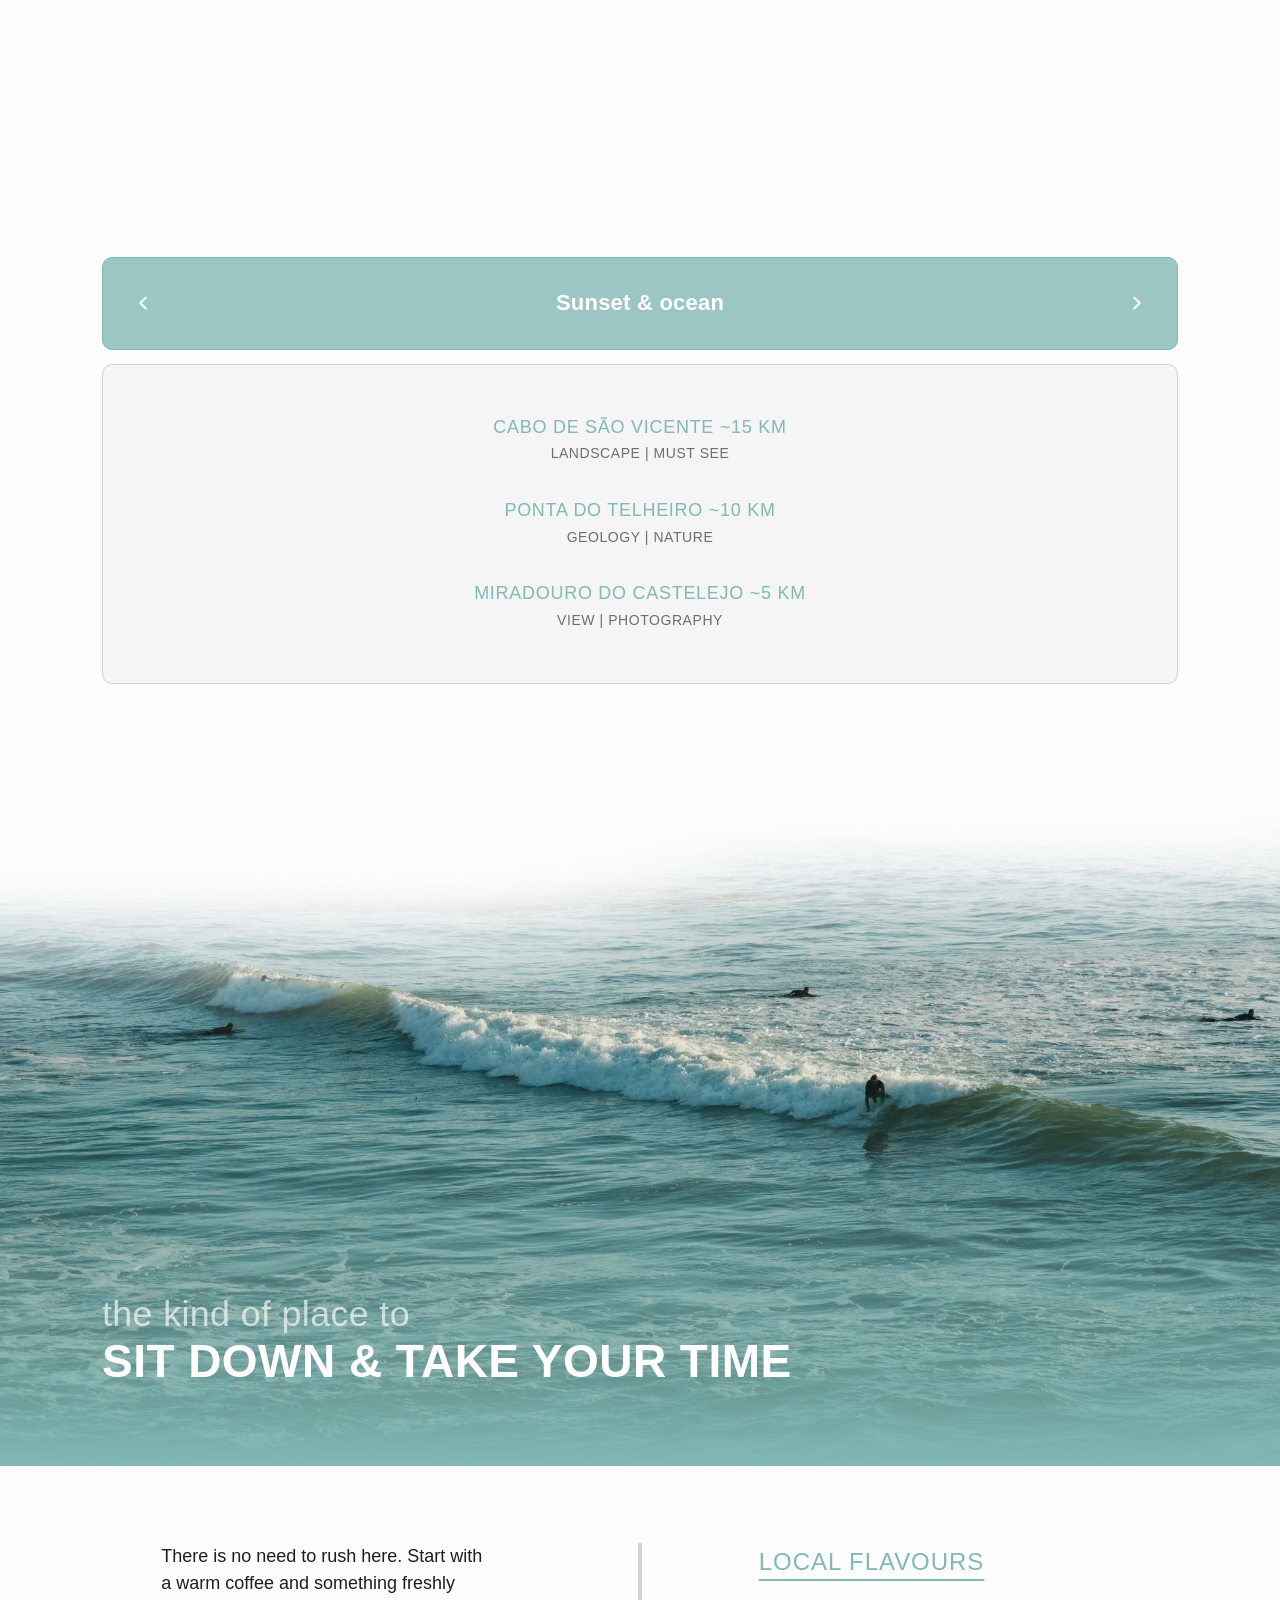
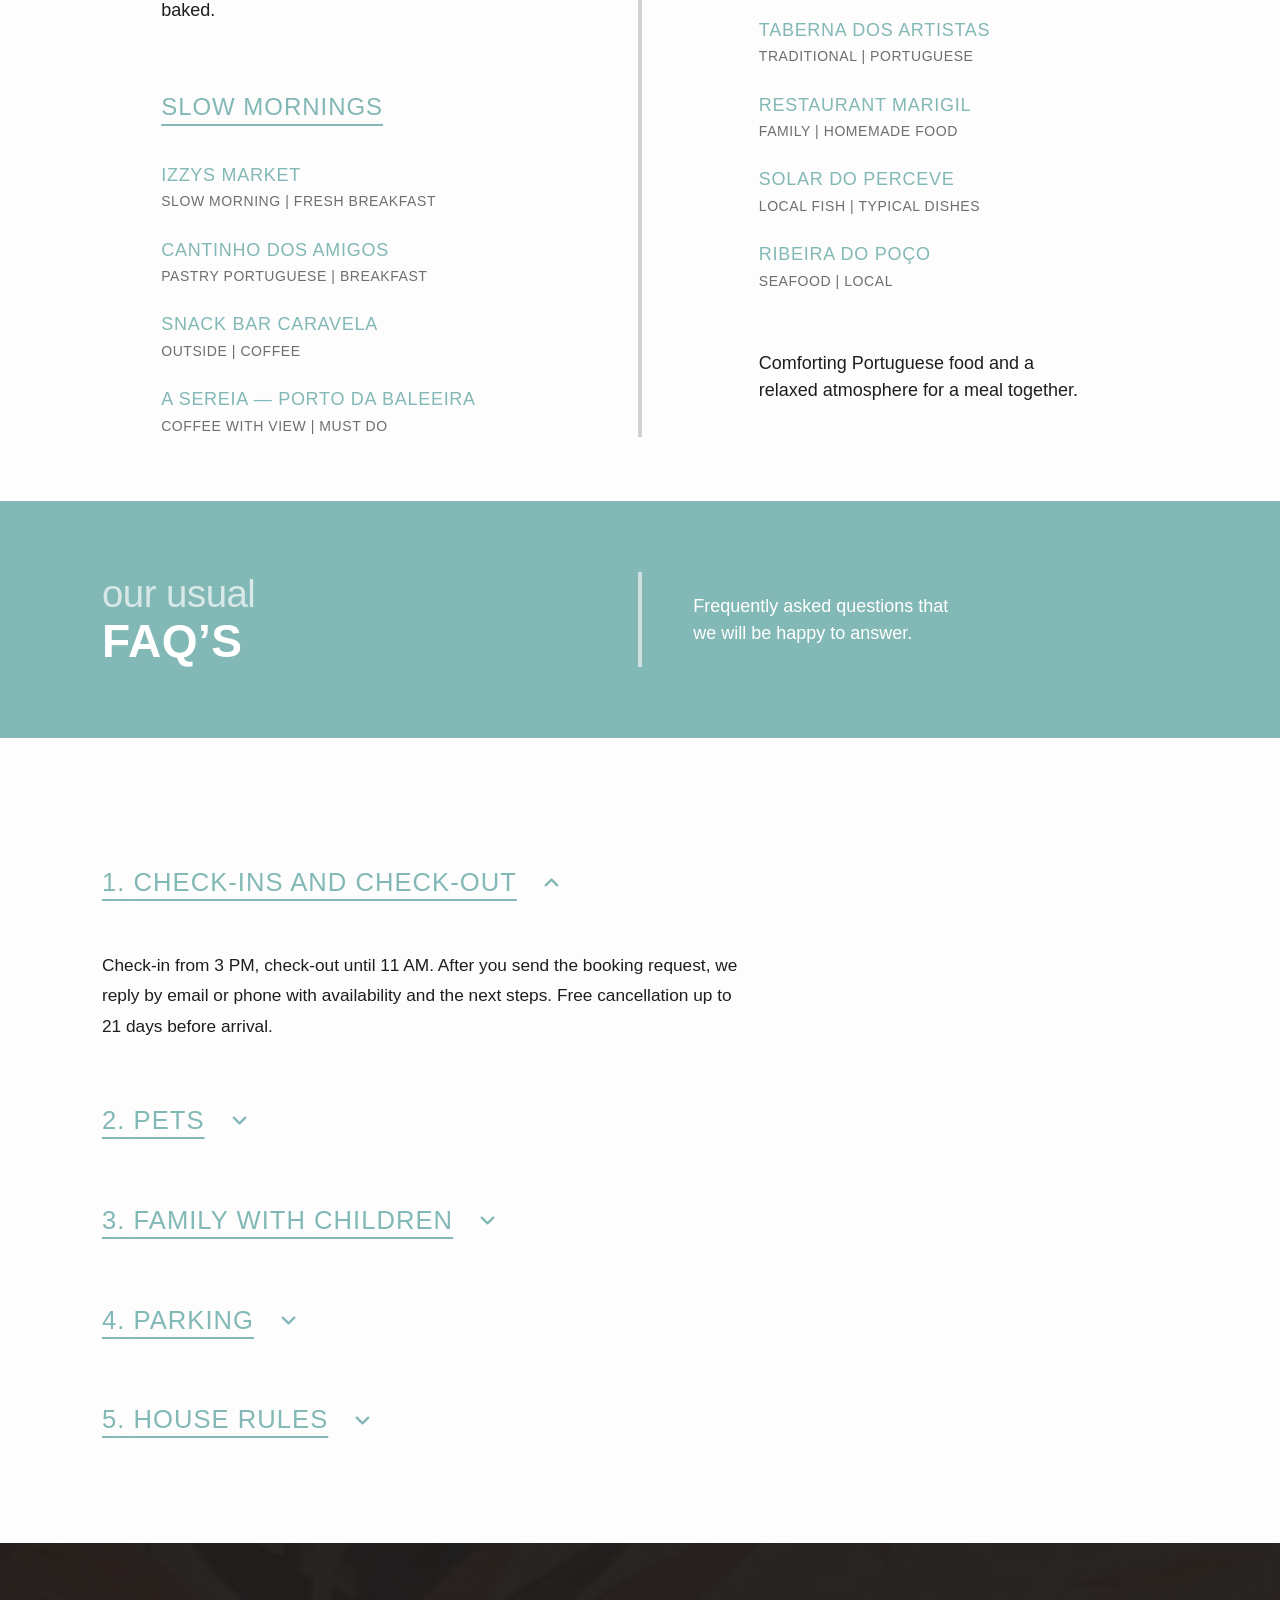
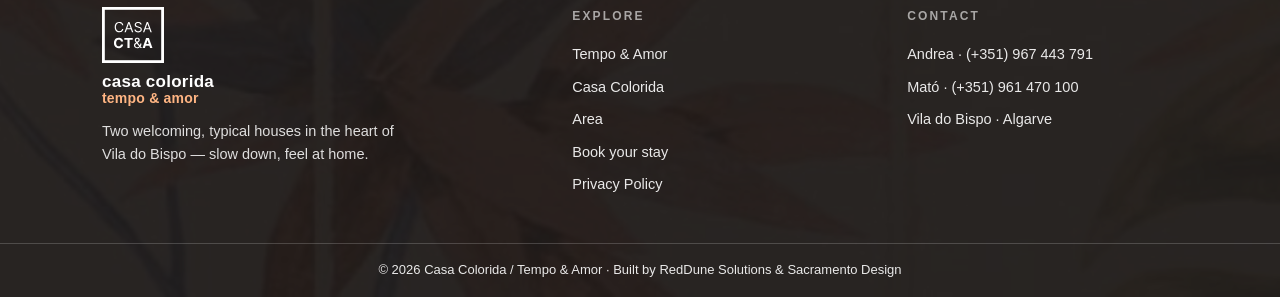
==== commit bc656668: "fix(home): estrutura do carrossel de lugares como no Figma As paginas de 3 sitios passam a UMA colun" ====
--- a/index.html
+++ b/index.html
@@ -497,13 +497,17 @@
   text-transform: uppercase; color: var(--sage);
   text-decoration: underline; text-underline-offset: 9px; text-decoration-thickness: 2px;
 }
-/* duas colunas com a mesma medida em todas as páginas do carrossel e o par
-   centrado: com `1fr 1fr` uma página de 3 sítios deixava metade do cartão
-   vazia à direita e o bloco lia-se descentrado */
+/* Estrutura do Figma: as páginas de 3 sítios são UMA coluna centrada; as de
+   4 ou mais são duas colunas (marcadas com `.two` no markup), com o par
+   centrado no cartão. */
 .rec-grid {
   margin: 0 auto; max-width: 780px;
-  display: grid; grid-template-columns: repeat(2, minmax(0, 330px));
+  display: grid; grid-template-columns: minmax(0, 620px);
   justify-content: center; gap: clamp(20px,2.8vw,34px) clamp(24px,4vw,60px);
+  text-align: center;
+}
+.rec-grid.two {
+  grid-template-columns: repeat(2, minmax(0, 330px));
   text-align: left;
 }
 .rec-item .n { display: block; font-size: clamp(14px,1.5vw,18px); font-weight: 400; letter-spacing: .04em; text-transform: uppercase; color: var(--sage); line-height: 1.25; }
@@ -512,7 +516,7 @@
 a.n { text-decoration: none; transition: color .2s; }
 a.n:hover, a.n:focus-visible { color: var(--sage-deep); text-decoration: underline; text-underline-offset: 5px; }
 .rec-item .tags { display: block; margin-top: 5px; font-size: clamp(11.5px,1.2vw,14px); font-weight: 400; letter-spacing: .04em; text-transform: uppercase; color: #6E6E6E; }
-@media (max-width: 620px) { .rec-grid { grid-template-columns: minmax(0, 330px); text-align: center; } }
+@media (max-width: 620px) { .rec-grid.two { grid-template-columns: minmax(0, 330px); text-align: center; } }
 /* comer e beber — duas colunas com a linha ao meio (Figma) */
 .food-cols {
   padding: clamp(44px,6vw,86px) var(--gut) clamp(40px,5vw,70px);
@@ -863,7 +867,7 @@
       </div>
     </div>
     <div class="rec-slide">
-      <div class="rec-grid">
+      <div class="rec-grid two">
         <p class="rec-item"><a class="n" href="https://www.google.com/maps/search/?api=1&amp;query=Fortaleza%20de%20Sagres" target="_blank" rel="noopener noreferrer">Fortaleza de Sagres ~15 km</a><span class="tags" data-i18n="tag.history3">história | arquitetura | oceano</span></p>
         <p class="rec-item"><a class="n" href="https://www.google.com/maps/search/?api=1&amp;query=Aldeia%20da%20Pedralva%2C%20Vila%20do%20Bispo" target="_blank" rel="noopener noreferrer">Aldeia da Pedralva ~12 km</a><span class="tags" data-i18n="tag.slow">viagem lenta | comida | família</span></p>
         <p class="rec-item"><a class="n" href="https://www.google.com/maps/search/?api=1&amp;query=Forte%20do%20Beliche%2C%20Sagres" target="_blank" rel="noopener noreferrer">Forte de Santo António do Beliche ~12 km</a><span class="tags" data-i18n="tag.viewhist">vista | história | fotografia</span></p>
@@ -871,7 +875,7 @@
       </div>
     </div>
     <div class="rec-slide">
-      <div class="rec-grid">
+      <div class="rec-grid two">
         <p class="rec-item"><a class="n" href="https://www.google.com/maps/search/?api=1&amp;query=Praia%20do%20Castelejo%2C%20Vila%20do%20Bispo" target="_blank" rel="noopener noreferrer">Castelejo ~5 km</a><span class="tags" data-i18n="tag.surf1">surf | pôr do sol | natureza</span></p>
         <p class="rec-item"><a class="n" href="https://www.google.com/maps/search/?api=1&amp;query=Praia%20do%20Zavial%2C%20Vila%20do%20Bispo" target="_blank" rel="noopener noreferrer">Zavial ~10 km</a><span class="tags" data-i18n="tag.surf2">surf | natureza | pôr do sol</span></p>
         <p class="rec-item"><a class="n" href="https://www.google.com/maps/search/?api=1&amp;query=Praia%20da%20Cordoama%2C%20Vila%20do%20Bispo" target="_blank" rel="noopener noreferrer">Cordoama ~5 km</a><span class="tags" data-i18n="tag.surf3">surf | caminhada | natureza</span></p>
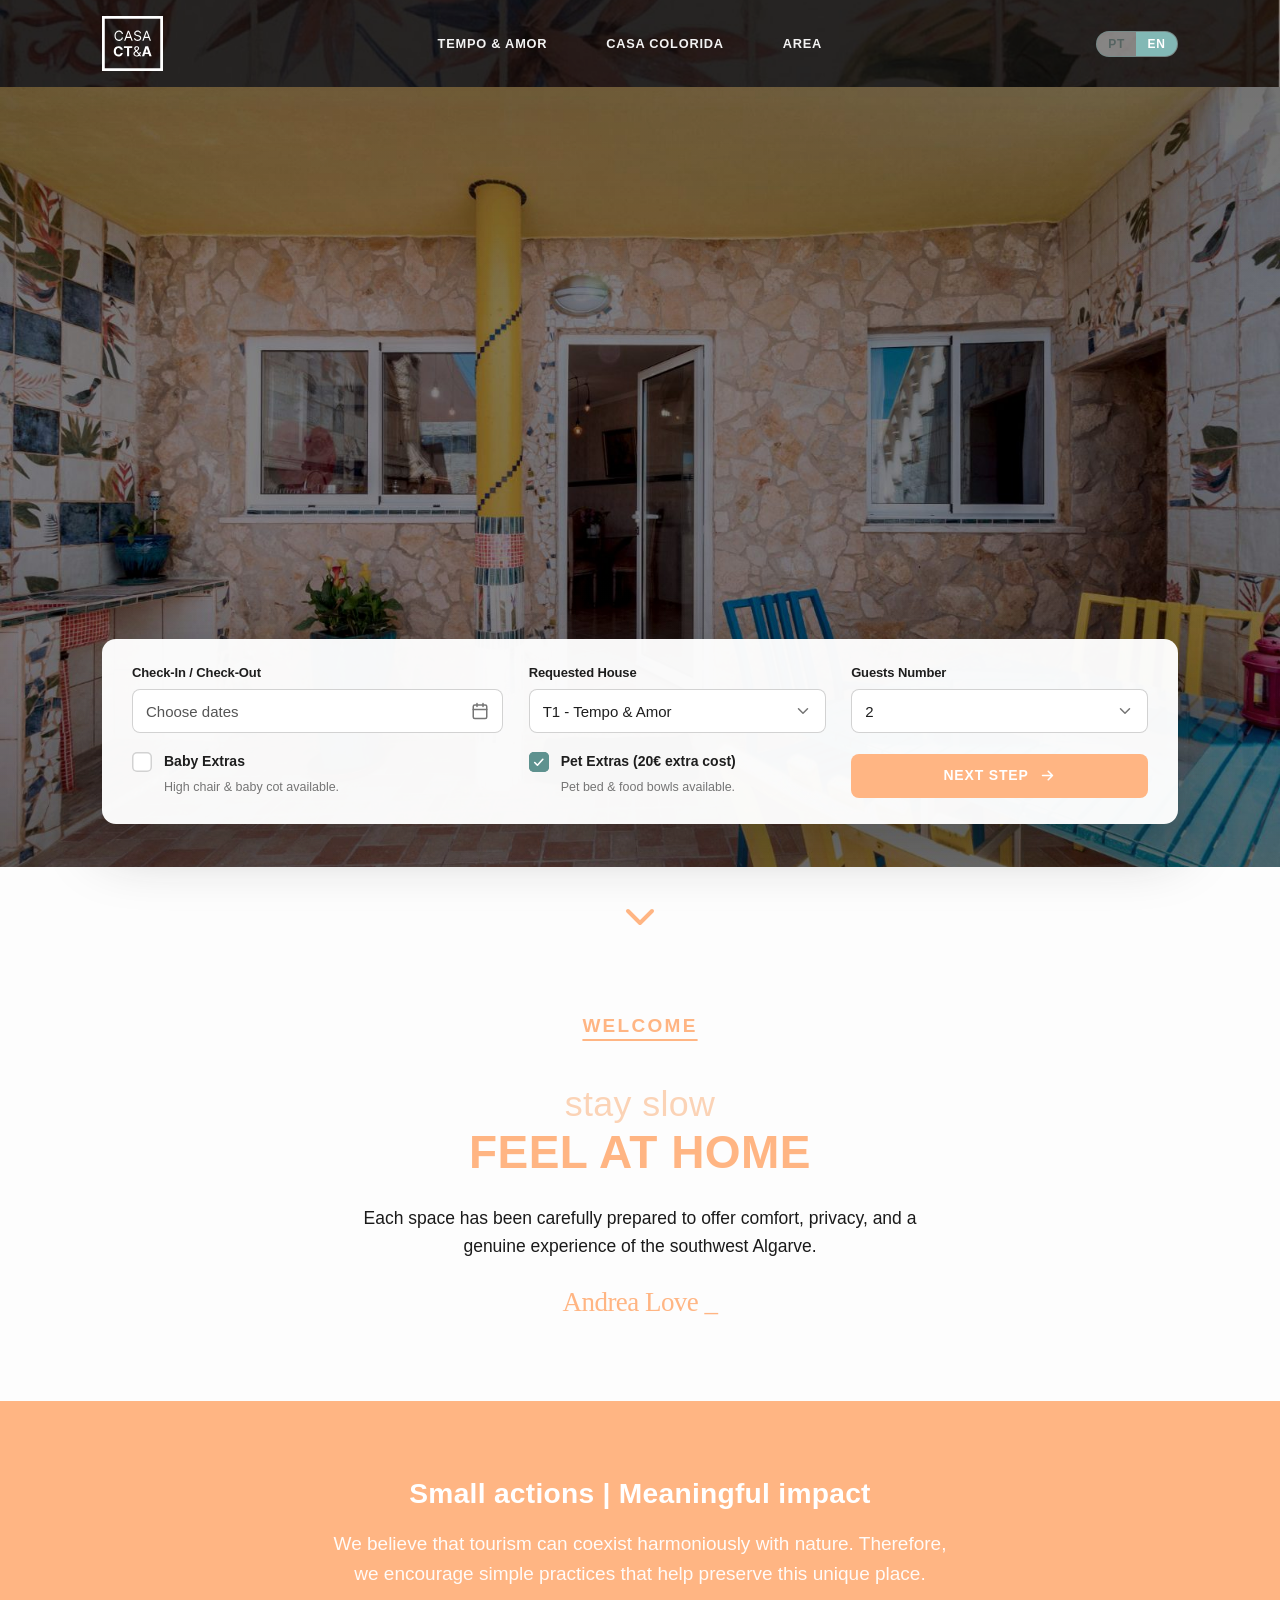
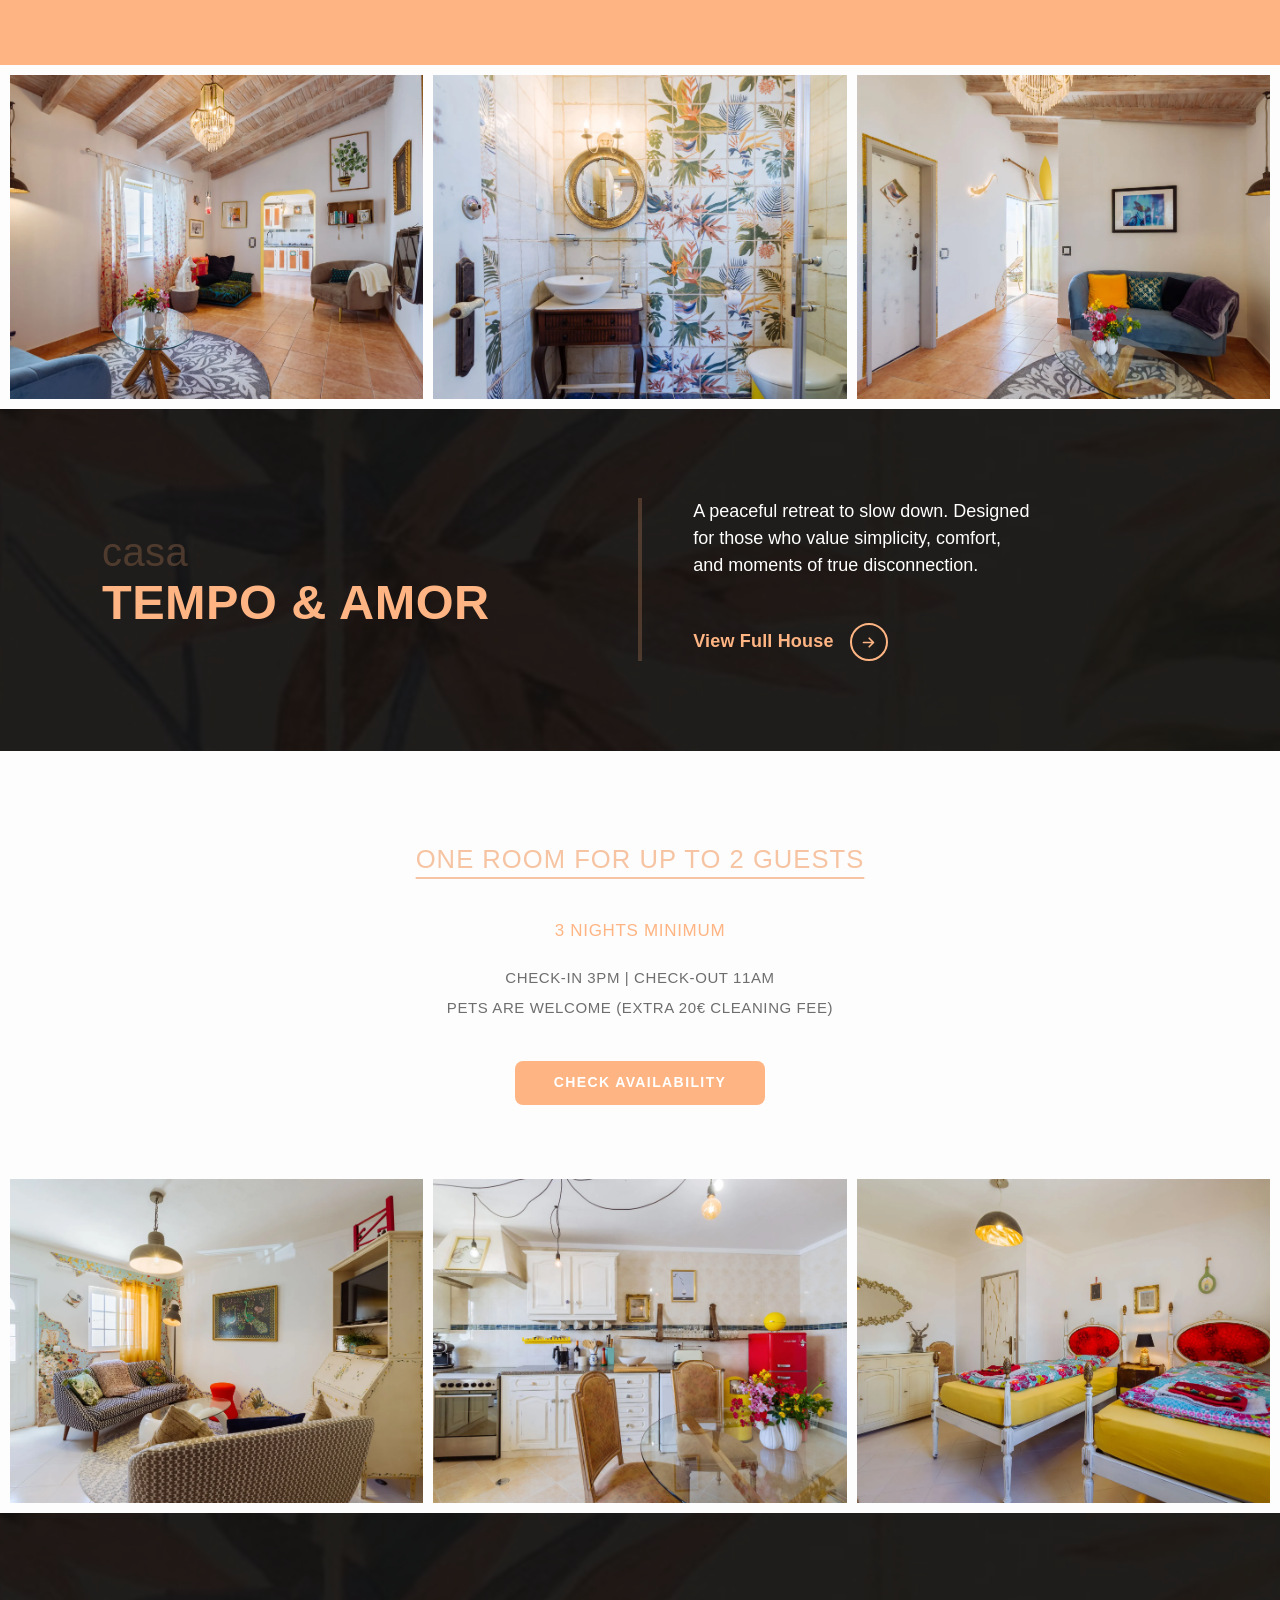
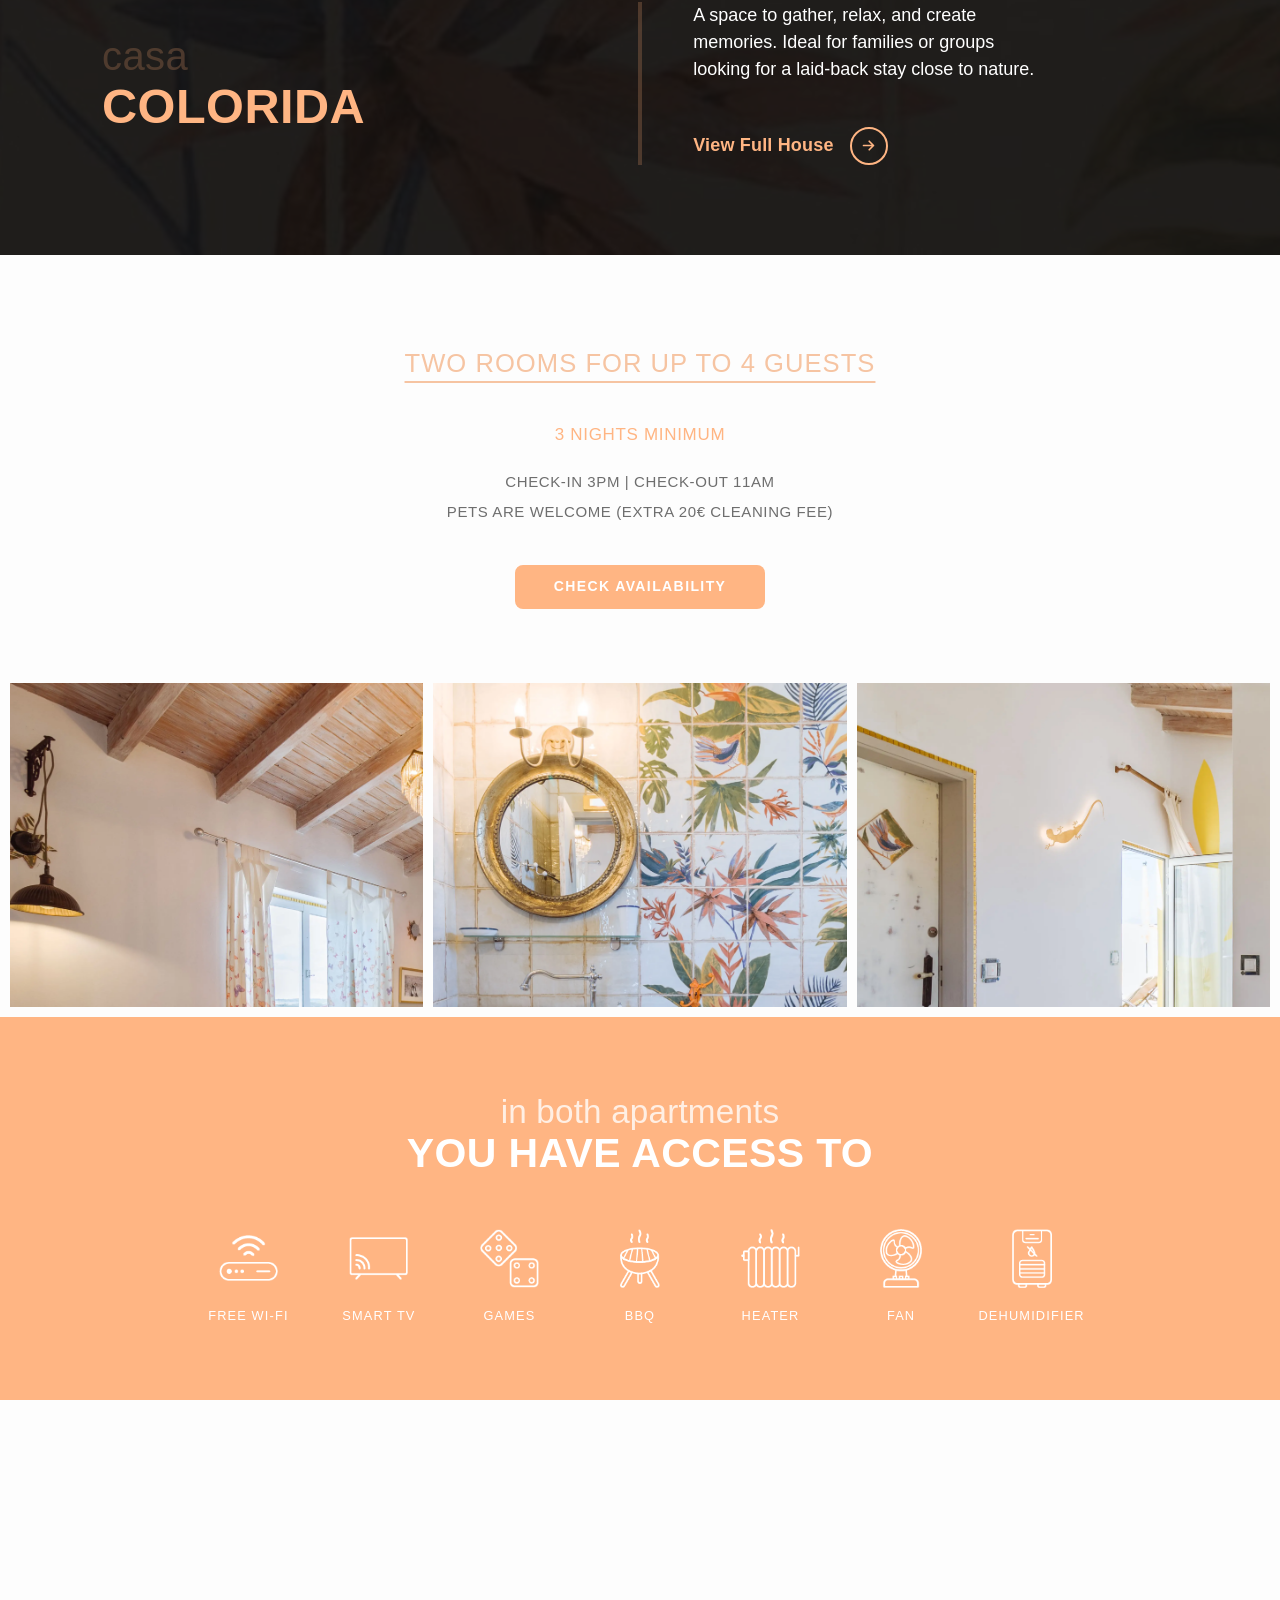
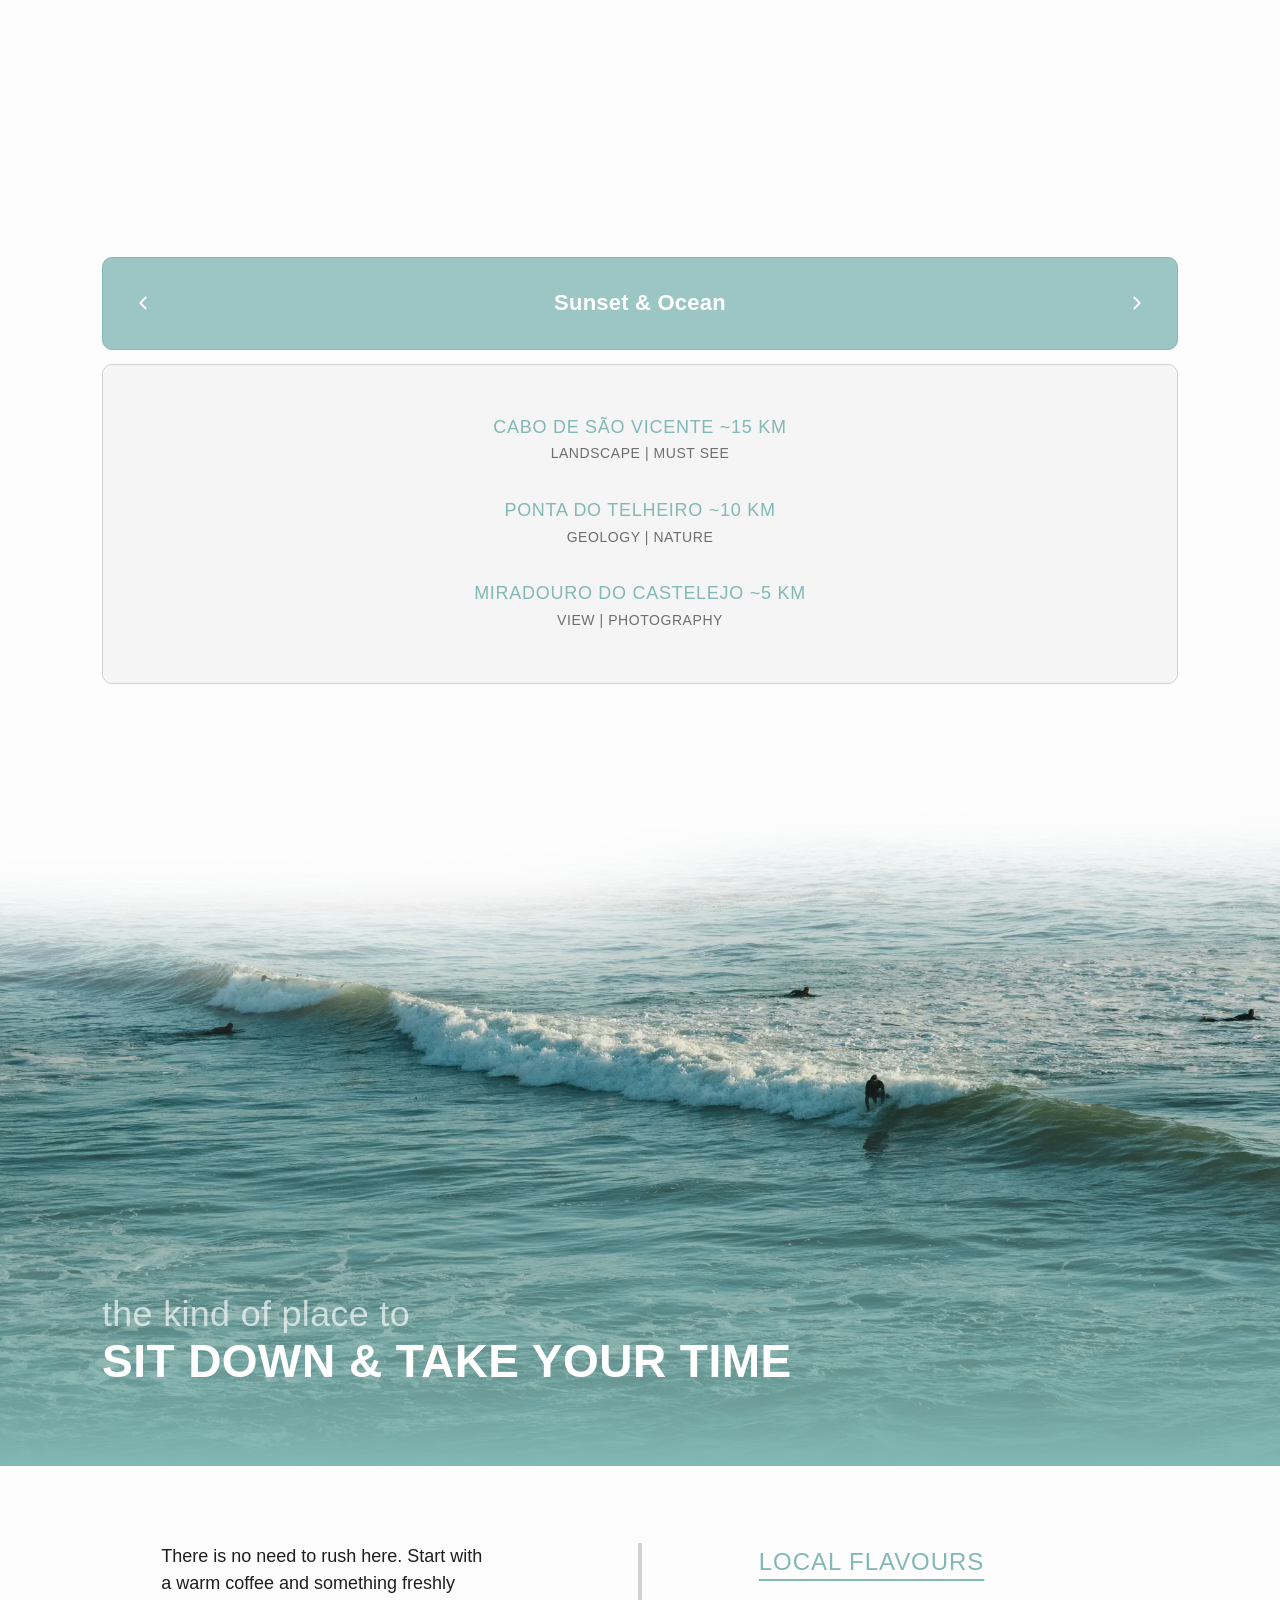
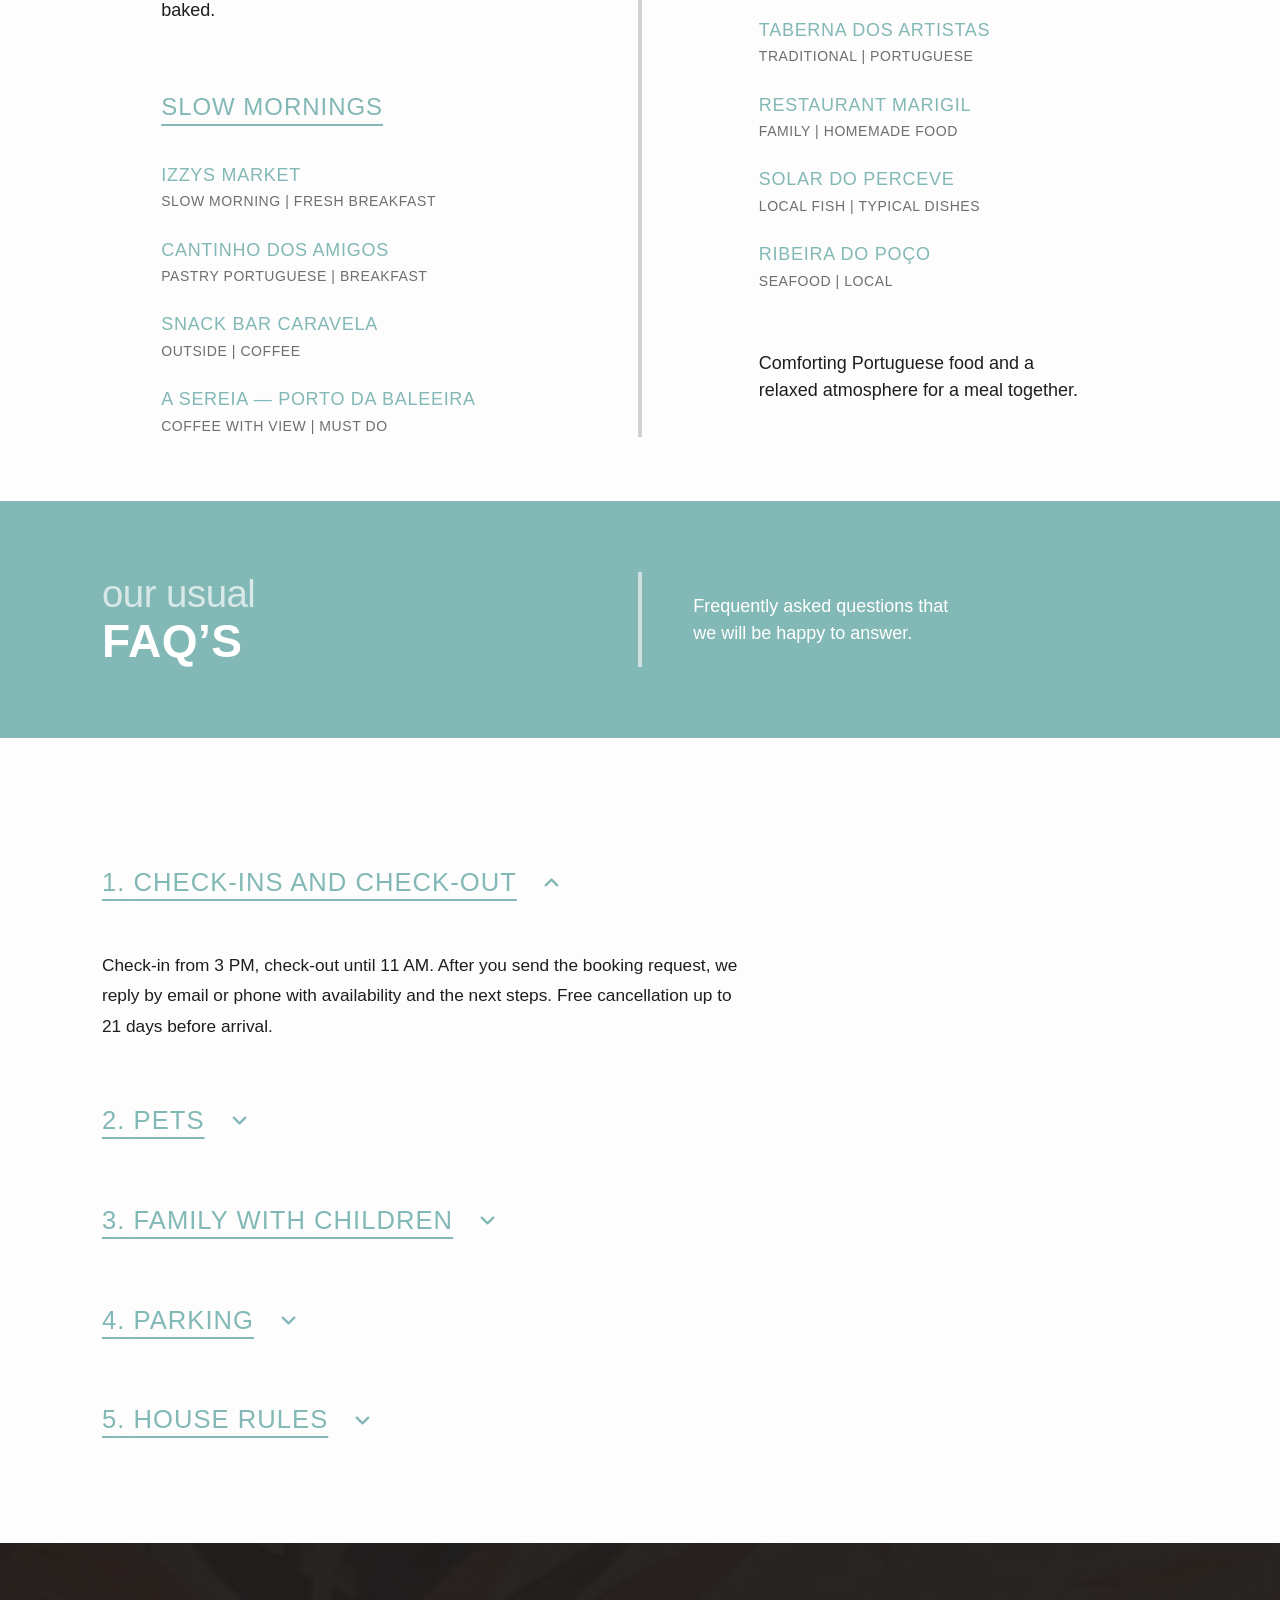
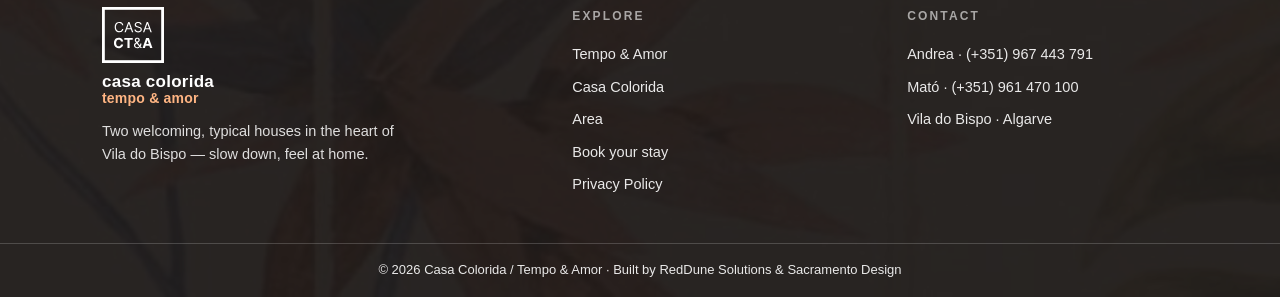
==== commit d14d4d22: "style(home): titulos do carrossel de lugares com iniciais maiusculas `text-transform: capitalize` no" ====
--- a/index.html
+++ b/index.html
@@ -483,6 +483,7 @@
 .rec-title {
   grid-area: 1 / 1; opacity: 0; visibility: hidden;
   font-size: clamp(16px,1.9vw,22px); font-weight: 700; letter-spacing: .01em; color: #fff;
+  text-transform: capitalize;
   transition: opacity .3s;
 }
 .rec-title.on { opacity: 1; visibility: visible; }
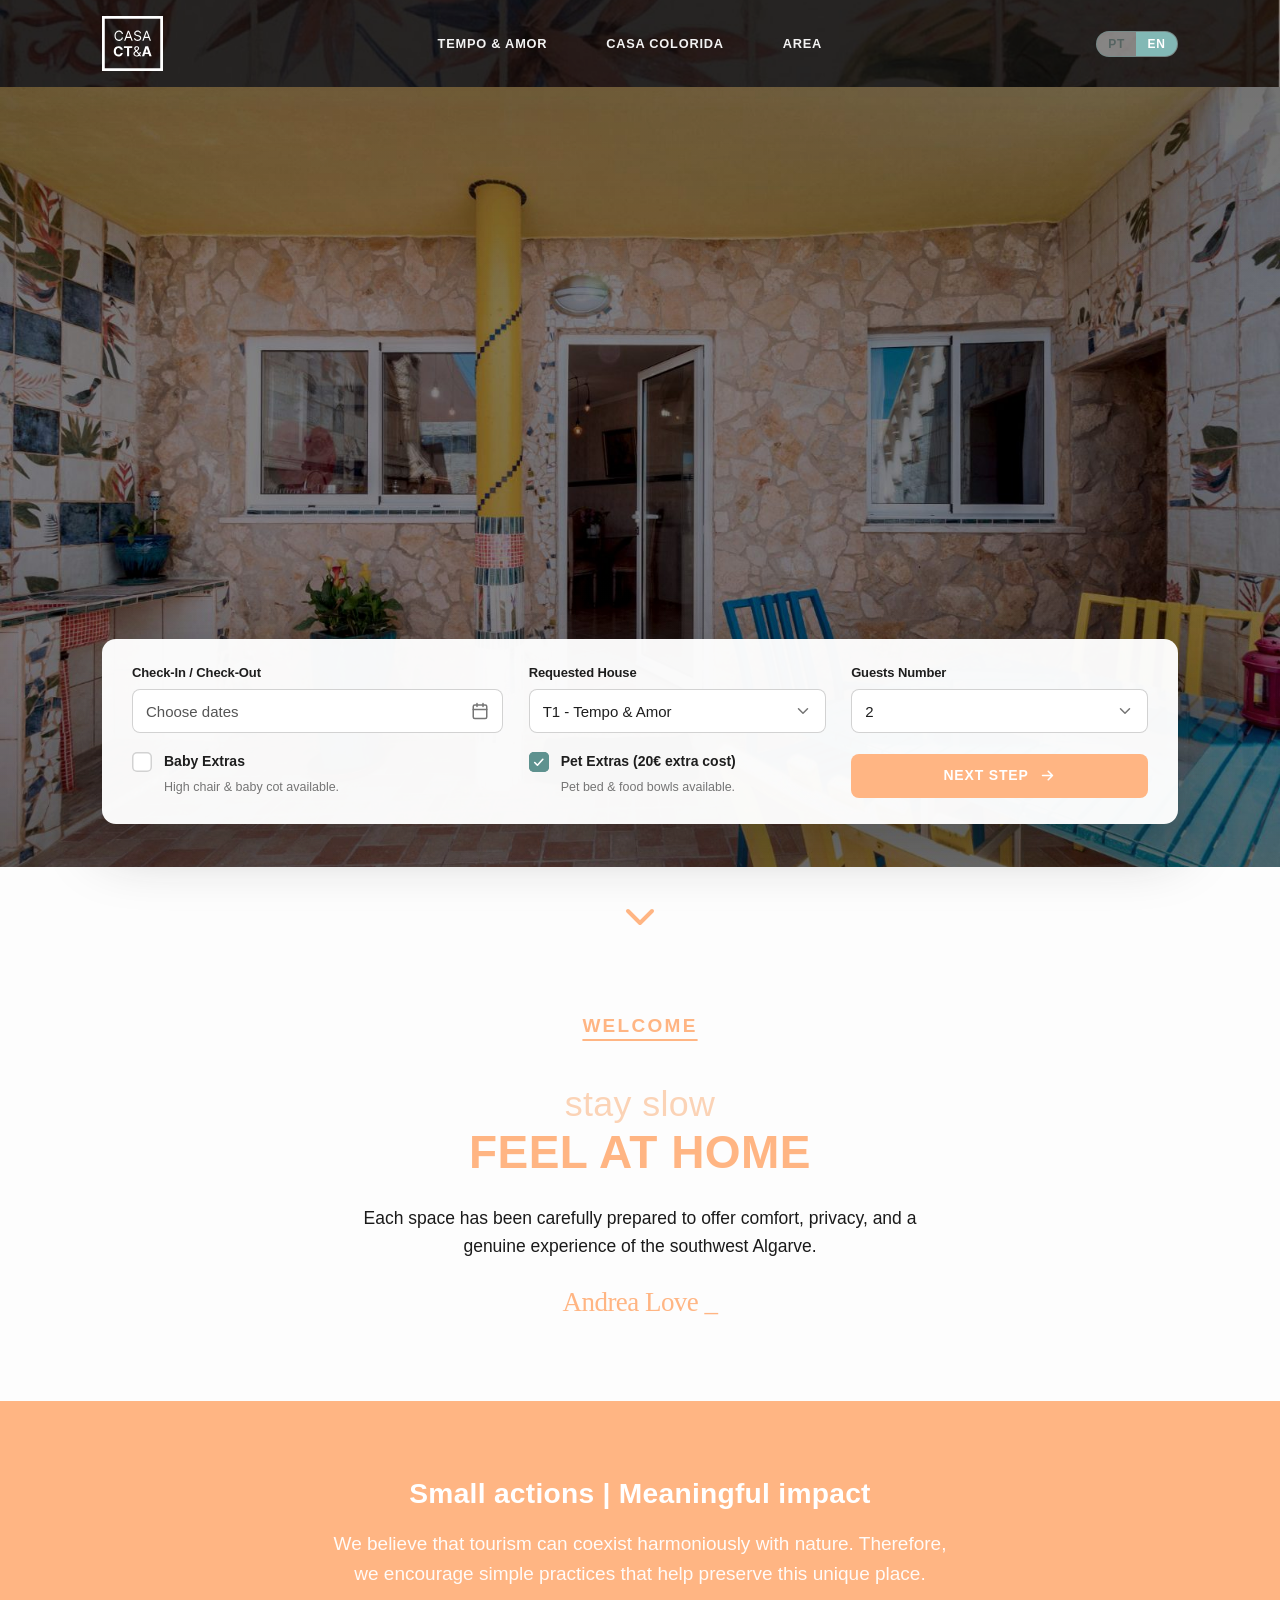
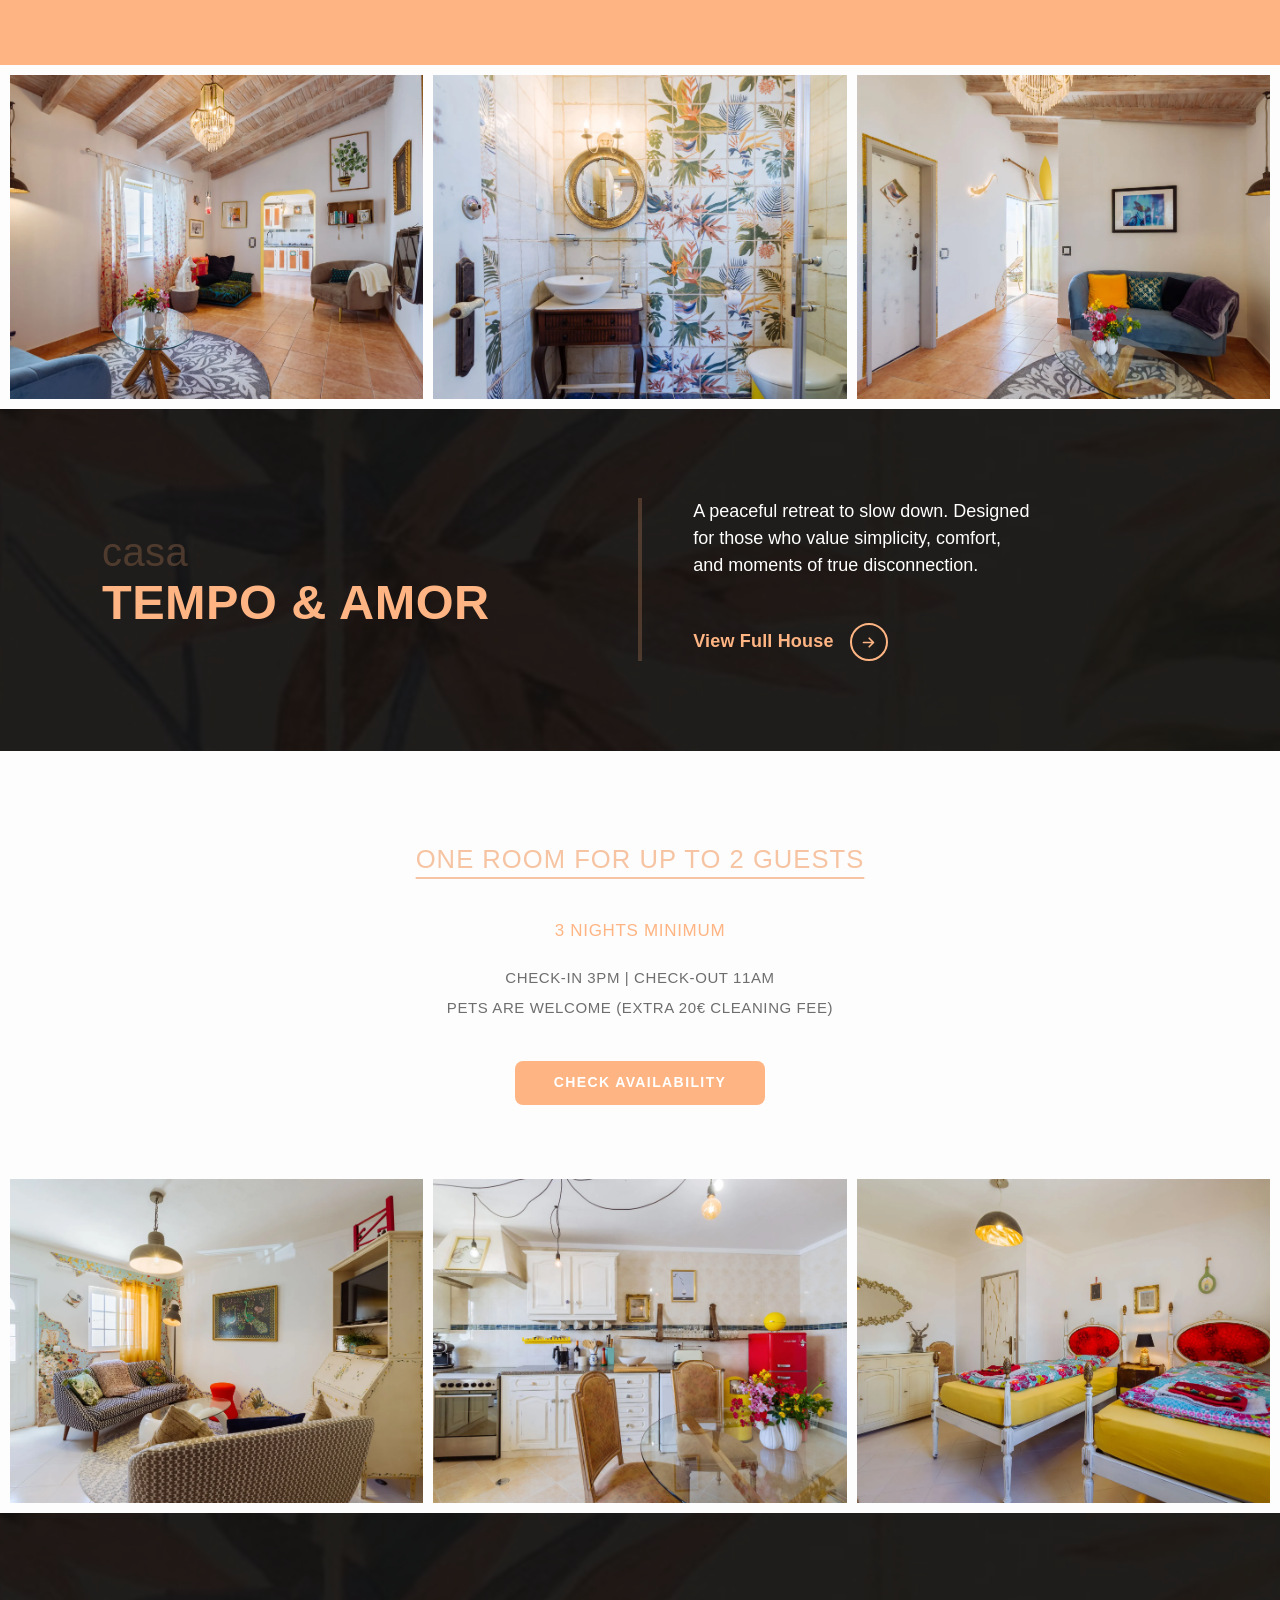
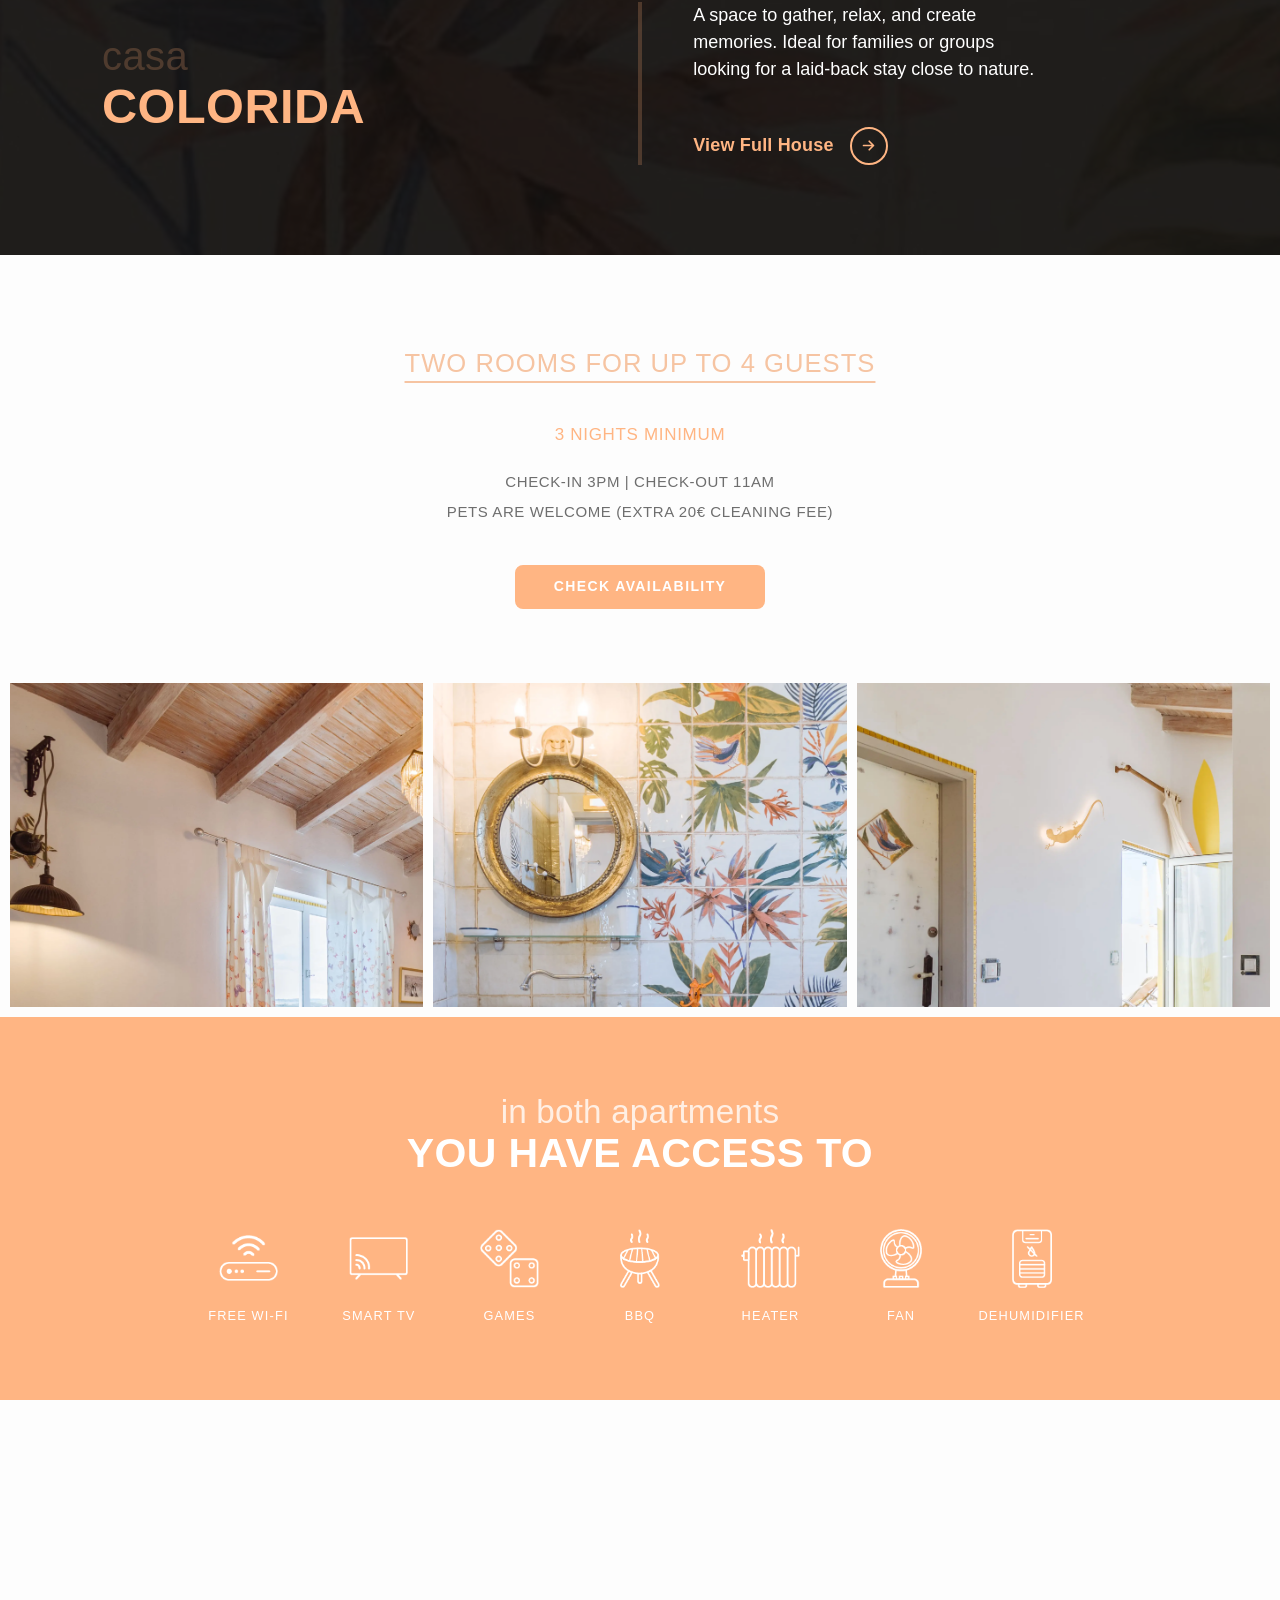
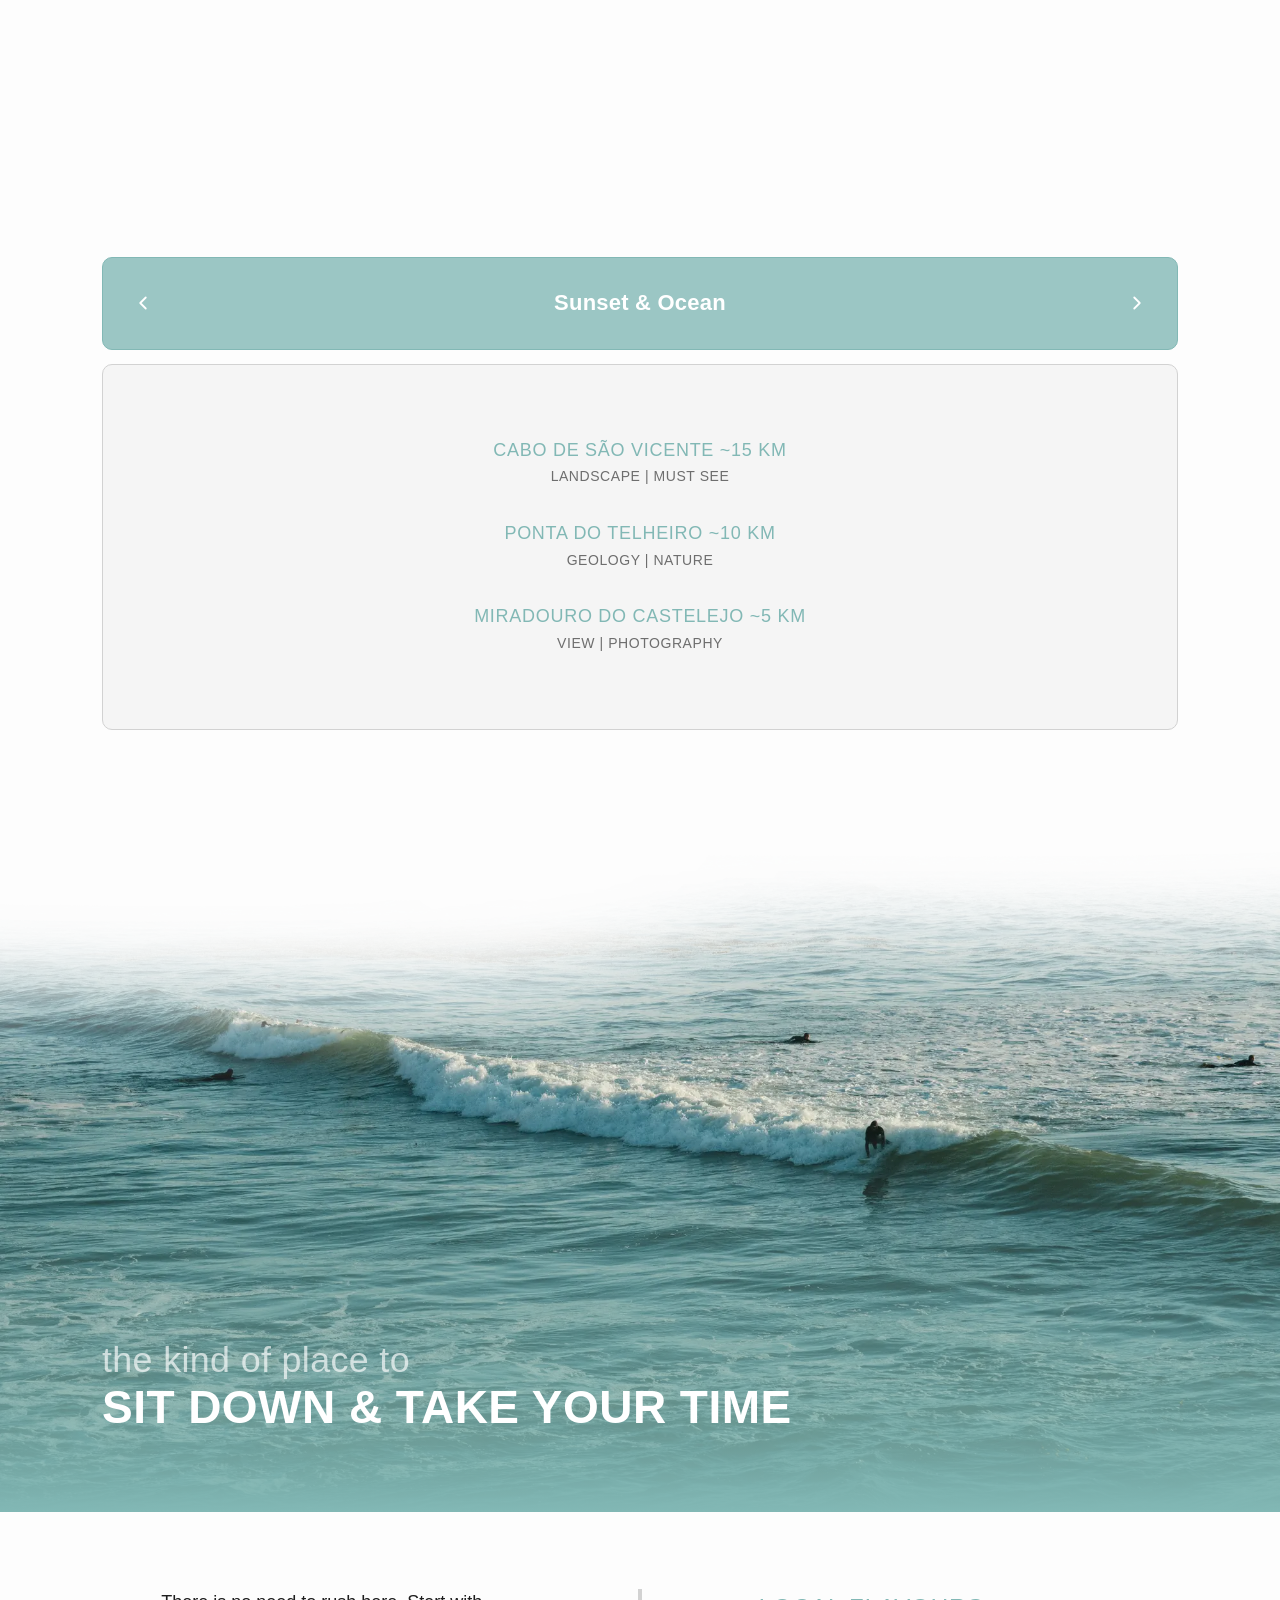
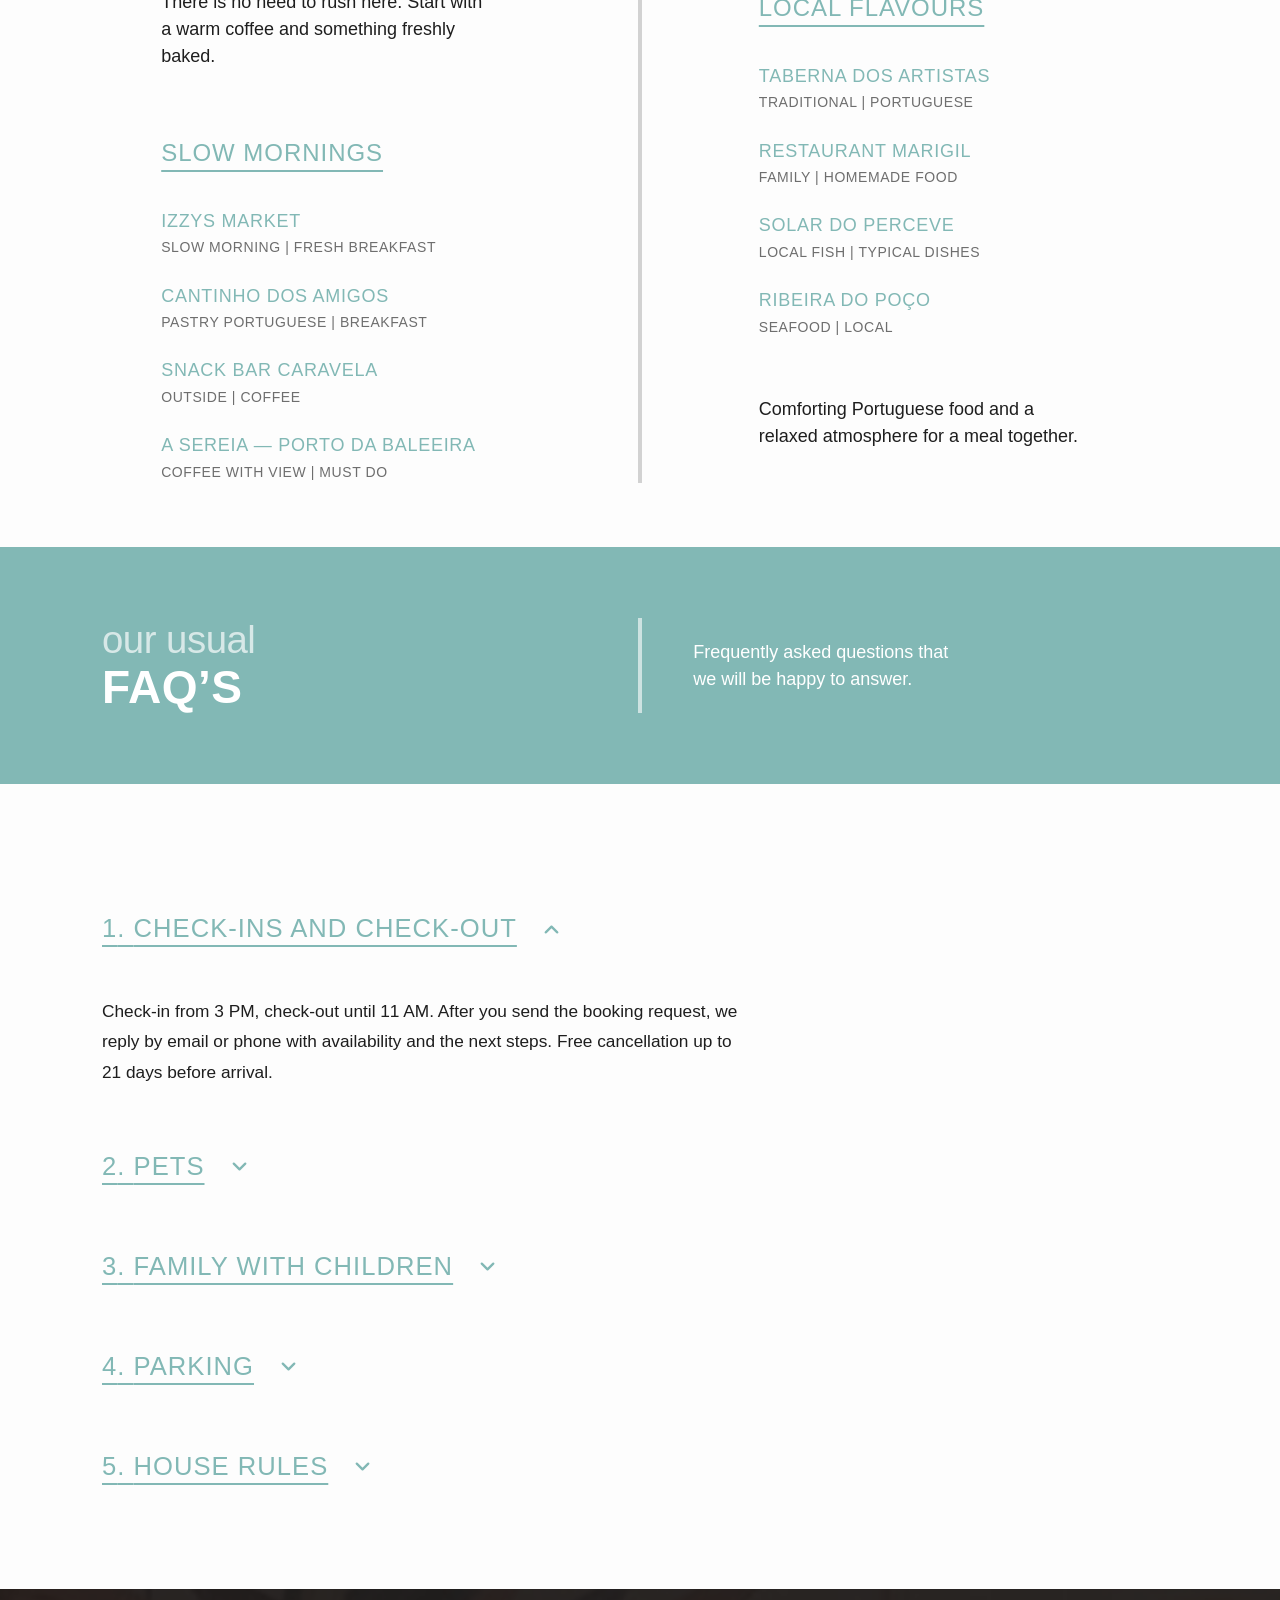
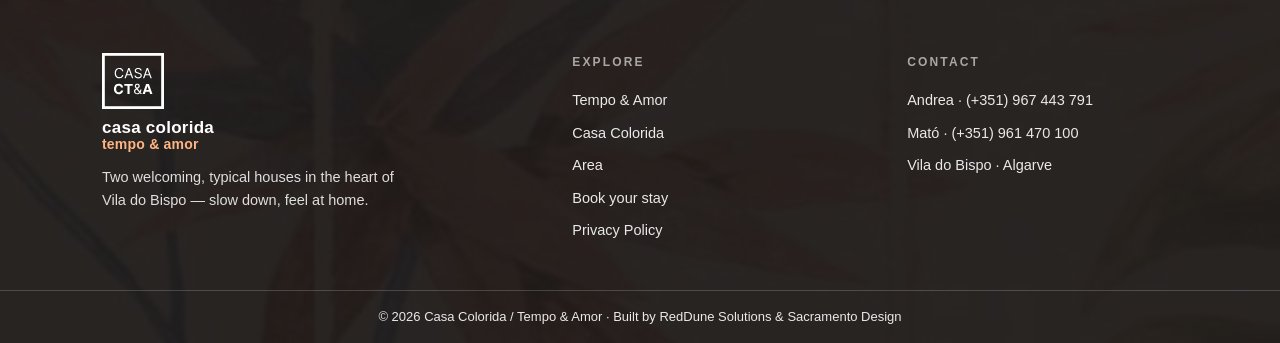
==== commit 2846863e: "style(home): ar vertical igual em todas as paginas do carrossel O espaco entre links ja era igual (3" ====
--- a/index.html
+++ b/index.html
@@ -456,7 +456,7 @@
 /* os slides ocupam a MESMA célula da grelha: a altura fica presa ao maior
    e a secção deixa de saltar quando se muda de slide. `align-items: center`
    centra os slides curtos nessa altura, em vez de os encostar ao topo */
-.rec-stage { display: grid; align-items: center; }
+.rec-stage { display: grid; align-items: center; padding-block: clamp(14px,1.8vw,26px); }
 .rec-slide { grid-area: 1 / 1; opacity: 0; visibility: hidden; pointer-events: none; }
 .rec-slide.on { opacity: 1; visibility: visible; pointer-events: auto; animation: recIn .45s ease both; }
 @keyframes recIn { from { opacity: 0; transform: translateY(8px); } to { opacity: 1; transform: none; } }
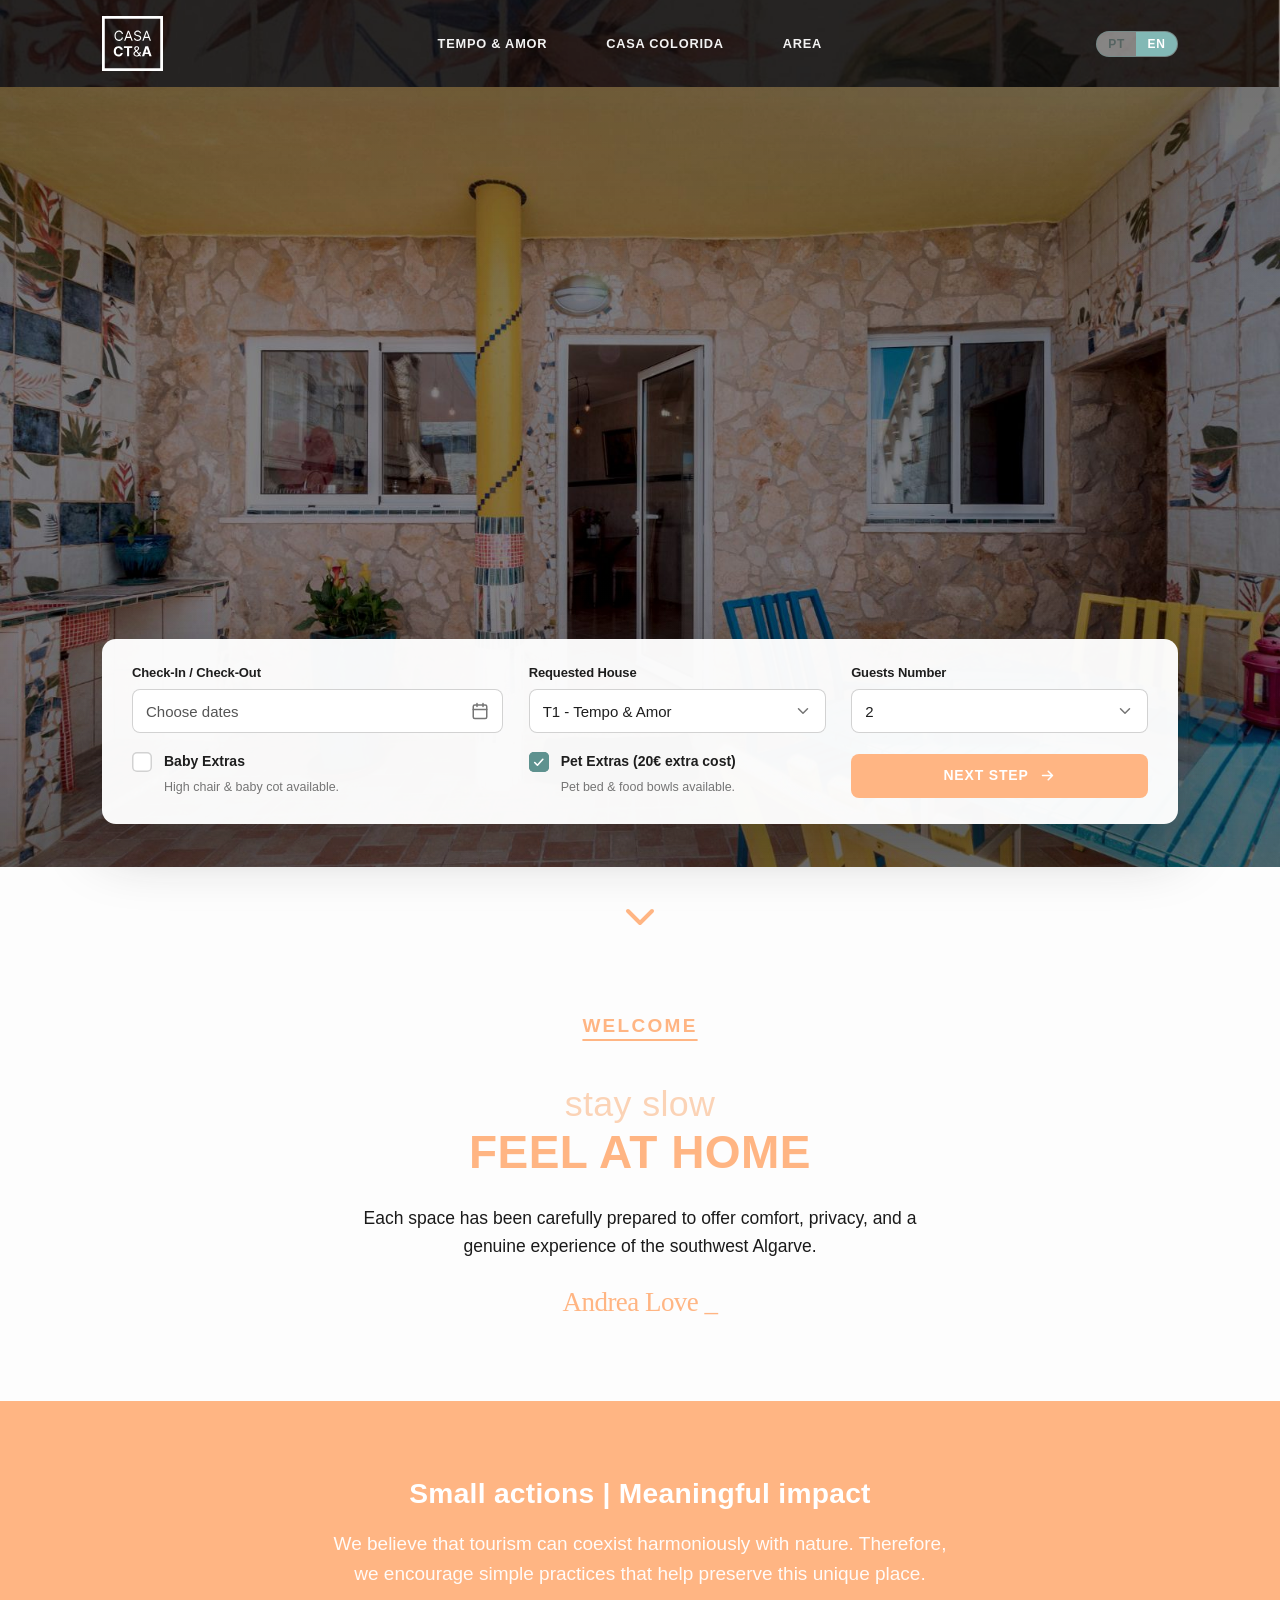
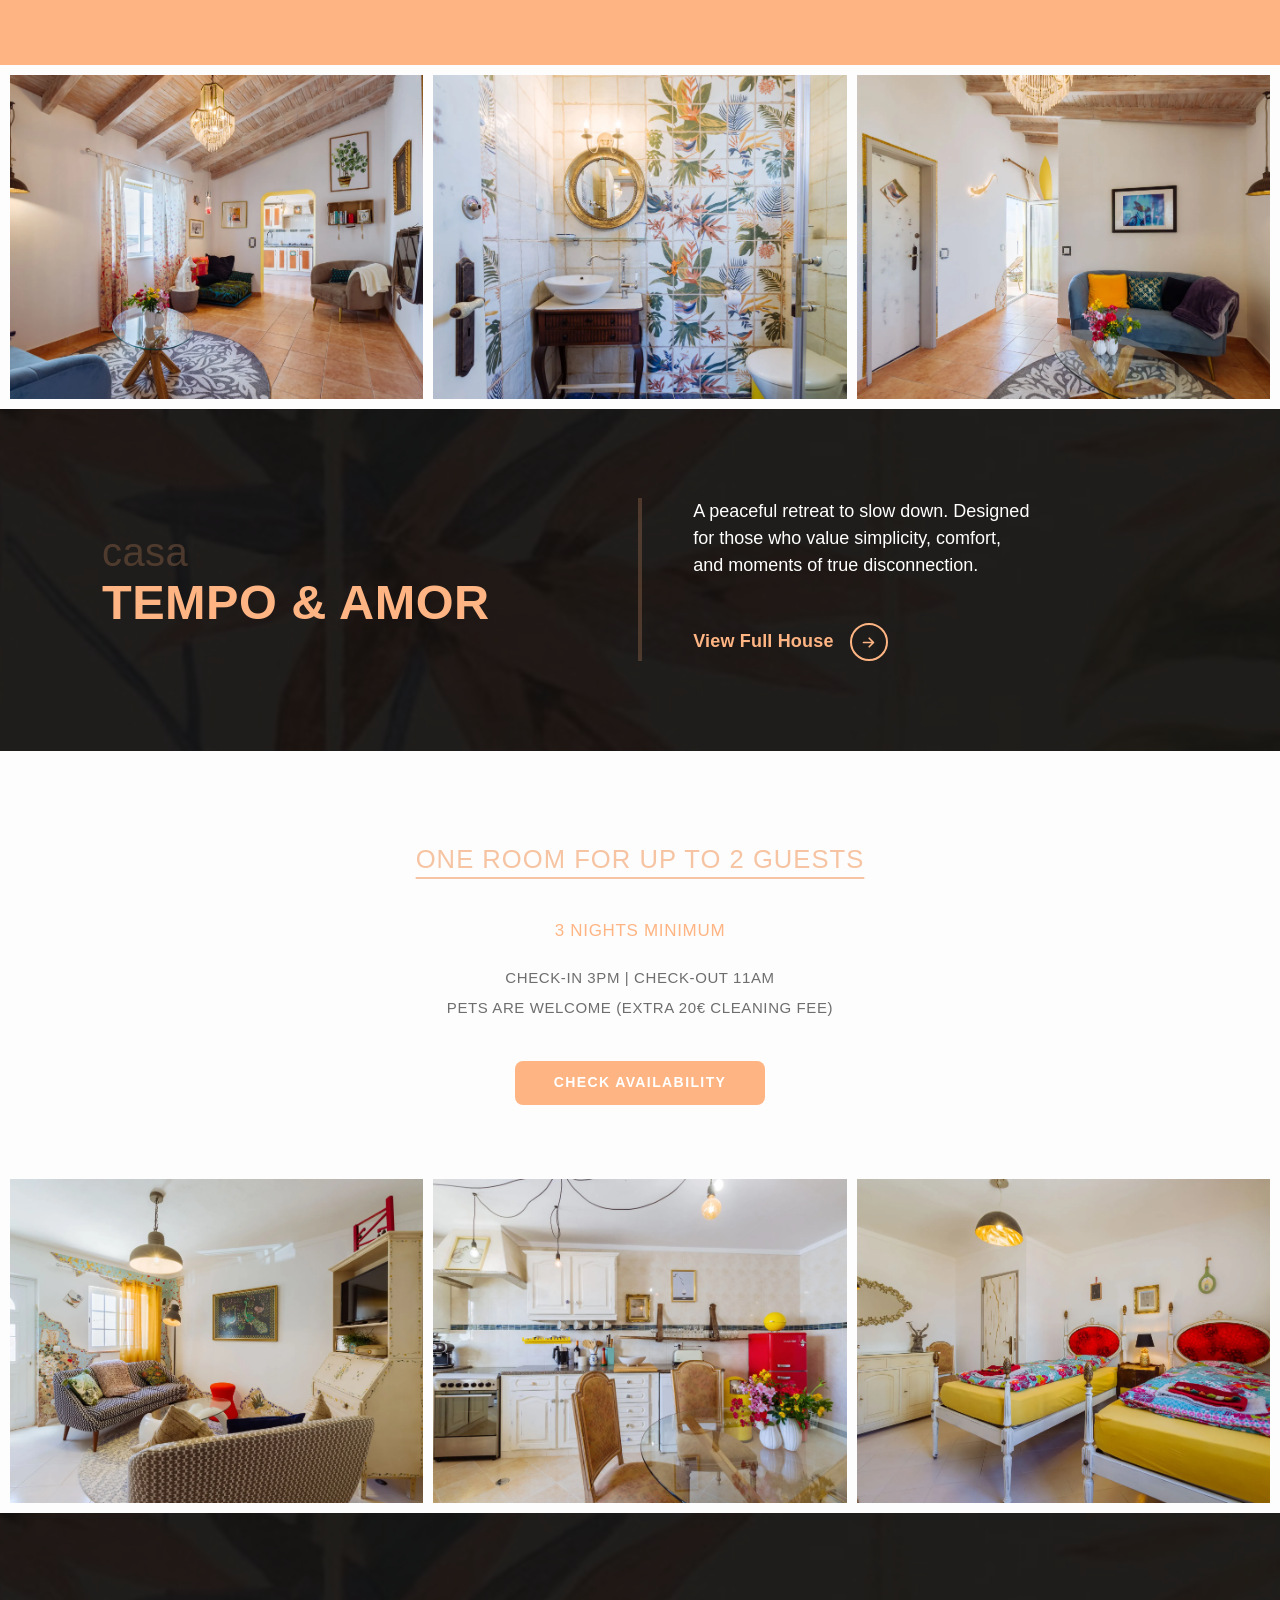
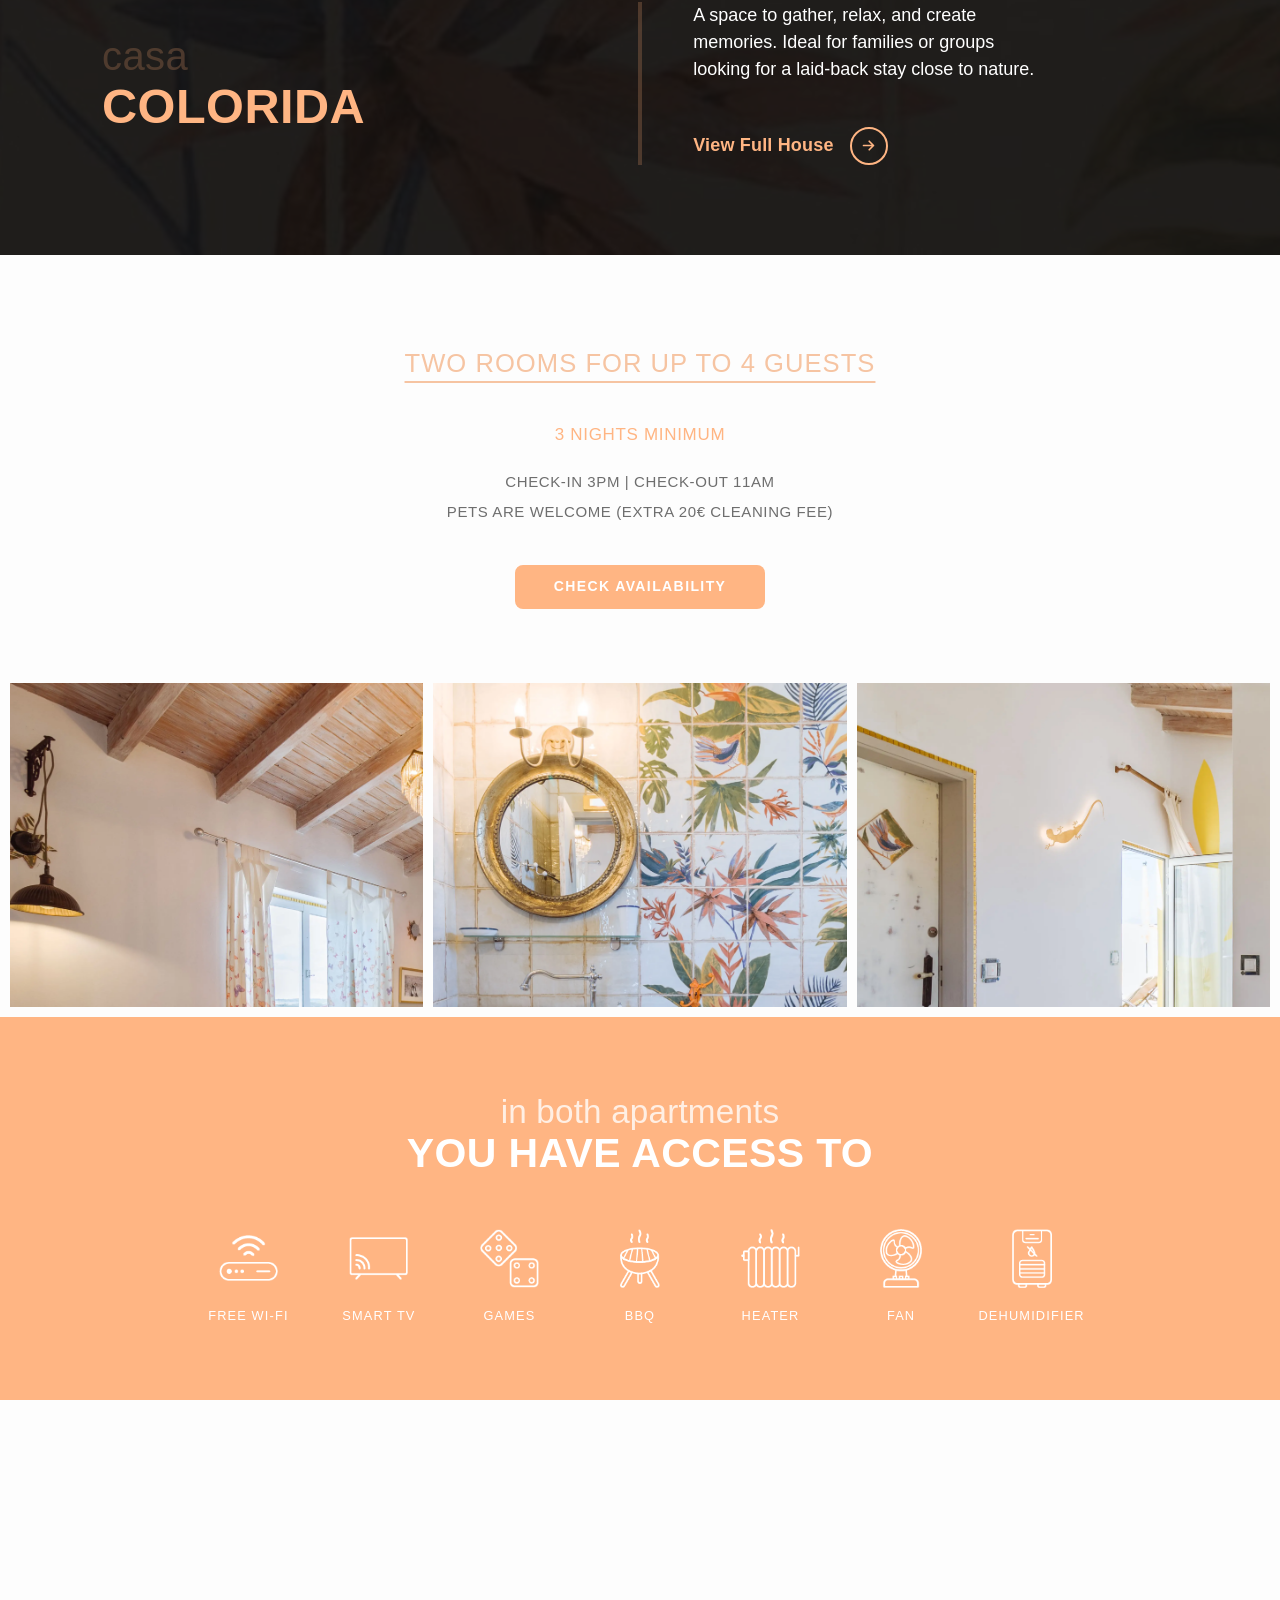
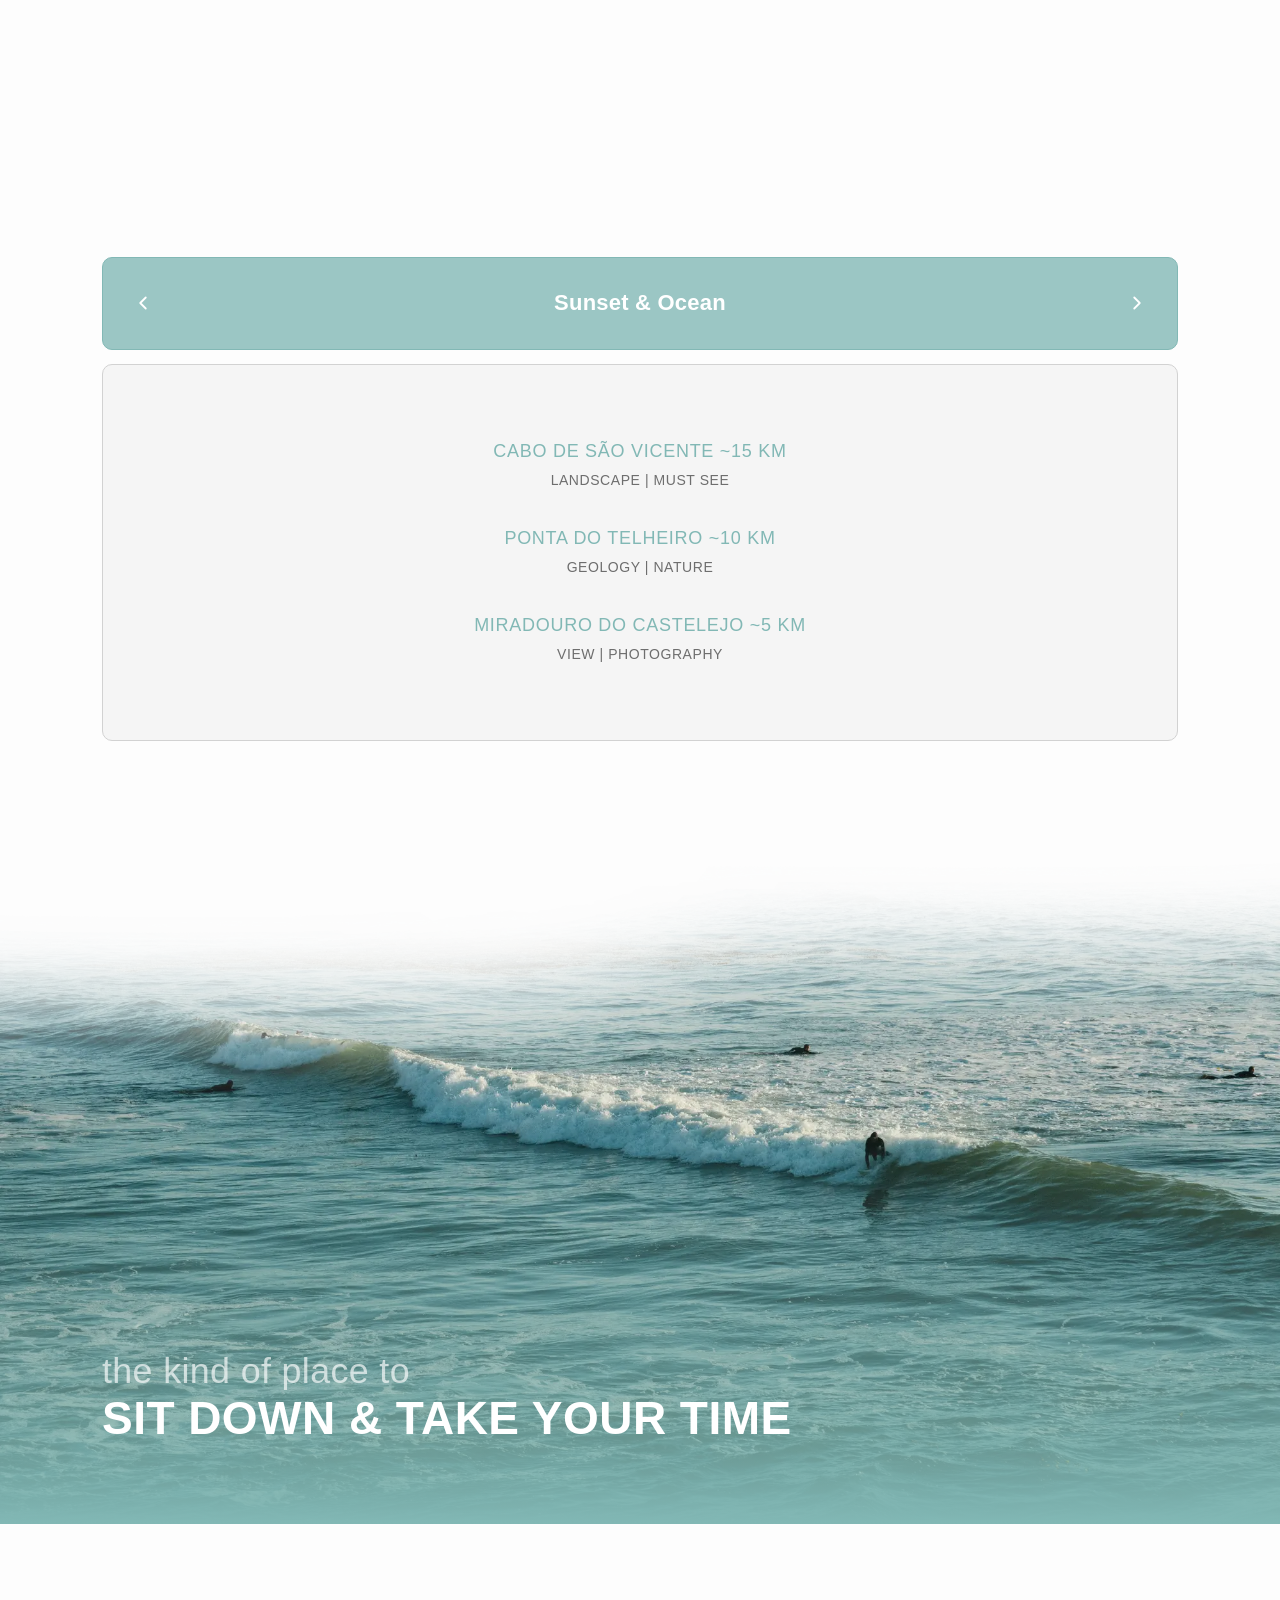
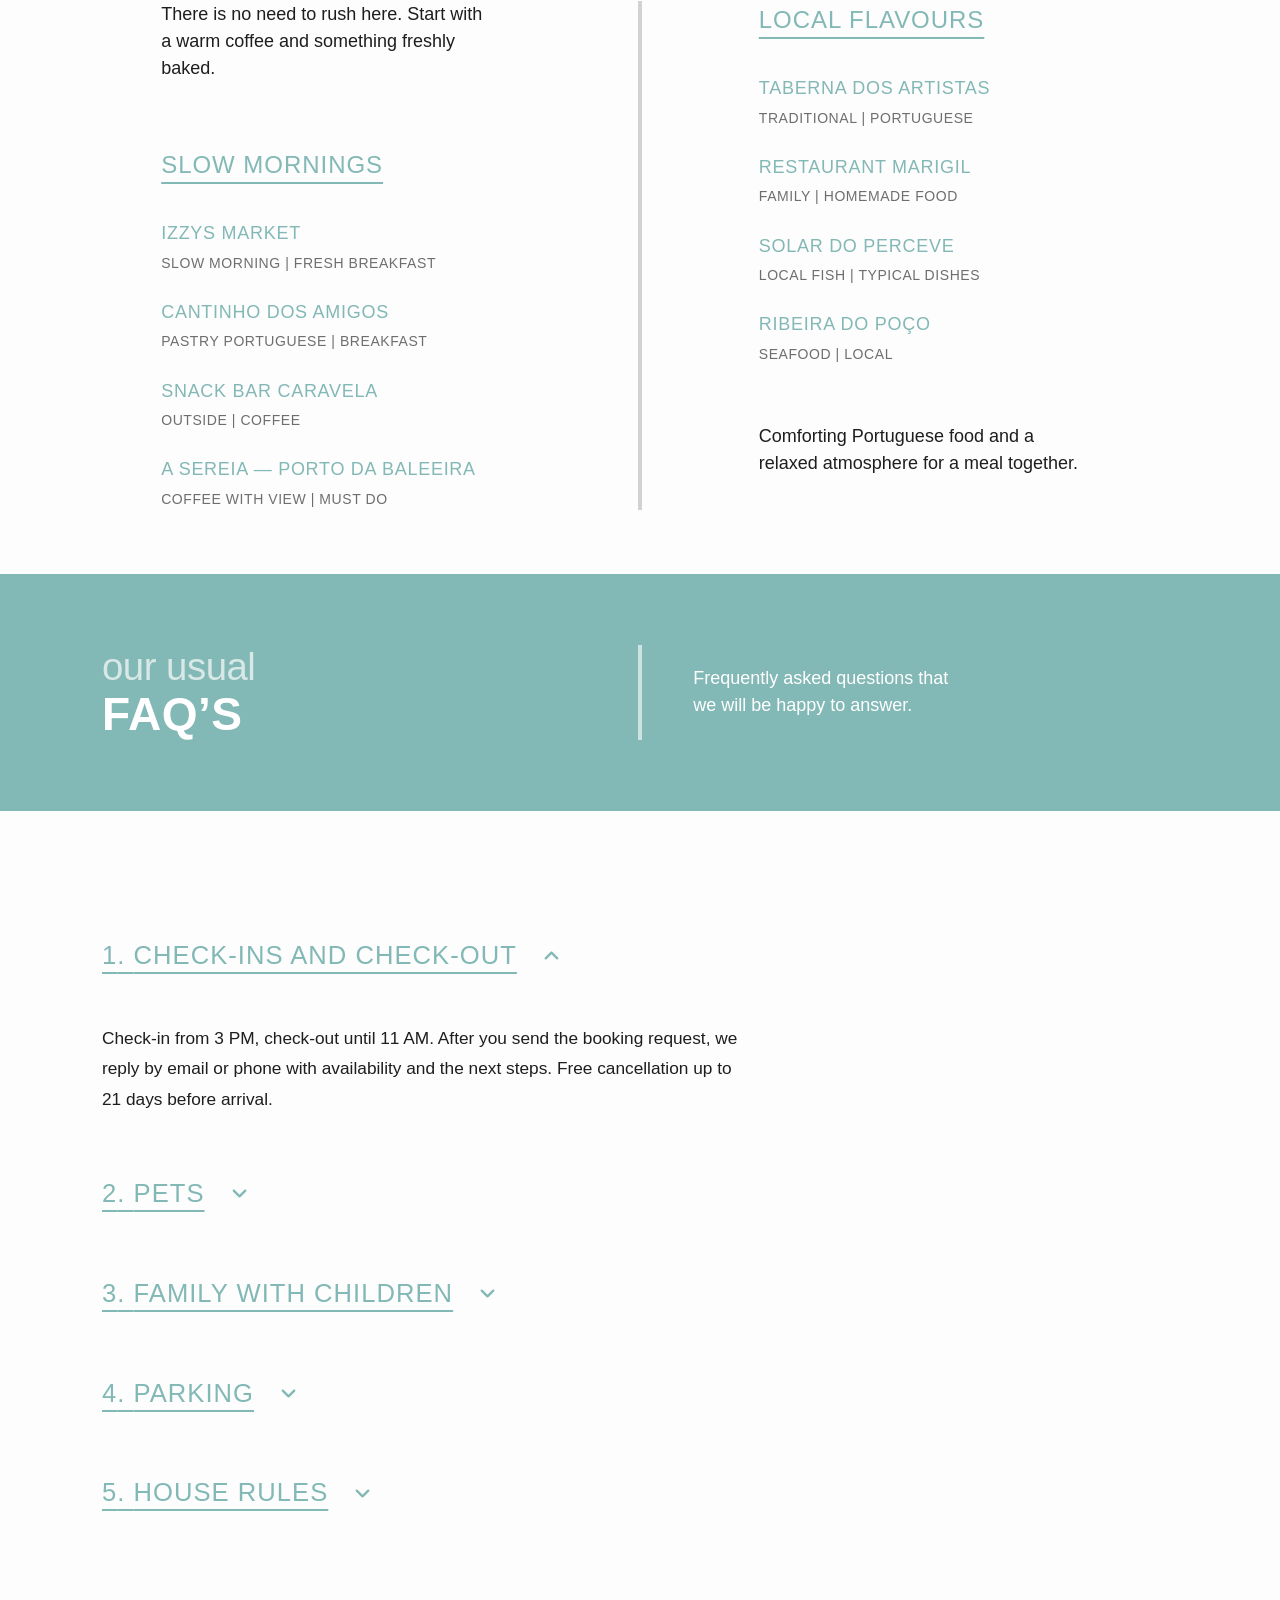
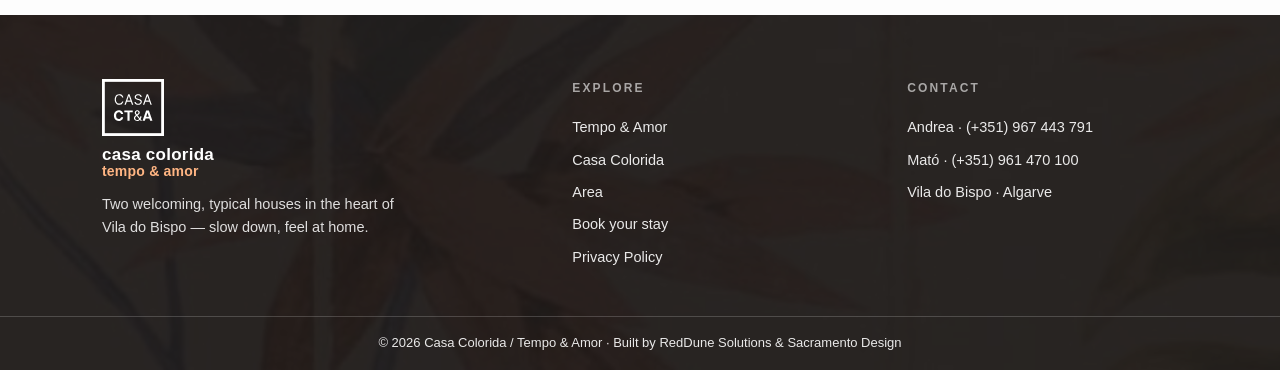
==== commit 8598bef0: "fix(home): links dos lugares clicaveis so no texto .rec-item .n passa de block a inline-block: a are" ====
--- a/index.html
+++ b/index.html
@@ -511,7 +511,9 @@
   grid-template-columns: repeat(2, minmax(0, 330px));
   text-align: left;
 }
-.rec-item .n { display: block; font-size: clamp(14px,1.5vw,18px); font-weight: 400; letter-spacing: .04em; text-transform: uppercase; color: var(--sage); line-height: 1.25; }
+/* inline-block: a área clicável é só a caixa do texto, não a largura toda da
+   coluna (a etiqueta por baixo é block, por isso a quebra de linha mantém-se) */
+.rec-item .n { display: inline-block; font-size: clamp(14px,1.5vw,18px); font-weight: 400; letter-spacing: .04em; text-transform: uppercase; color: var(--sage); line-height: 1.25; }
 /* o nome abre o sítio no Google Maps: sublinhado só no hover/foco para não
    competir com os títulos sublinhados das secções */
 a.n { text-decoration: none; transition: color .2s; }
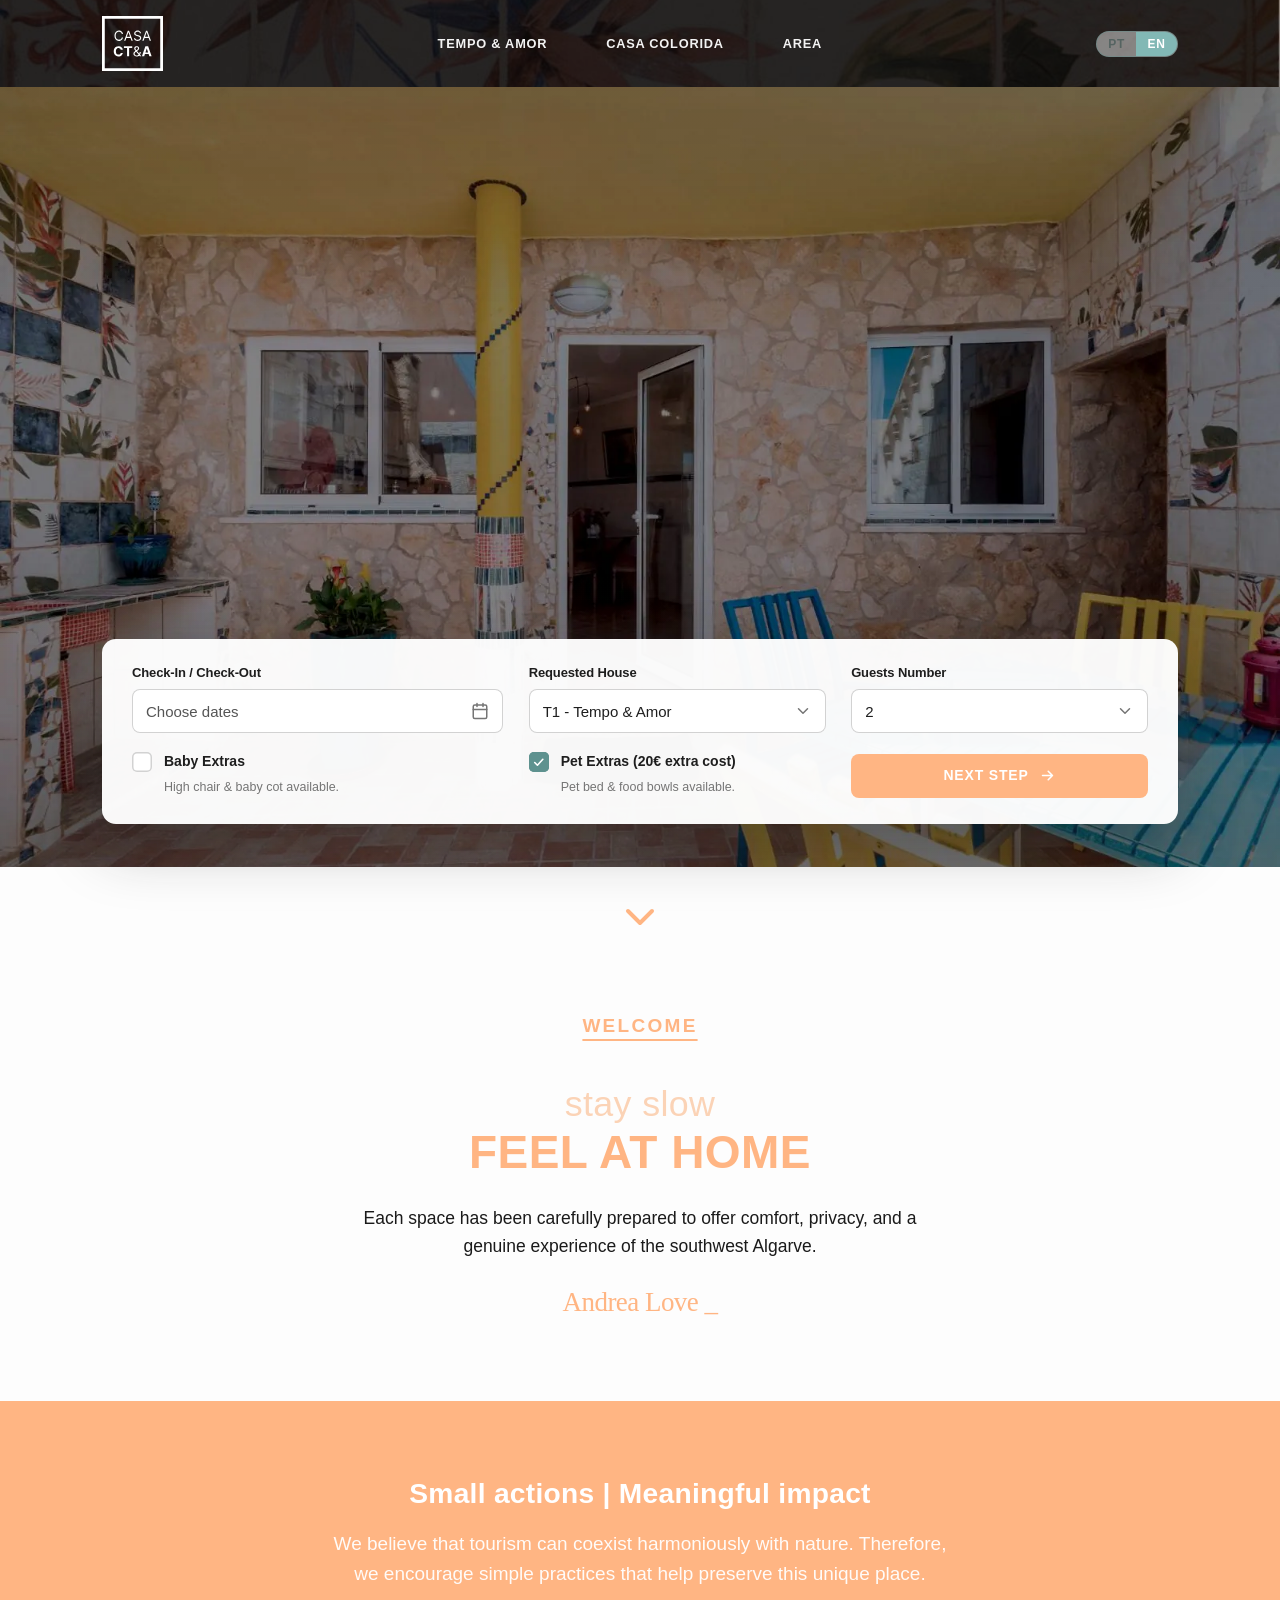
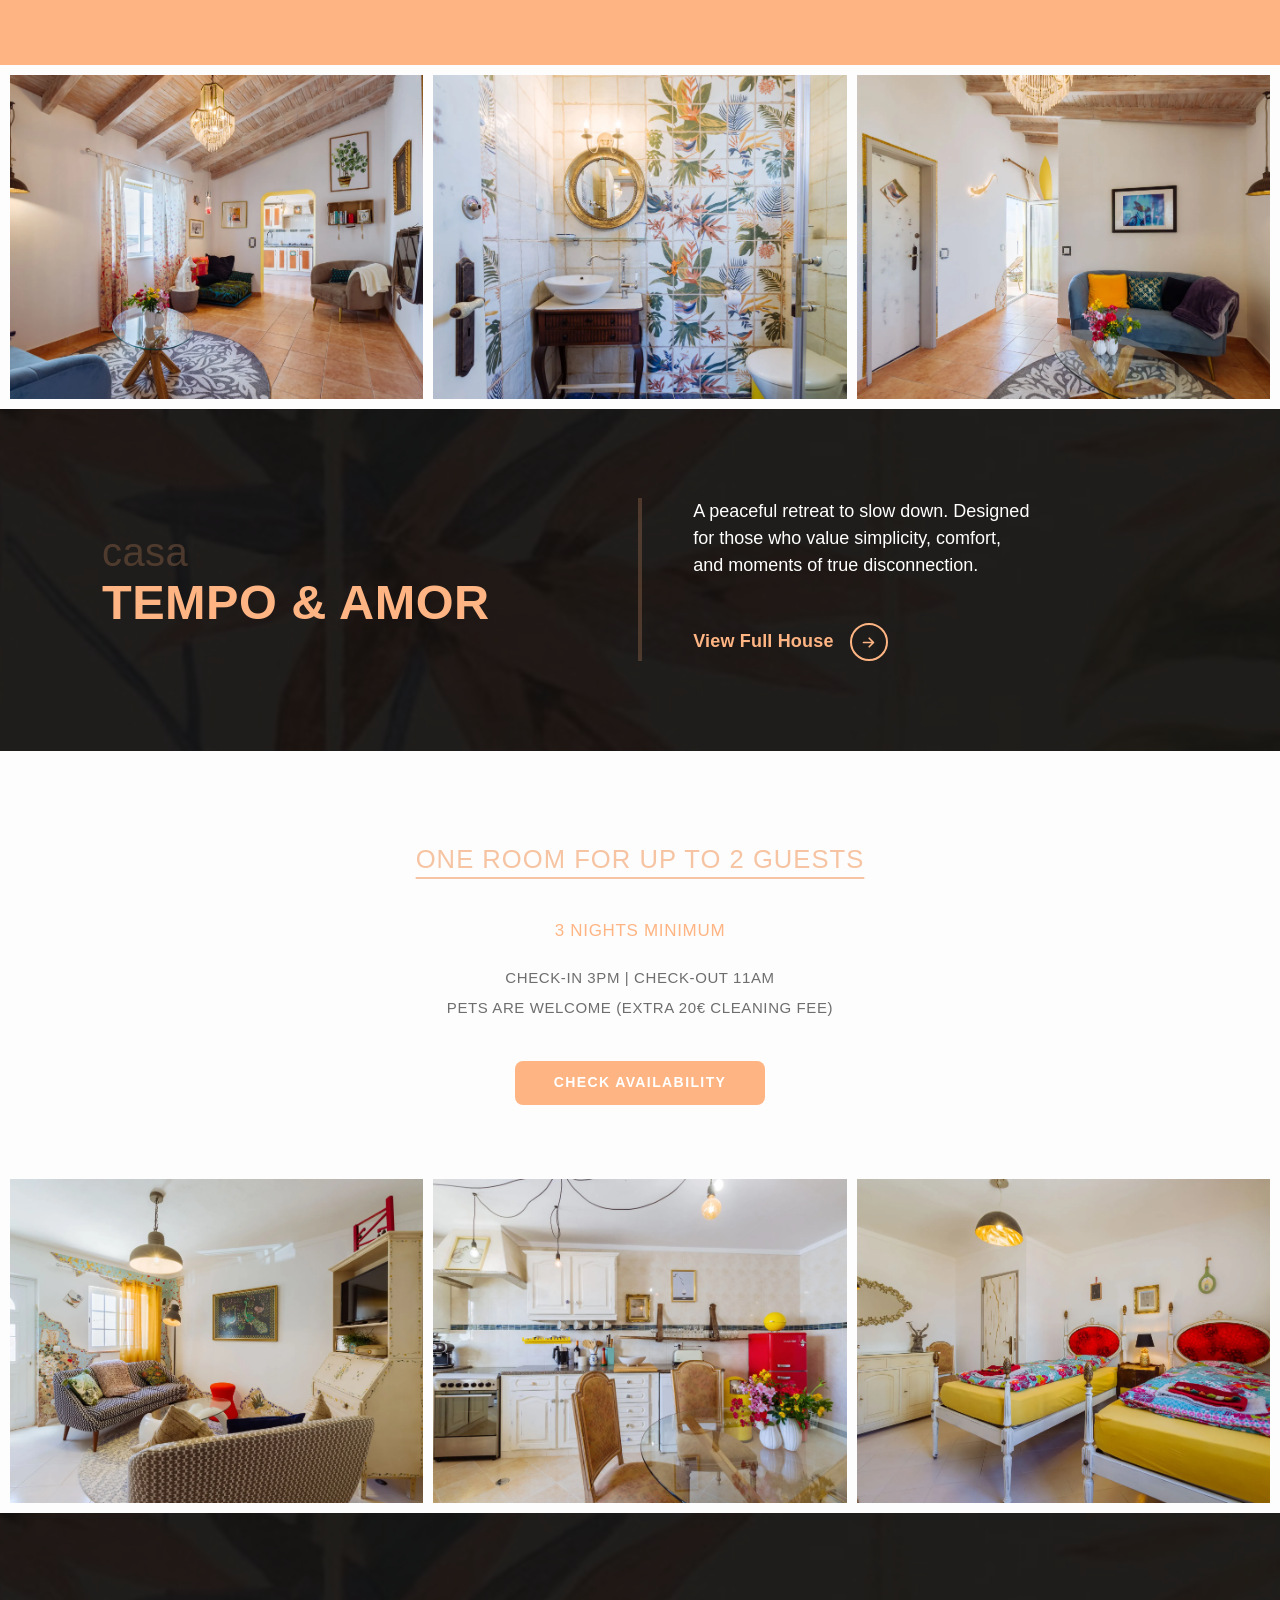
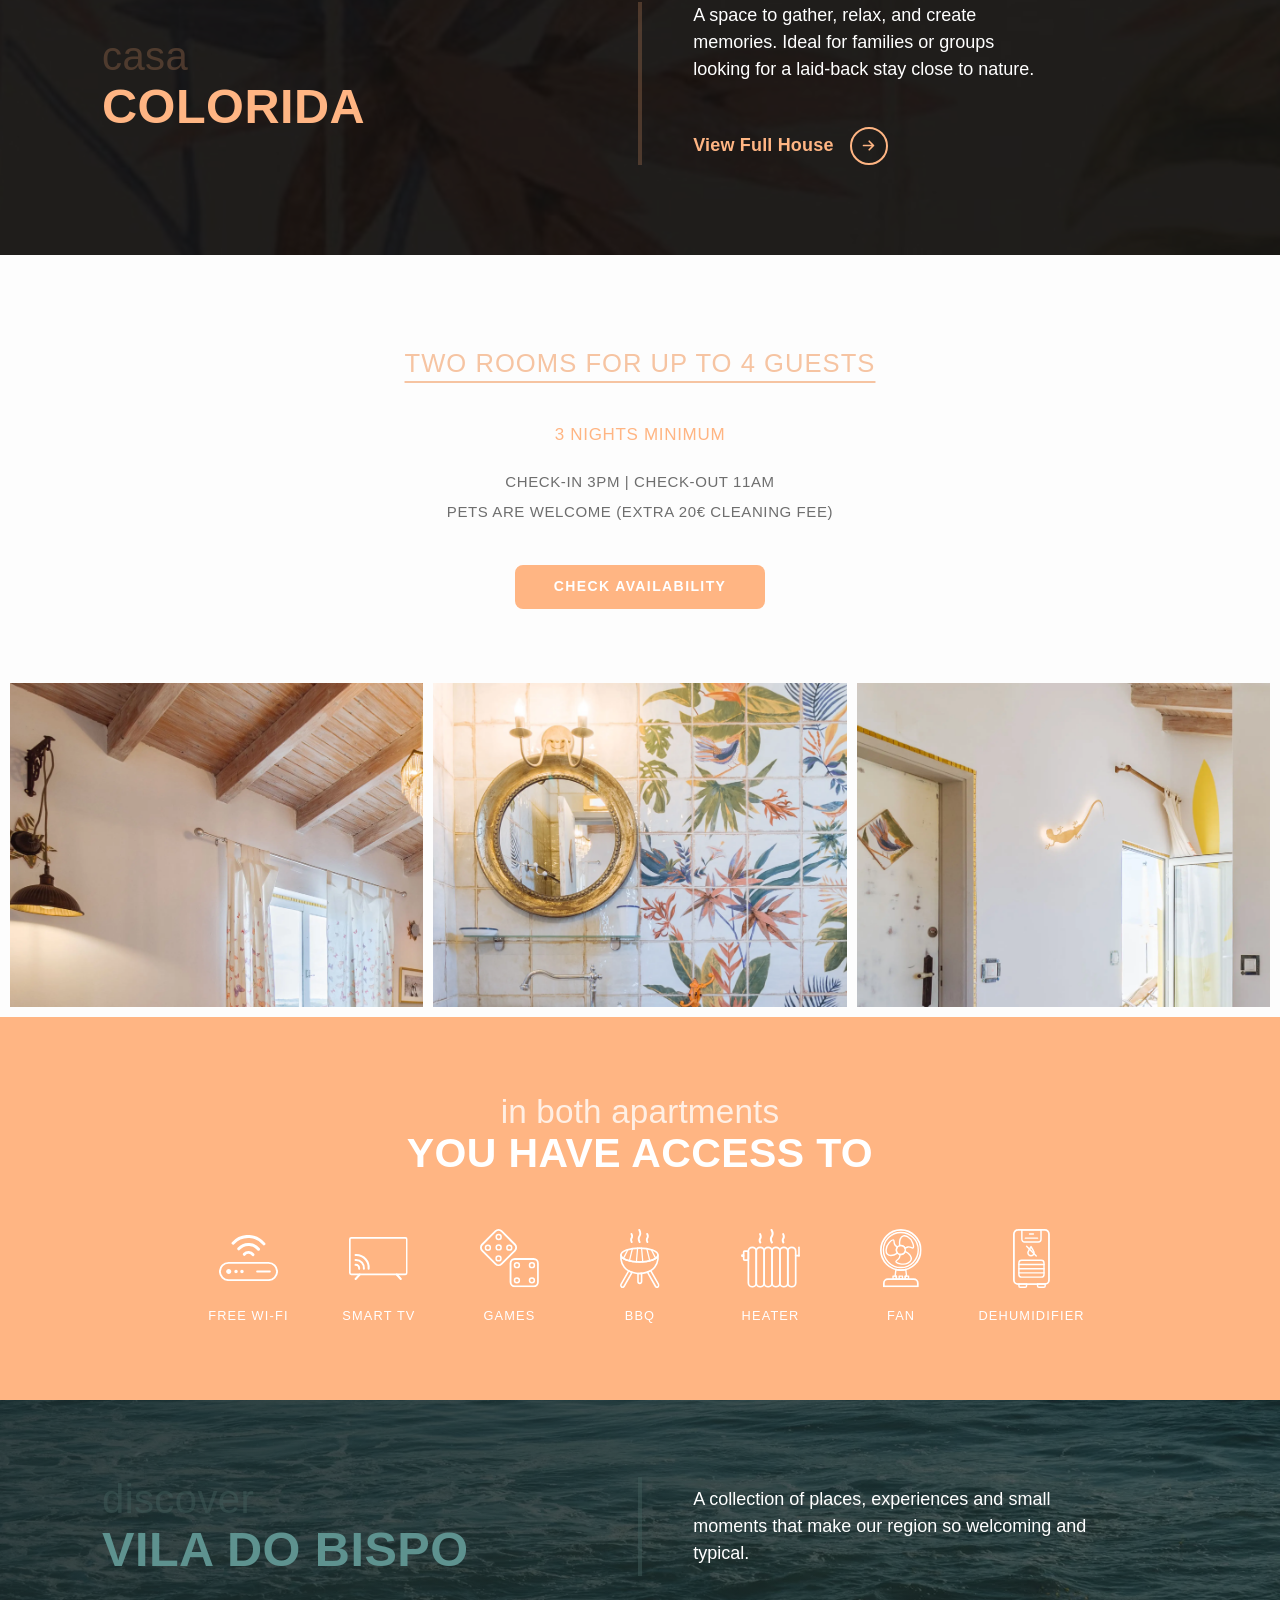
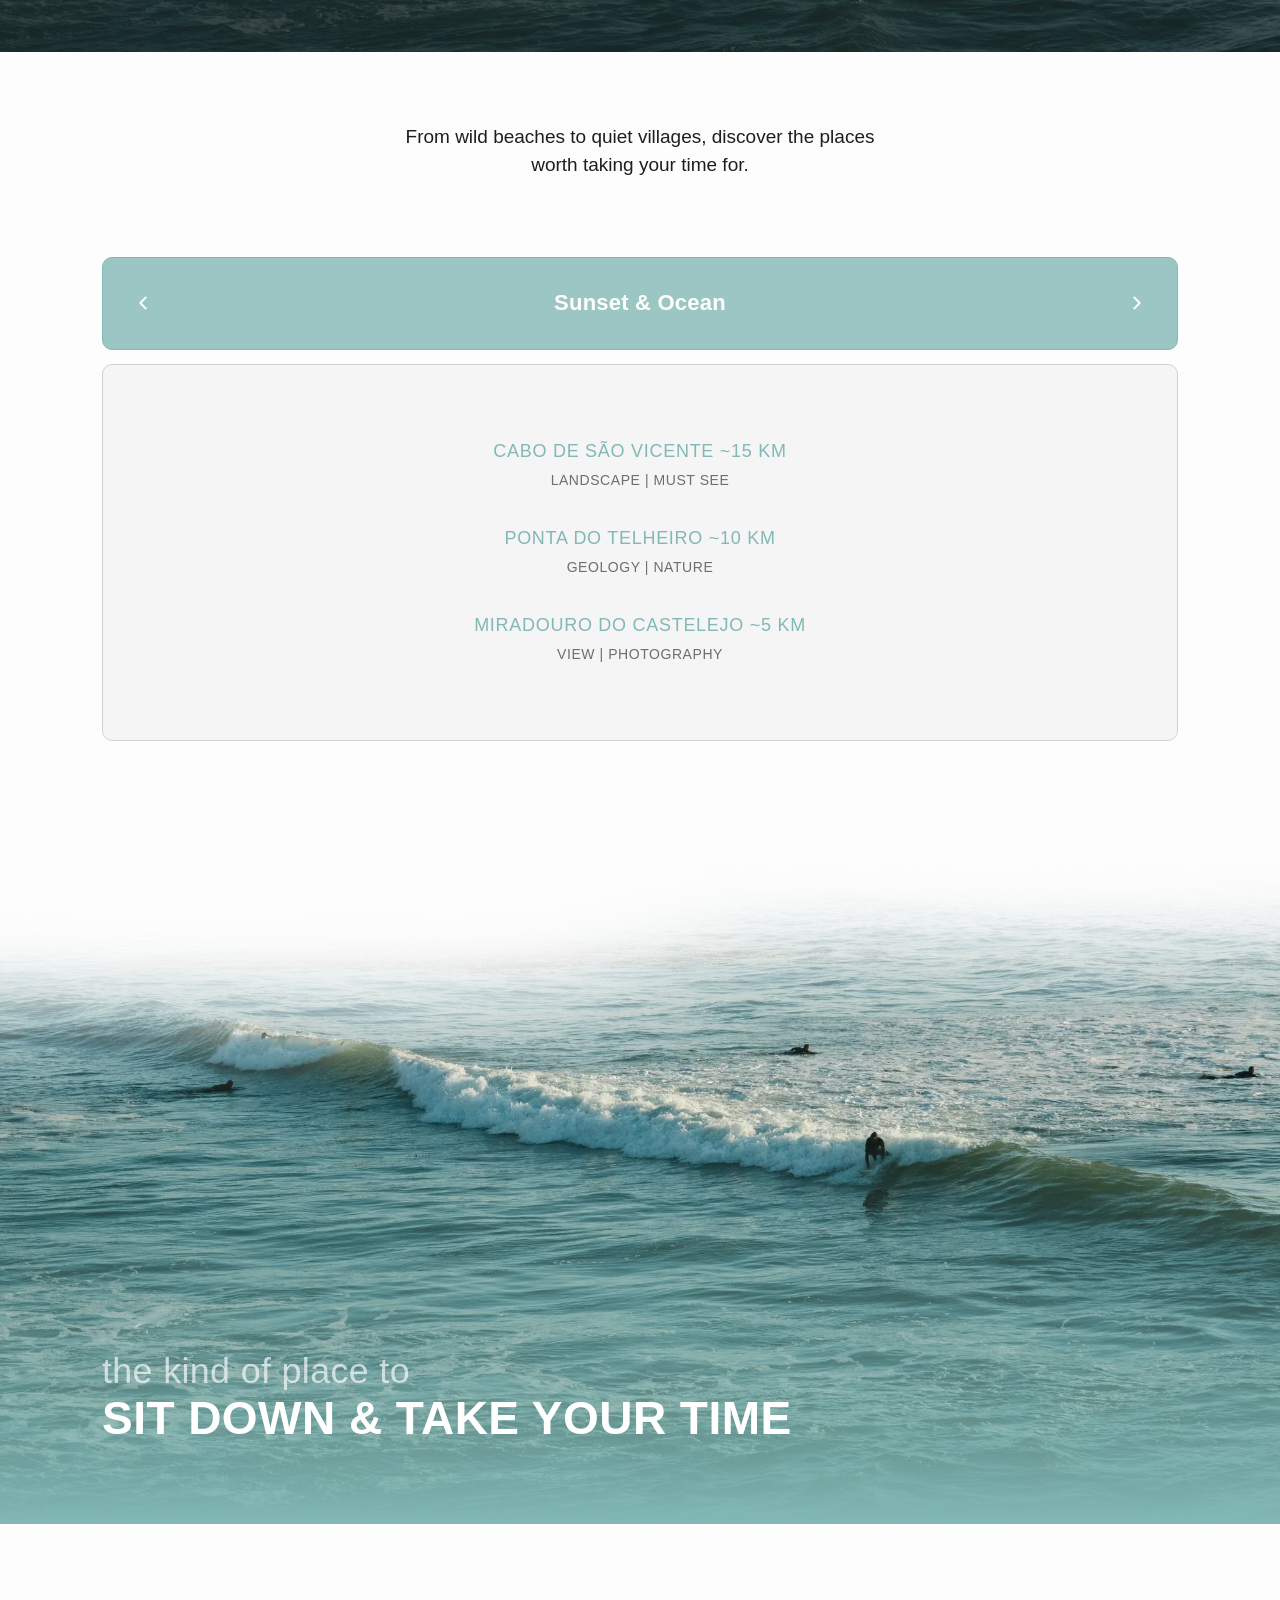
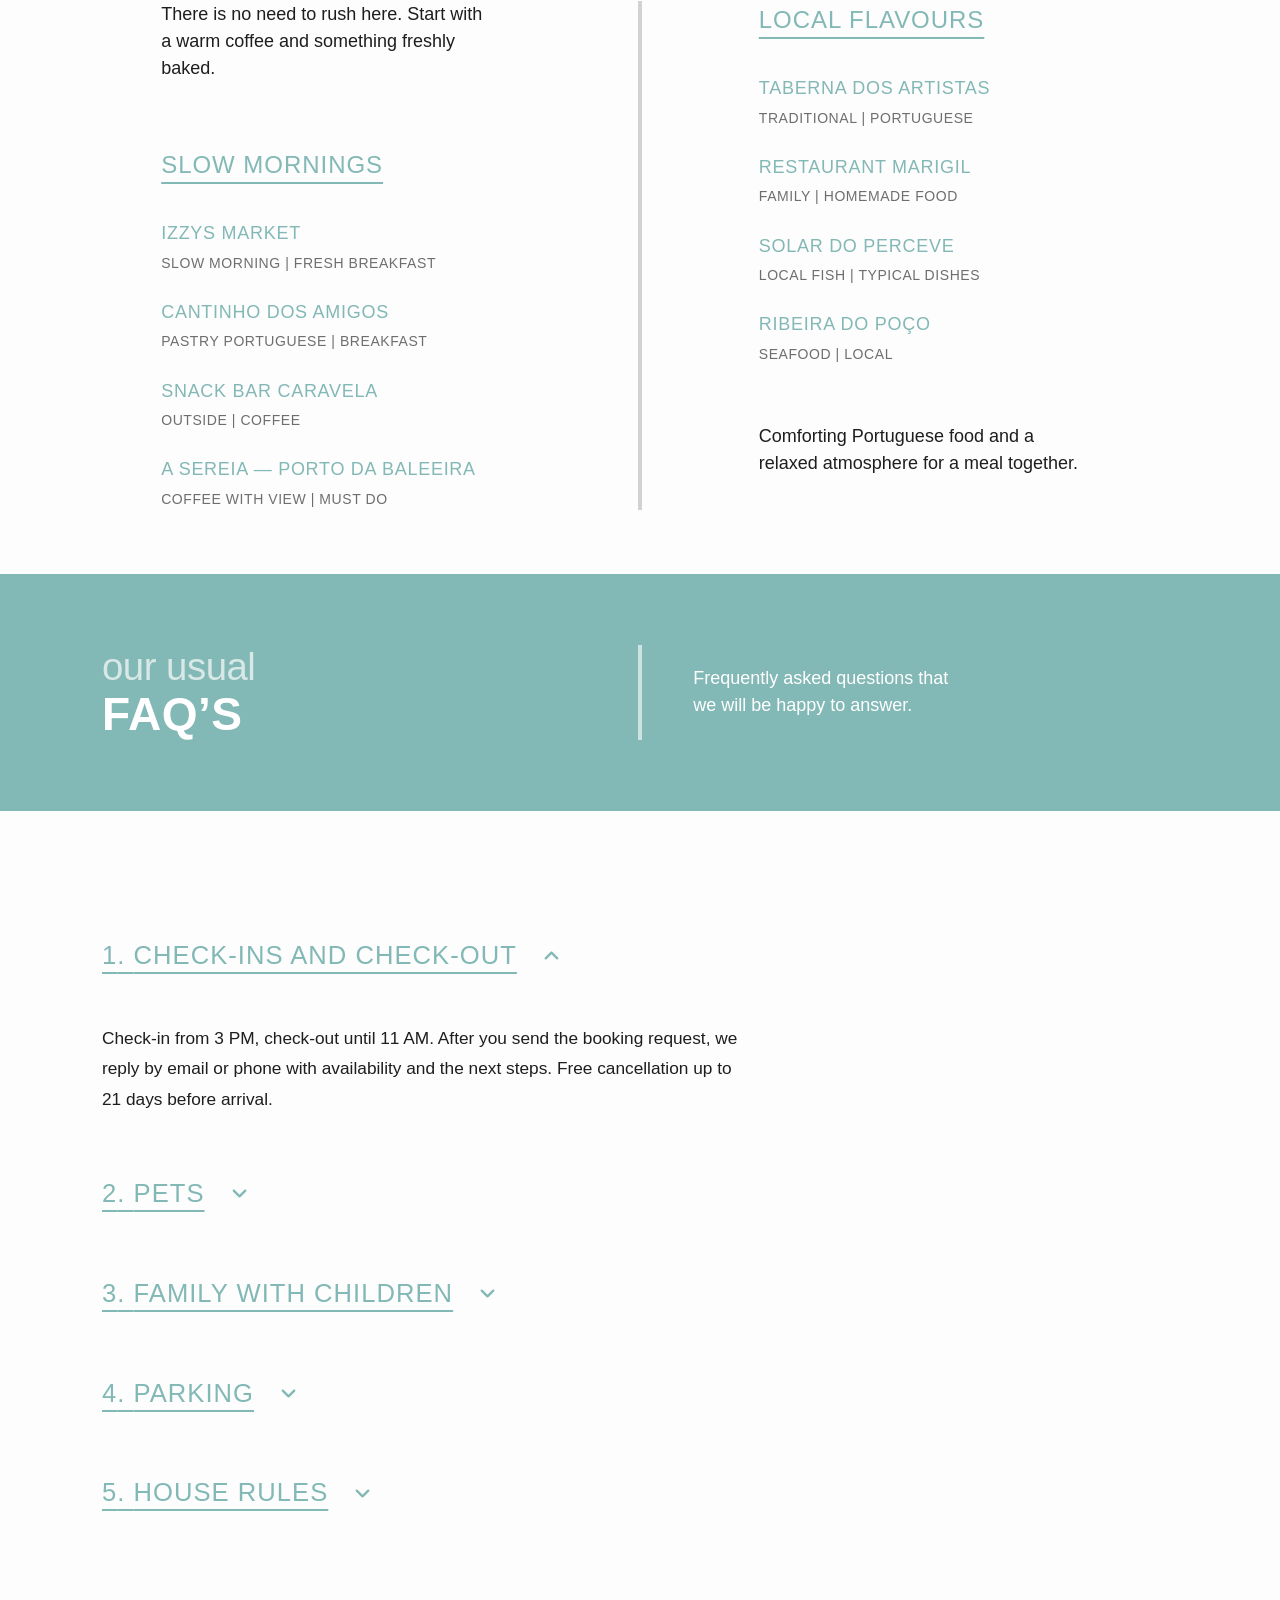
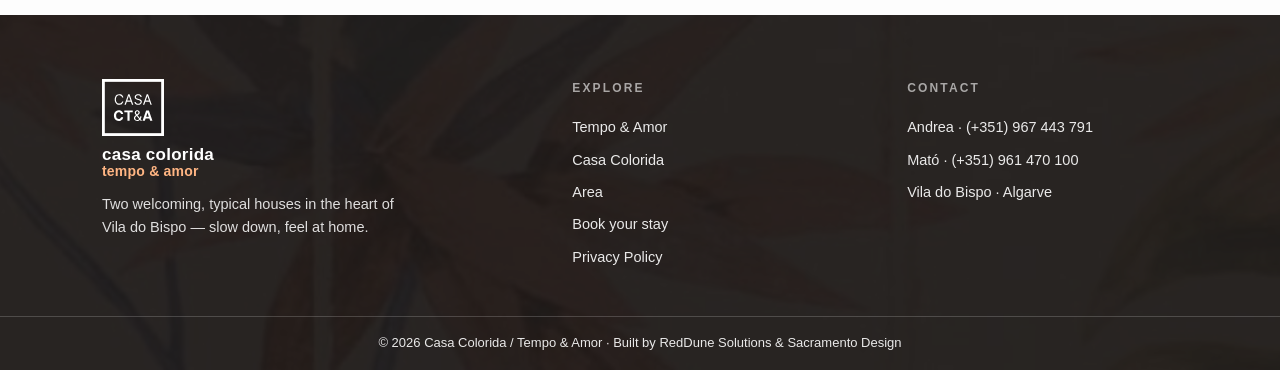
==== commit 2ef9ac00: "chore: limpa assets nao usados, migra 9 icones para SVG, otimiza imagens Auditoria de todo o repo: a" ====
--- a/index.html
+++ b/index.html
@@ -18,7 +18,7 @@
 <meta property="og:url" content="https://reddune-solutions.github.io/casaColorida_tempoAmor/" />
 <meta property="og:title" content="Casa Colorida &amp; Tempo &amp; Amor · Casas de férias em Vila do Bispo, Algarve" />
 <meta property="og:description" content="Duas casas de férias acolhedoras e típicas no coração de Vila do Bispo, Algarve, junto à Costa Vicentina. Abrande, sinta-se em casa." />
-<meta property="og:image" content="https://reddune-solutions.github.io/casaColorida_tempoAmor/assets/fig/photo-b.jpg" />
+<meta property="og:image" content="https://reddune-solutions.github.io/casaColorida_tempoAmor/assets/fig/hero.jpg" />
 <meta name="twitter:card" content="summary_large_image" />
 <link rel="preload" as="image" href="assets/fig/hero.webp?v=20260818c" fetchpriority="high" />
 <link rel="preconnect" href="https://fonts.googleapis.com" />
@@ -116,7 +116,7 @@
   display: flex; align-items: flex-end;
 }
 .hero-clip { position: absolute; inset: 0; overflow: hidden; }
-.hero-bg { position: absolute; inset: 0; background: url("assets/fig/hero.jpg?v=20260818c") center / cover no-repeat; }
+.hero-bg { position: absolute; inset: 0; background: url("assets/fig/hero.webp?v=20260818c") center / cover no-repeat; }
 .hero::after { content:""; position:absolute; inset:0; background: linear-gradient(180deg, rgba(20,18,14,.12) 0%, rgba(20,18,14,0) 30%, rgba(20,18,14,0) 62%, rgba(20,18,14,.18) 100%); }
 .hero-wrap {
   position: relative; z-index: 2; width: 100%;
@@ -801,31 +801,31 @@
     </h2>
     <div class="amn-grid">
       <div class="amn">
-        <img class="amn-ico" src="assets/icons/wifi.png?v=5" alt="" aria-hidden="true" />
+        <img class="amn-ico" src="assets/icons/wifi.svg?v=5" alt="" aria-hidden="true" />
         <span data-i18n="amn.wifi">Wi-Fi grátis</span>
       </div>
       <div class="amn">
-        <img class="amn-ico" src="assets/icons/tv.png?v=5" alt="" aria-hidden="true" />
+        <img class="amn-ico" src="assets/icons/tv.svg?v=5" alt="" aria-hidden="true" />
         <span data-i18n="amn.tv">Smart TV</span>
       </div>
       <div class="amn">
-        <img class="amn-ico" src="assets/icons/games.png?v=5" alt="" aria-hidden="true" />
+        <img class="amn-ico" src="assets/icons/games.svg?v=5" alt="" aria-hidden="true" />
         <span data-i18n="amn.bbq2">Jogos</span>
       </div>
       <div class="amn">
-        <img class="amn-ico" src="assets/icons/bbq.png?v=5" alt="" aria-hidden="true" />
+        <img class="amn-ico" src="assets/icons/bbq.svg?v=5" alt="" aria-hidden="true" />
         <span data-i18n="amn.bbq">Churrasqueira</span>
       </div>
       <div class="amn">
-        <img class="amn-ico" src="assets/icons/heater.png?v=5" alt="" aria-hidden="true" />
+        <img class="amn-ico" src="assets/icons/heater.svg?v=5" alt="" aria-hidden="true" />
         <span data-i18n="amn.heater">Aquecedor</span>
       </div>
       <div class="amn">
-        <img class="amn-ico" src="assets/icons/fan.png?v=5" alt="" aria-hidden="true" />
+        <img class="amn-ico" src="assets/icons/fan.svg?v=5" alt="" aria-hidden="true" />
         <span data-i18n="amn.fan">Ventoinha</span>
       </div>
       <div class="amn">
-        <img class="amn-ico" src="assets/icons/dehumidifier.png?v=5" alt="" aria-hidden="true" />
+        <img class="amn-ico" src="assets/icons/dehumidifier.svg?v=5" alt="" aria-hidden="true" />
         <span data-i18n="amn.dehum">Desumidificador</span>
       </div>
     </div>
@@ -1545,7 +1545,7 @@
   "name": "Casa Colorida & Tempo & Amor",
   "description": "Duas casas acolhedoras e típicas no coração de Vila do Bispo, Algarve. Abrande, sinta-se em casa.",
   "url": "https://reddune-solutions.github.io/casaColorida_tempoAmor/",
-  "image": "https://reddune-solutions.github.io/casaColorida_tempoAmor/assets/fig/photo-b.jpg",
+  "image": "https://reddune-solutions.github.io/casaColorida_tempoAmor/assets/fig/hero.jpg",
   "address": {
     "@type": "PostalAddress",
     "addressLocality": "Vila do Bispo",
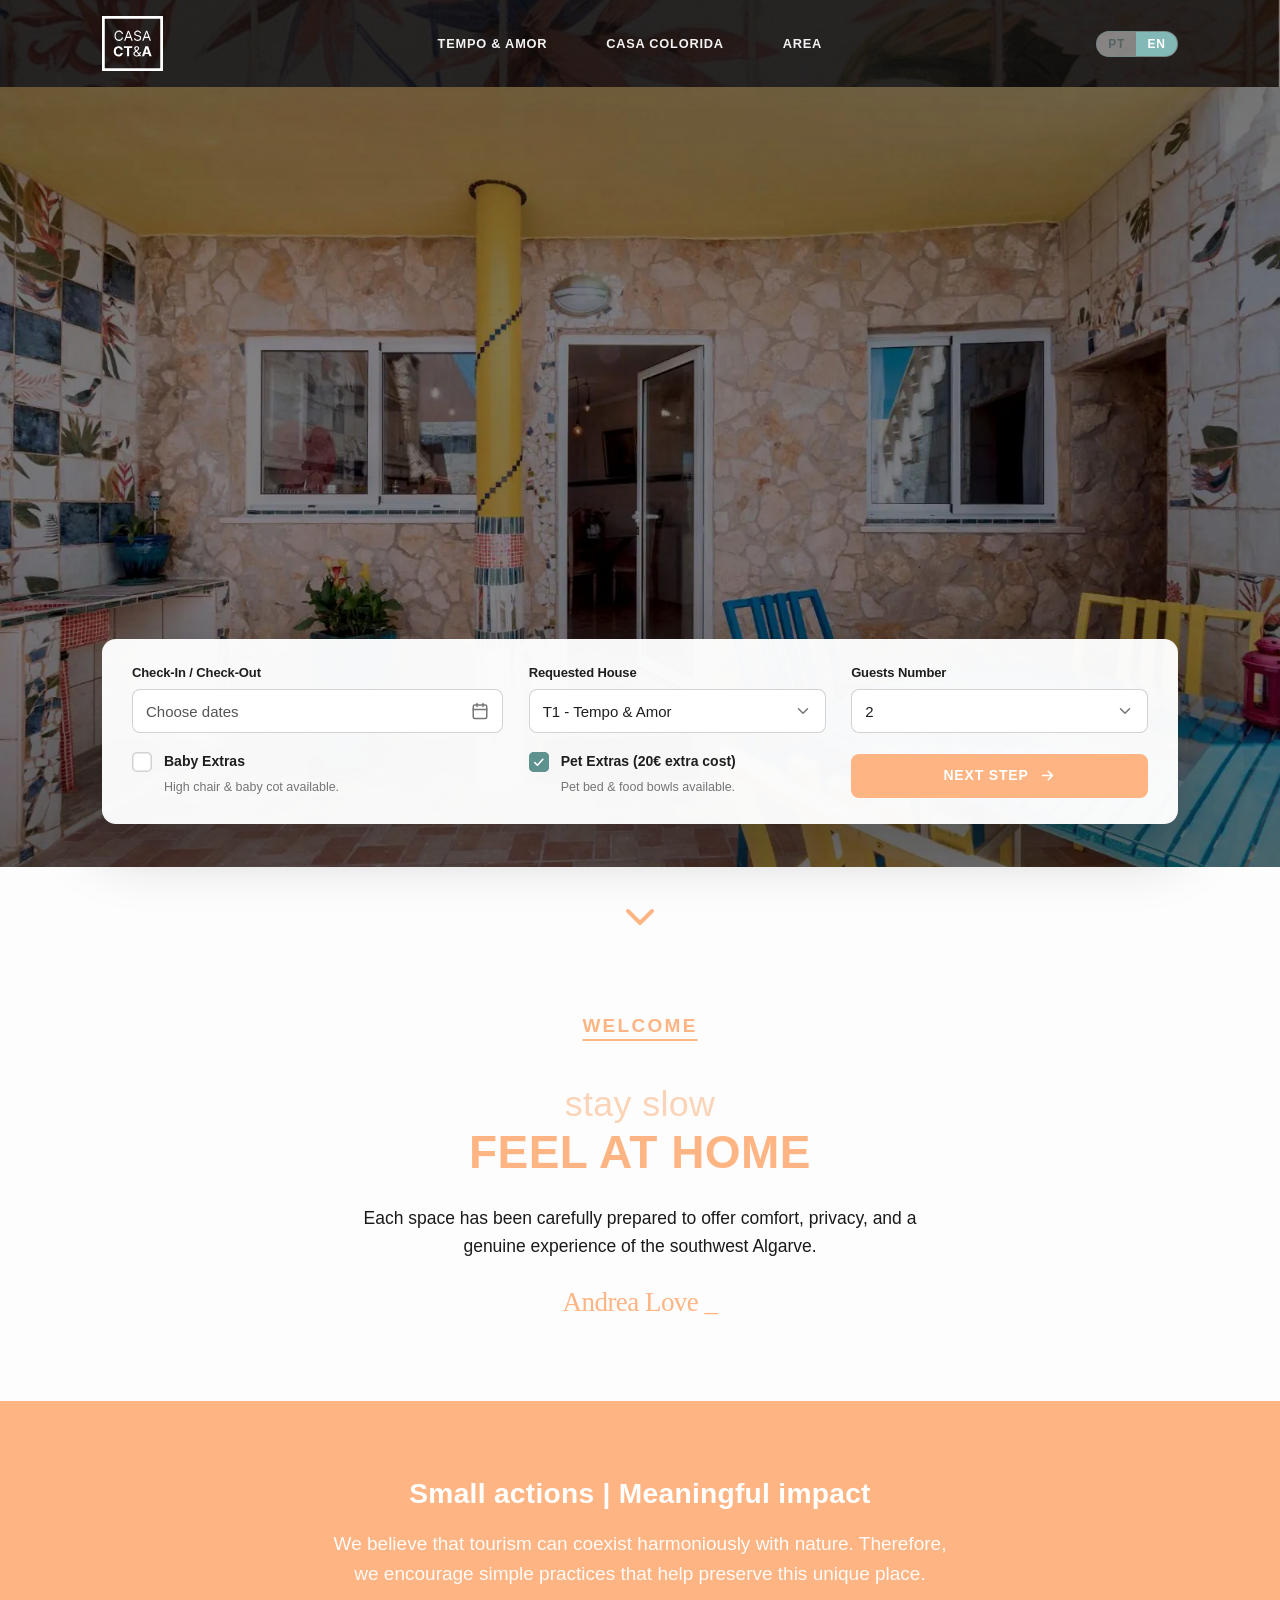
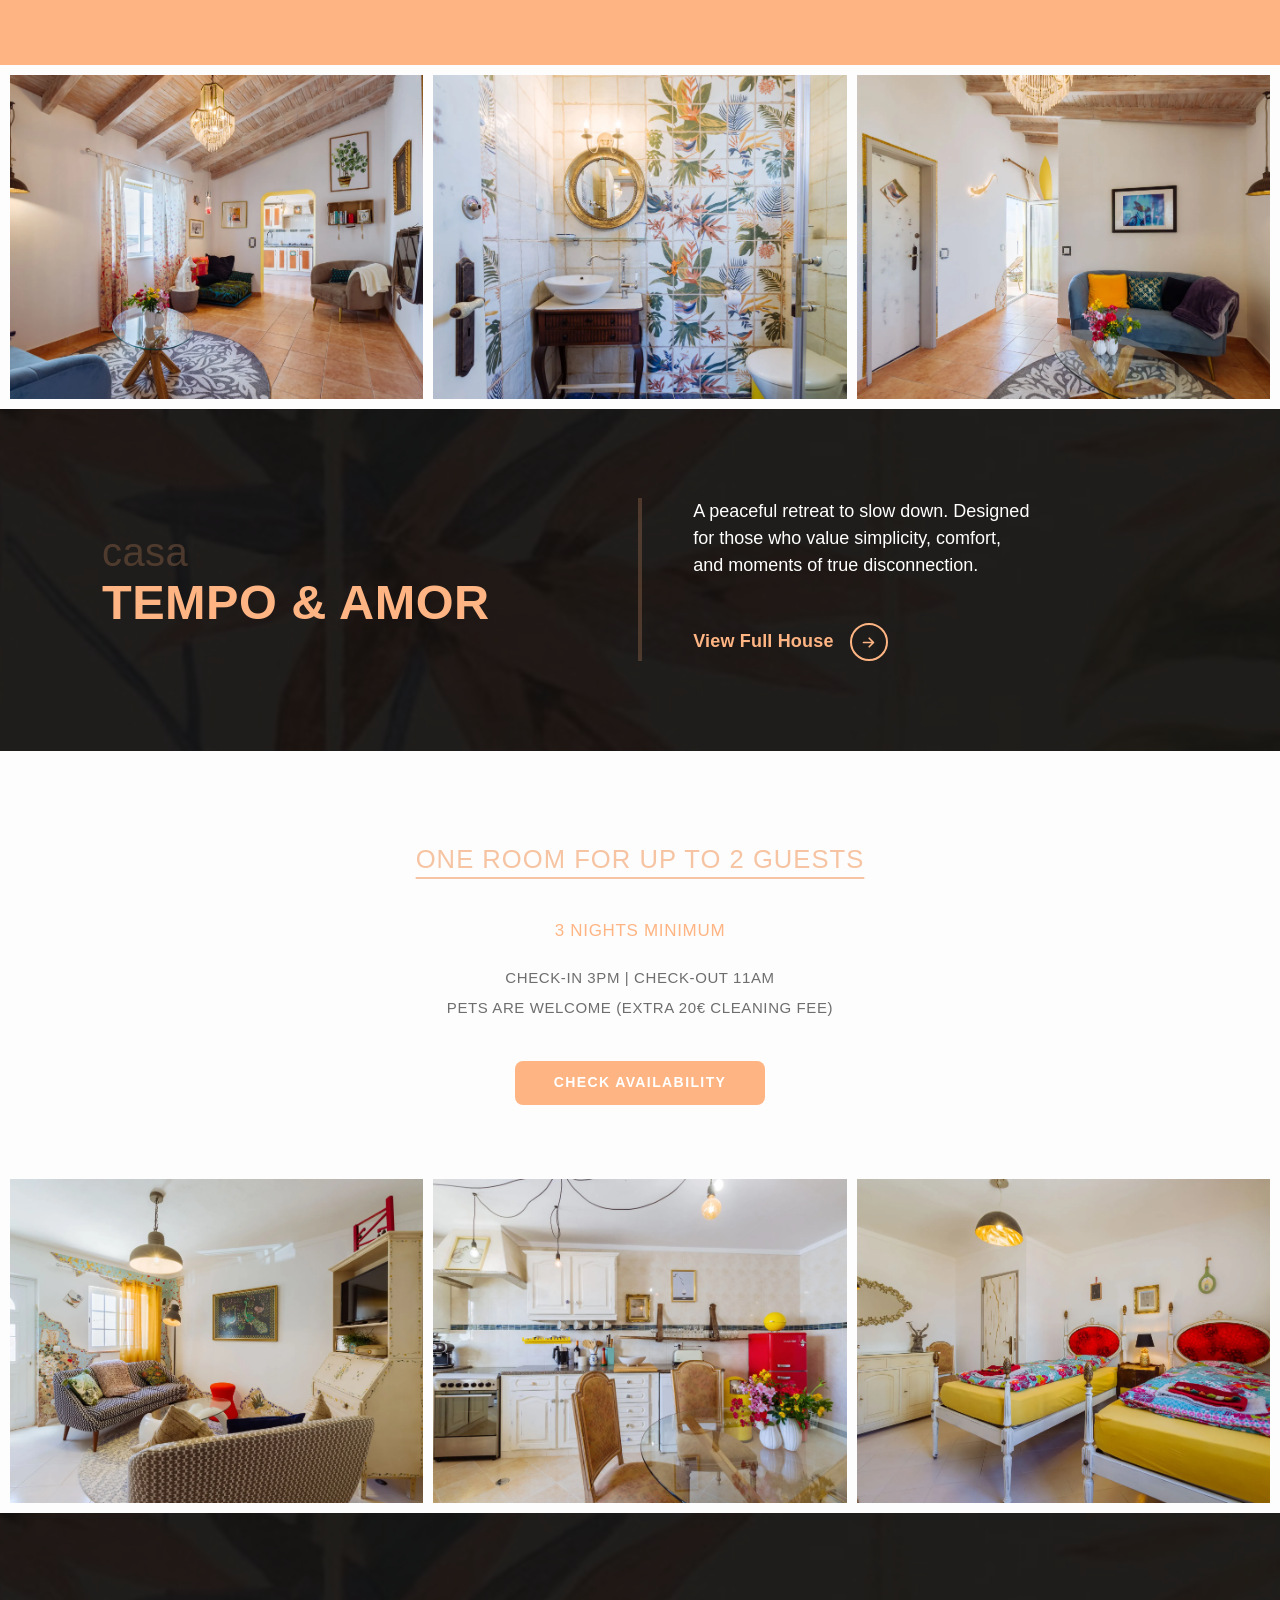
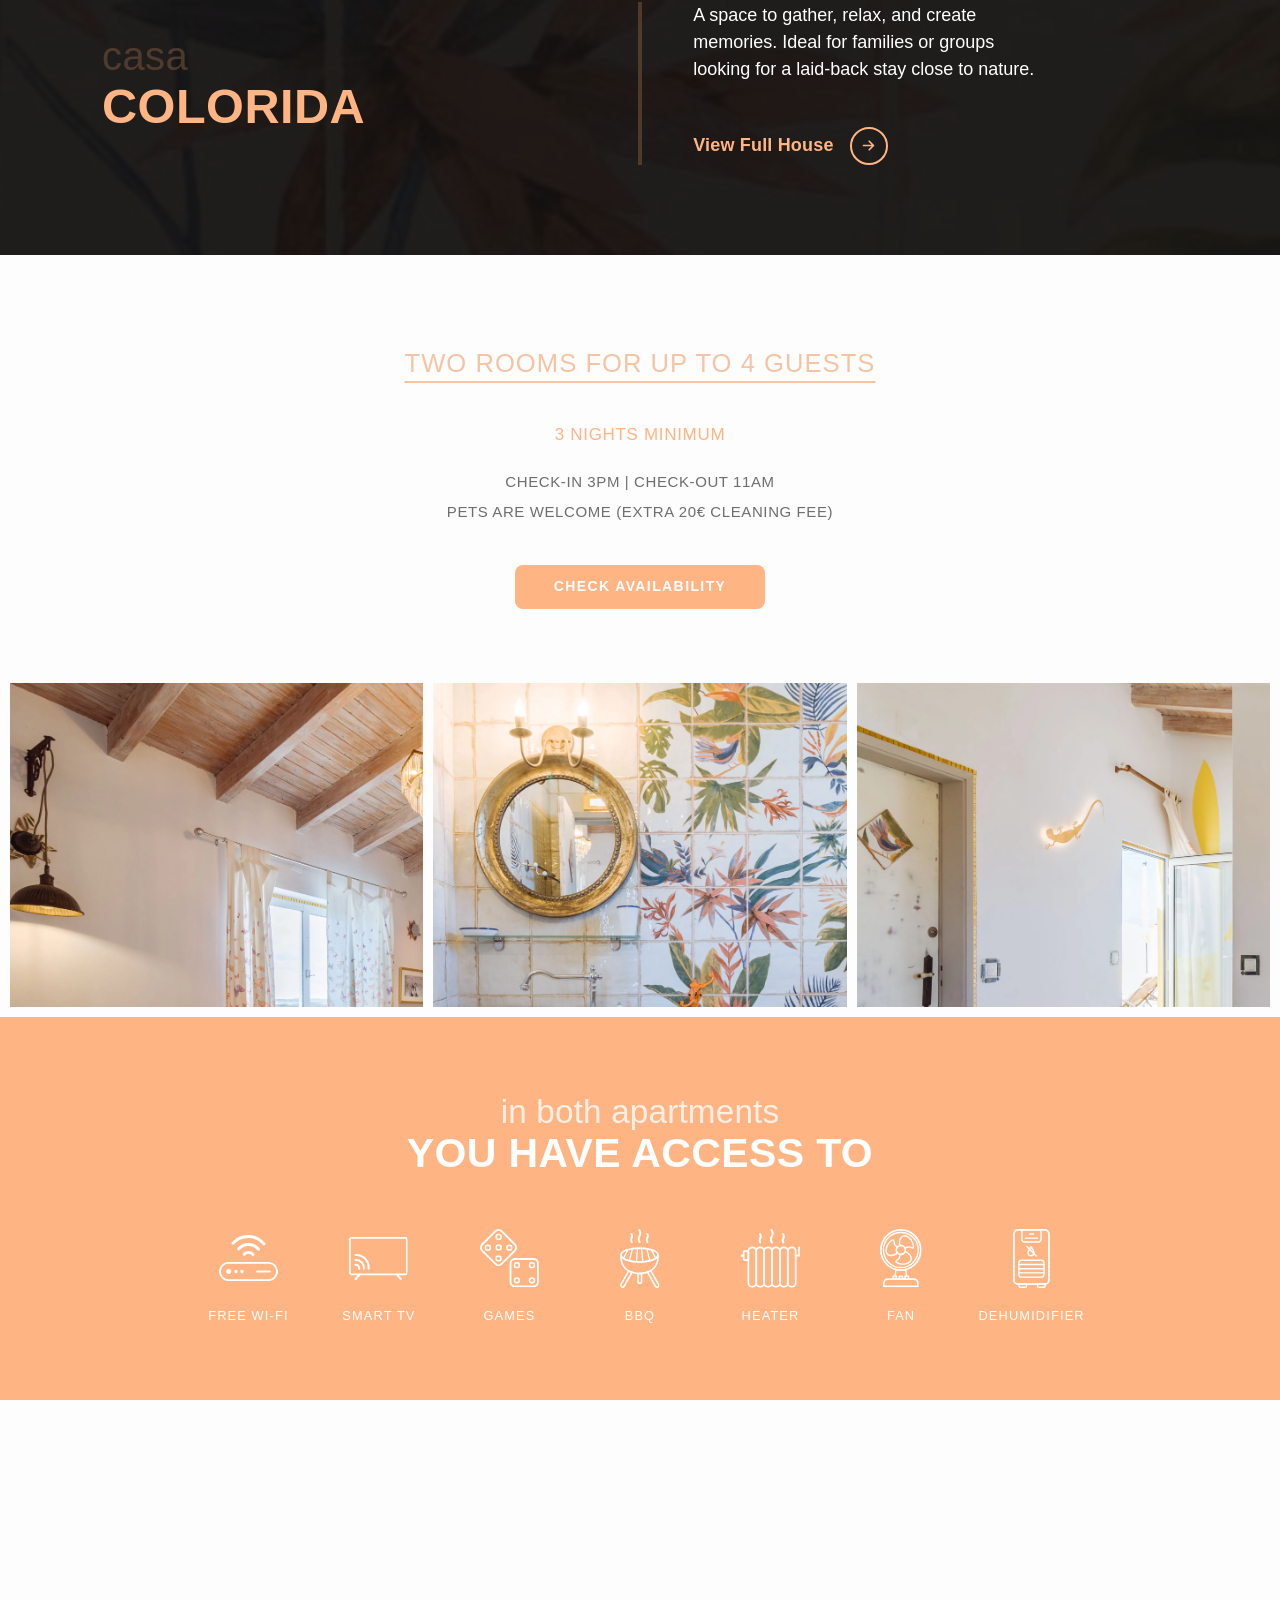
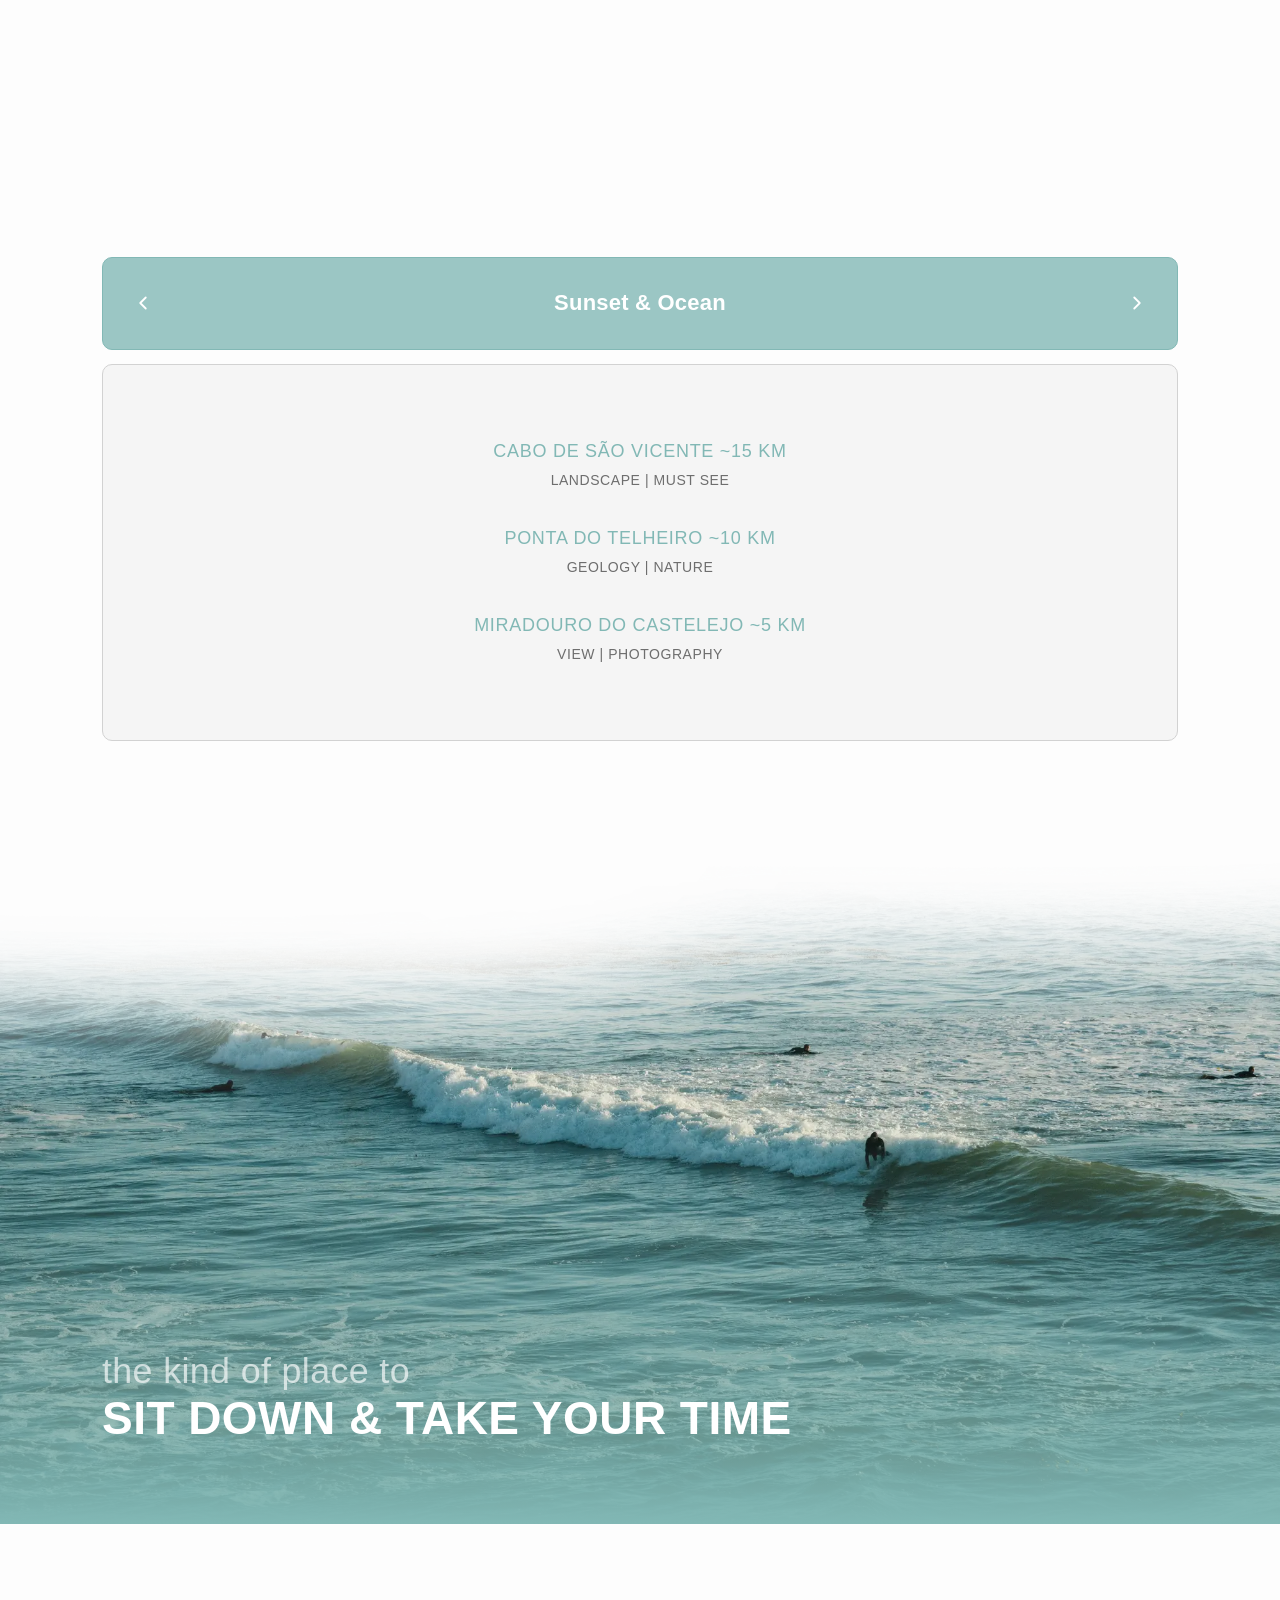
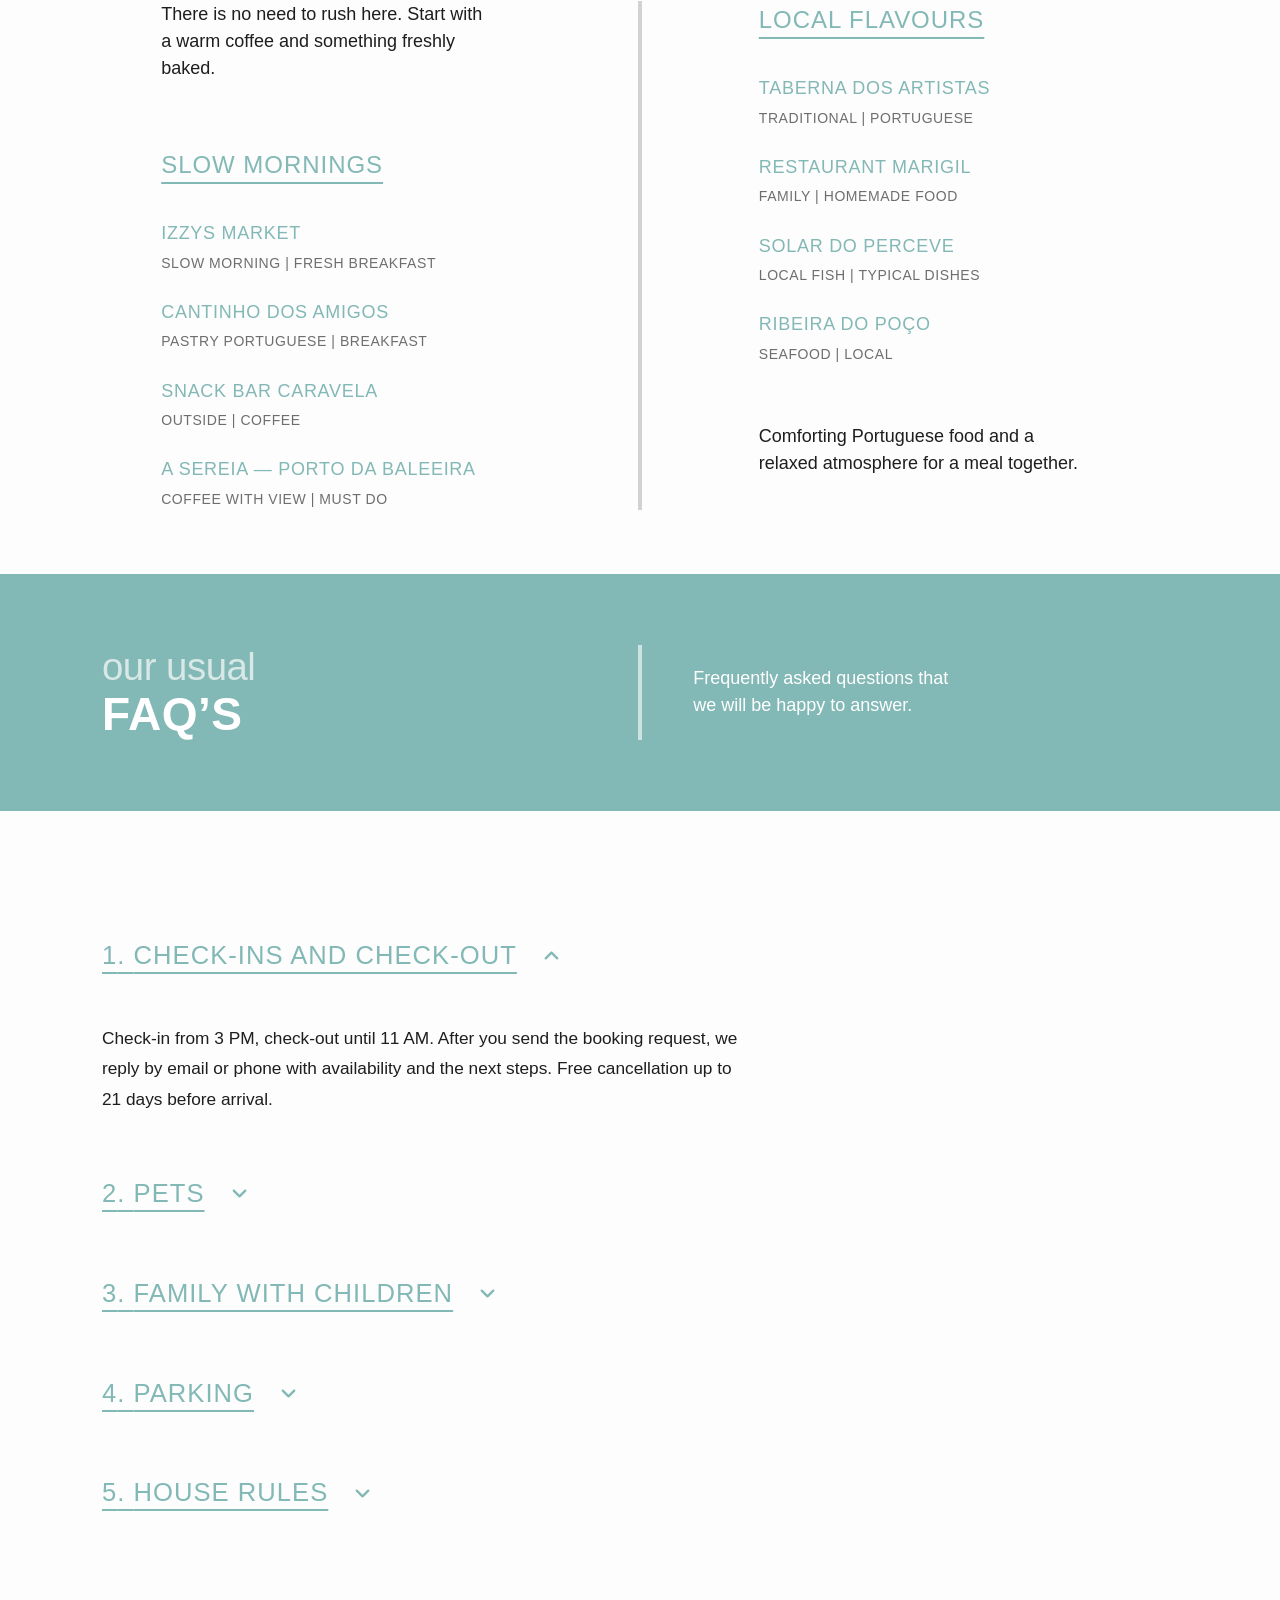
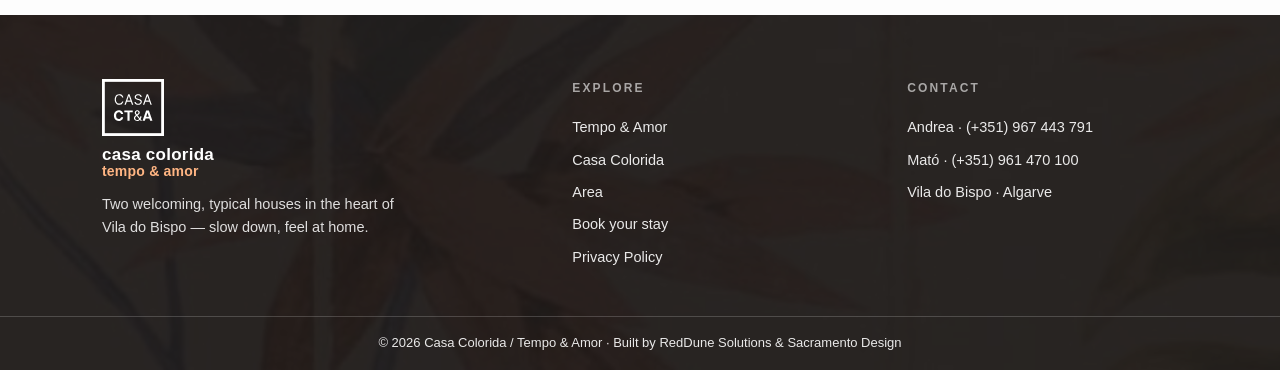
==== commit 2deb06c5: "feat(seo): dominio casas-coloridas.pt + GEO (robots AI crawlers, llms.txt, JSON-LD @id) Co-Authored-" ====
--- a/index.html
+++ b/index.html
@@ -8,17 +8,17 @@
 <title data-i18n="page.title.index">Casa Colorida &amp; Tempo &amp; Amor · Casas de férias em Vila do Bispo, Algarve</title>
 <script src="i18n.js?v=20260818c" defer></script>
 <meta name="description" content="Duas casas de férias acolhedoras e típicas no coração de Vila do Bispo, Algarve, junto à Costa Vicentina. Abrande, sinta-se em casa." />
-<link rel="canonical" href="https://reddune-solutions.github.io/casaColorida_tempoAmor/" />
+<link rel="canonical" href="https://casas-coloridas.pt/" />
 <link rel="icon" type="image/svg+xml" href="assets/favicon.svg?v=3" />
 <link rel="icon" type="image/png" sizes="32x32" href="assets/favicon-32.png?v=3" />
 <link rel="icon" href="favicon.ico?v=3" sizes="48x48" />
 <link rel="apple-touch-icon" href="assets/apple-touch-icon.png?v=3" />
 <meta name="theme-color" content="#82B8B5" />
 <meta property="og:type" content="website" />
-<meta property="og:url" content="https://reddune-solutions.github.io/casaColorida_tempoAmor/" />
+<meta property="og:url" content="https://casas-coloridas.pt/" />
 <meta property="og:title" content="Casa Colorida &amp; Tempo &amp; Amor · Casas de férias em Vila do Bispo, Algarve" />
 <meta property="og:description" content="Duas casas de férias acolhedoras e típicas no coração de Vila do Bispo, Algarve, junto à Costa Vicentina. Abrande, sinta-se em casa." />
-<meta property="og:image" content="https://reddune-solutions.github.io/casaColorida_tempoAmor/assets/fig/hero.jpg" />
+<meta property="og:image" content="https://casas-coloridas.pt/assets/fig/hero.jpg" />
 <meta name="twitter:card" content="summary_large_image" />
 <link rel="preload" as="image" href="assets/fig/hero.webp?v=20260818c" fetchpriority="high" />
 <link rel="preconnect" href="https://fonts.googleapis.com" />
@@ -301,8 +301,8 @@
   white-space: nowrap;
 }
 @media (max-width: 520px) { .house-title h2 { white-space: normal; } }
-/* o filete acompanha a altura da linha da grelha (do topo ao fundo da caixa
-   mais alta), em vez de uma altura fixa a meio */
+/* o filete acompanha a altura da linha da grelha (do topo ao fundo da caixa
+   mais alta), em vez de uma altura fixa a meio */
 /* mesma cor e mesma opacidade da palavra "casa" ao lado */
 .house-head .vline { width: 4px; align-self: stretch; background: var(--peach); filter: brightness(50%); opacity: .5; }
 /* medida em `em` (≈19 caracteres por linha): aperta o parágrafo para 4 linhas
@@ -1542,10 +1542,11 @@
 {
   "@context": "https://schema.org",
   "@type": "LodgingBusiness",
+  "@id": "https://casas-coloridas.pt/#lodging",
   "name": "Casa Colorida & Tempo & Amor",
   "description": "Duas casas acolhedoras e típicas no coração de Vila do Bispo, Algarve. Abrande, sinta-se em casa.",
-  "url": "https://reddune-solutions.github.io/casaColorida_tempoAmor/",
-  "image": "https://reddune-solutions.github.io/casaColorida_tempoAmor/assets/fig/hero.jpg",
+  "url": "https://casas-coloridas.pt/",
+  "image": "https://casas-coloridas.pt/assets/fig/hero.jpg",
   "address": {
     "@type": "PostalAddress",
     "addressLocality": "Vila do Bispo",
@@ -1559,16 +1560,22 @@
   "containsPlace": [
     {
       "@type": "Accommodation",
+      "@id": "https://casas-coloridas.pt/tempo-amor.html#accommodation",
       "name": "Tempo & Amor",
+      "url": "https://casas-coloridas.pt/tempo-amor.html",
       "description": "T1 tranquilo até 2 hóspedes, com extras para animais.",
       "occupancy": { "@type": "QuantitativeValue", "maxValue": 2 },
+      "numberOfBedrooms": 1,
       "petsAllowed": true
     },
     {
       "@type": "Accommodation",
+      "@id": "https://casas-coloridas.pt/casa-colorida.html#accommodation",
       "name": "Casa Colorida",
+      "url": "https://casas-coloridas.pt/casa-colorida.html",
       "description": "T2 até 4 hóspedes, ideal para famílias.",
       "occupancy": { "@type": "QuantitativeValue", "maxValue": 4 },
+      "numberOfBedrooms": 2,
       "petsAllowed": true
     }
   ]
